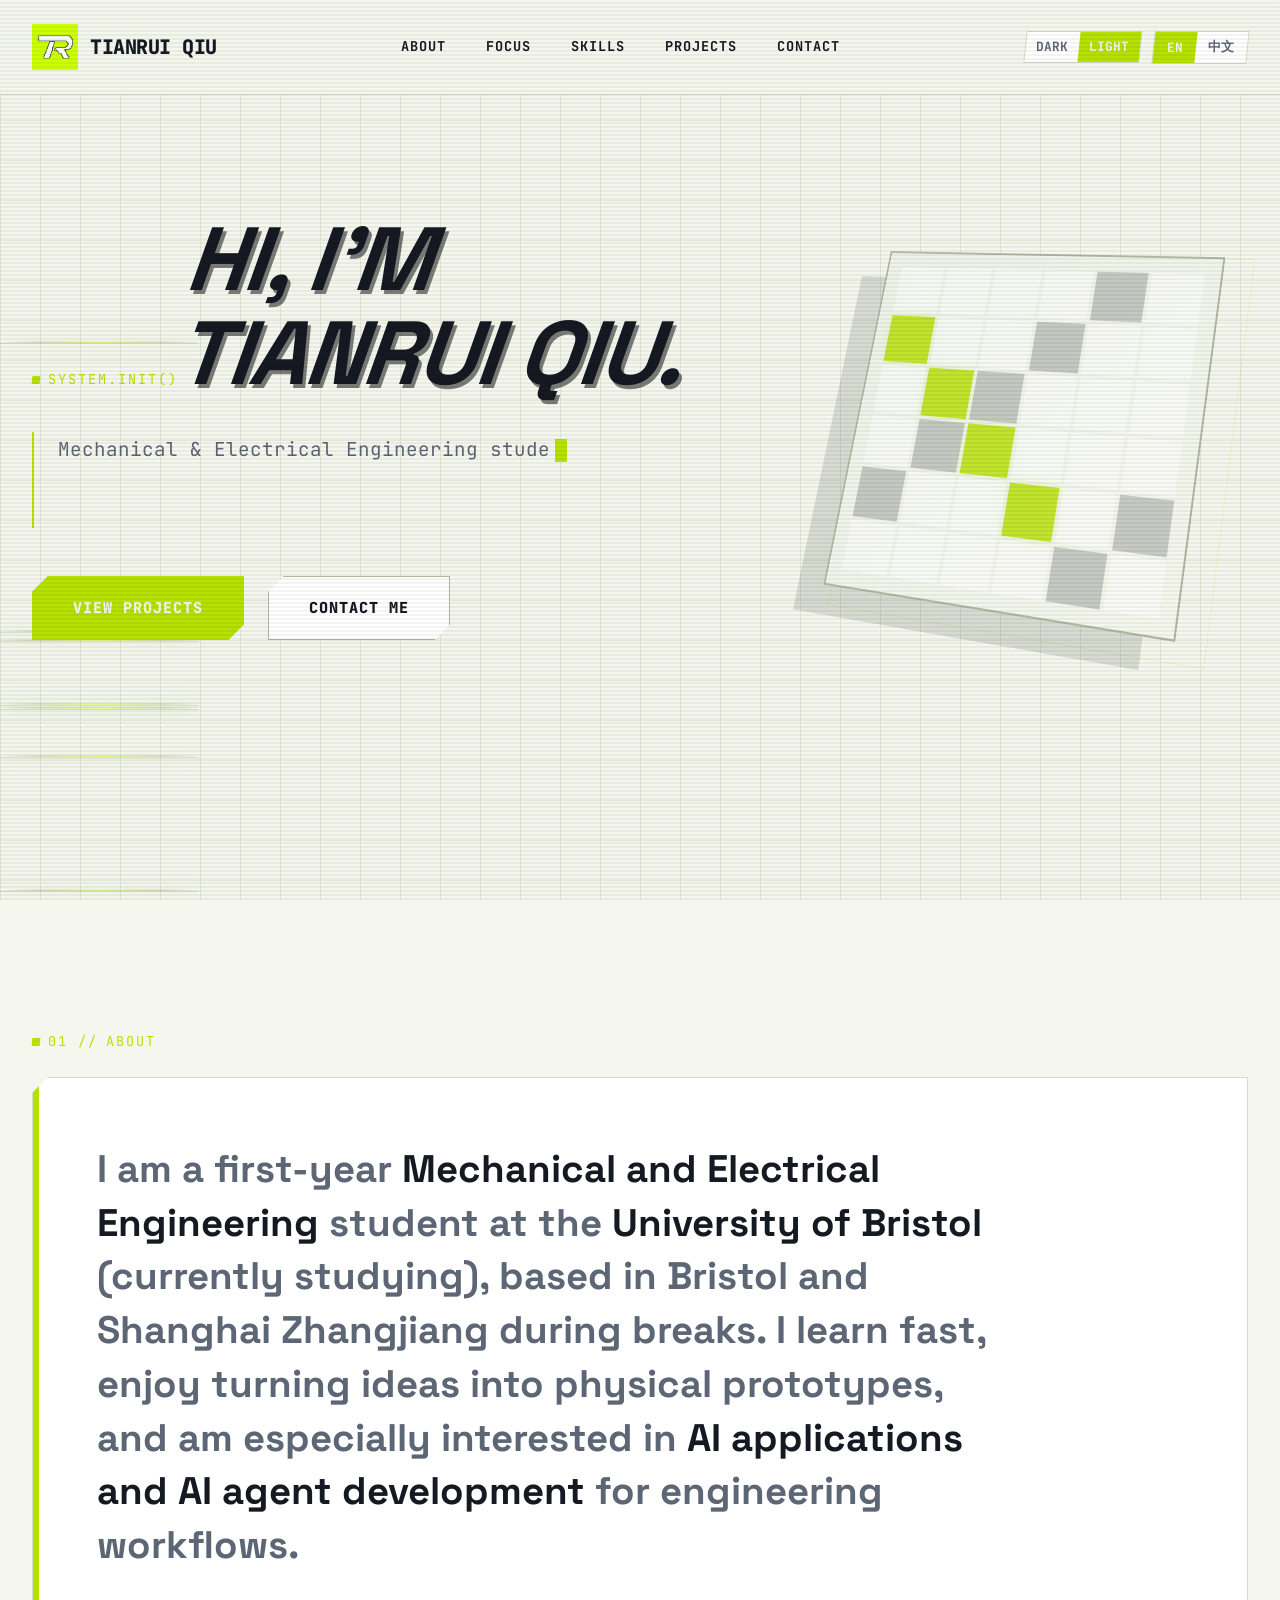
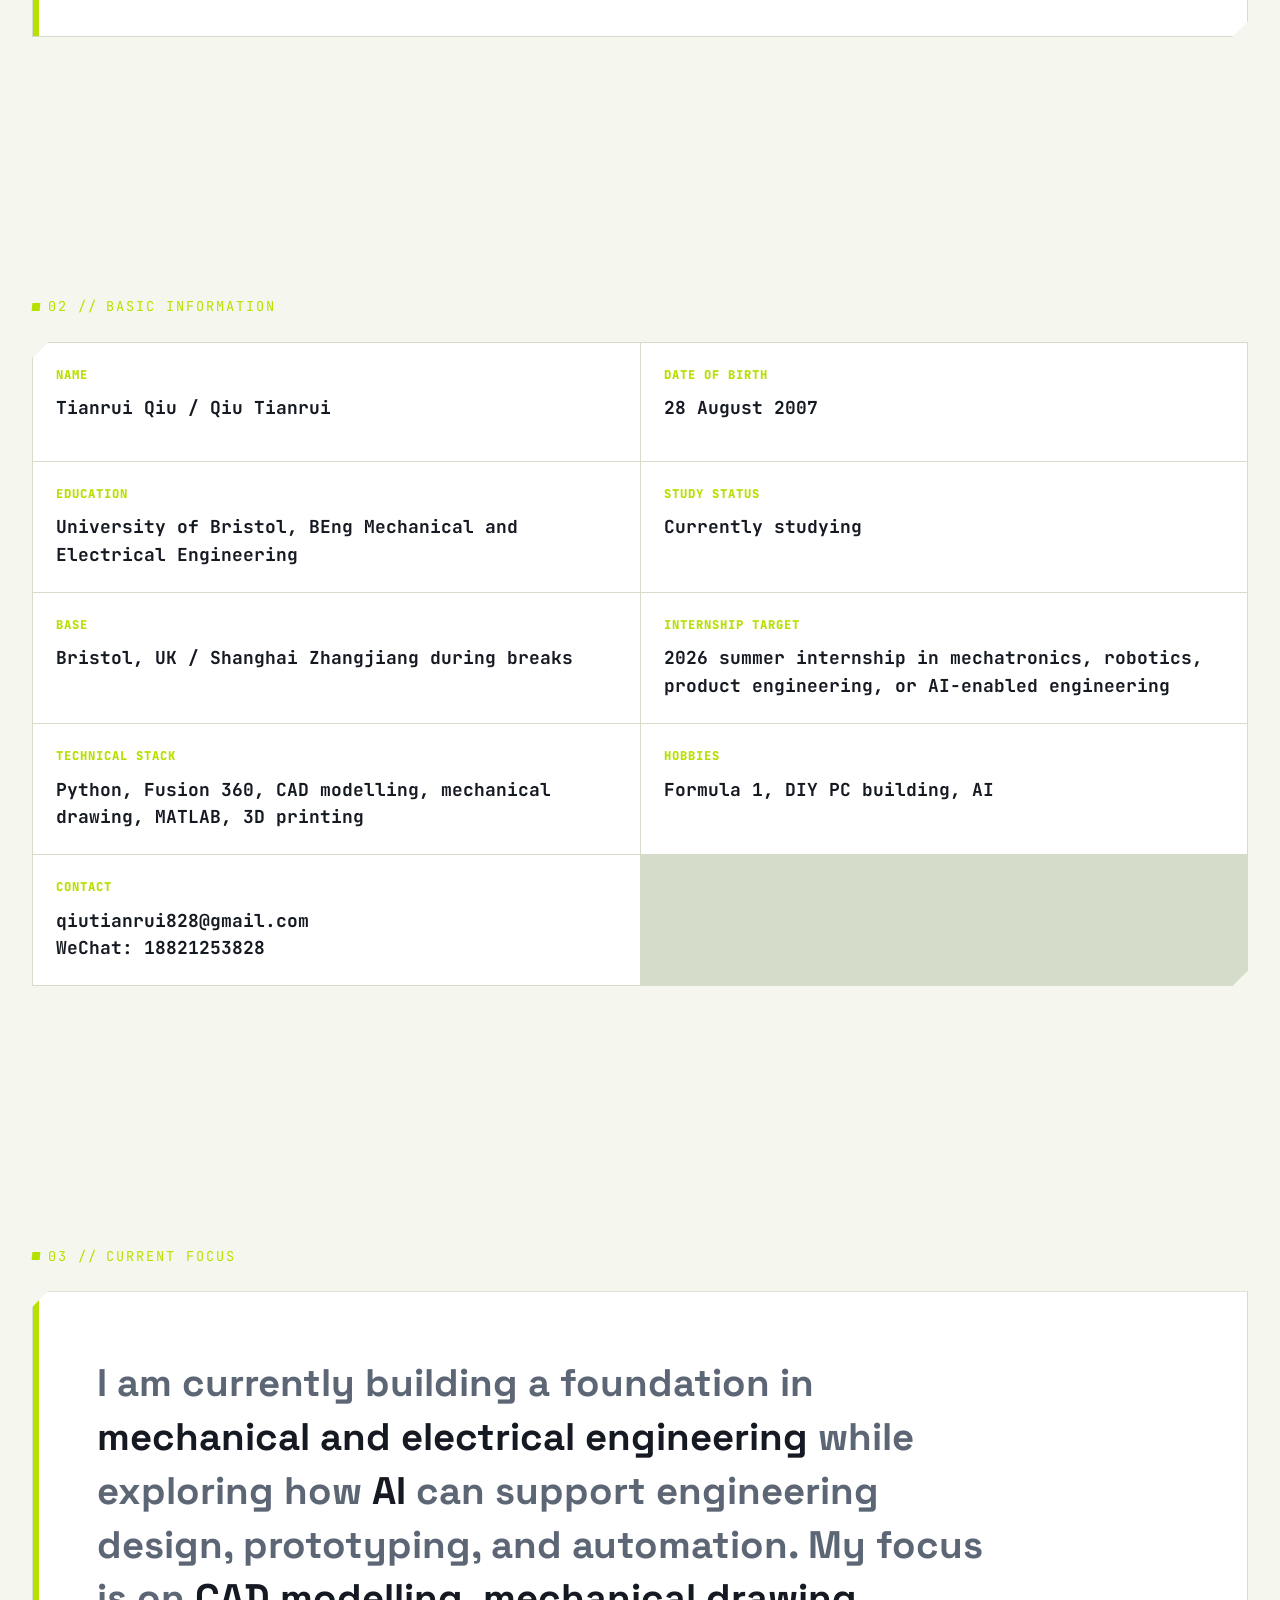
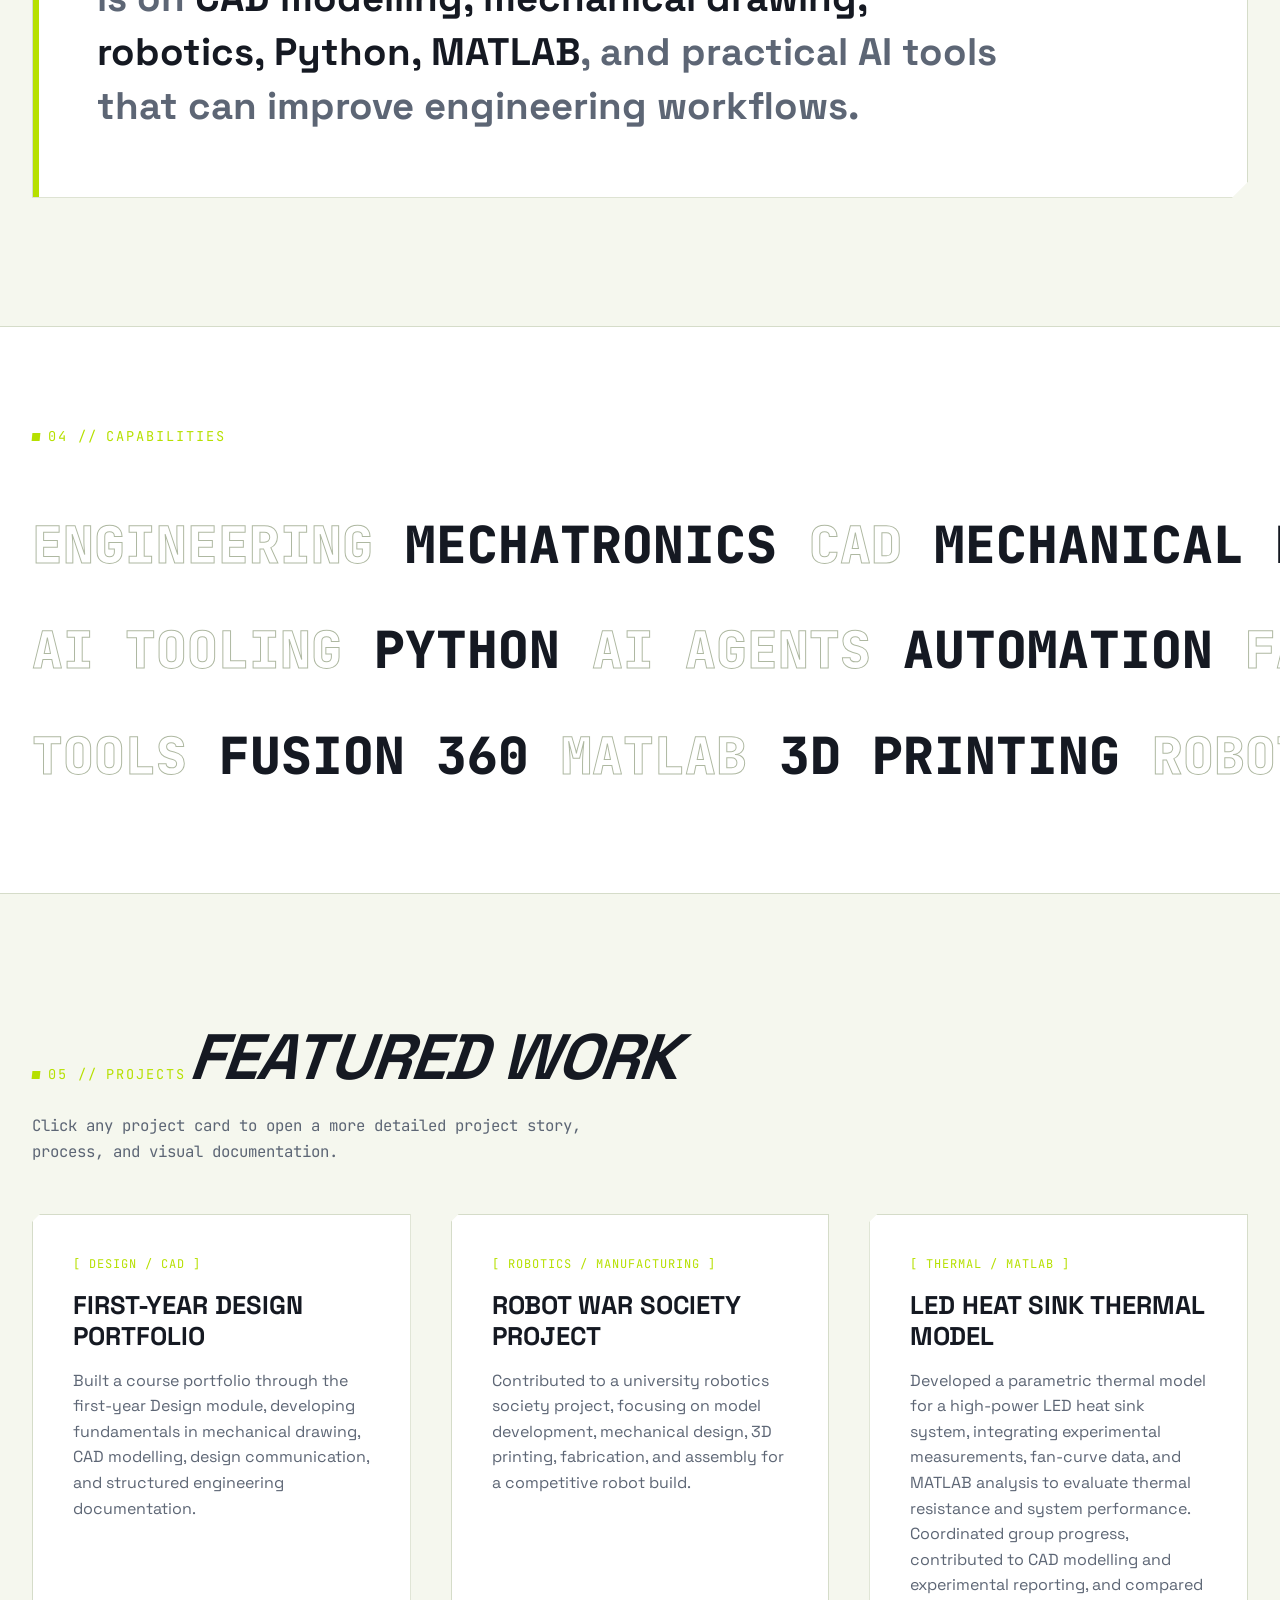
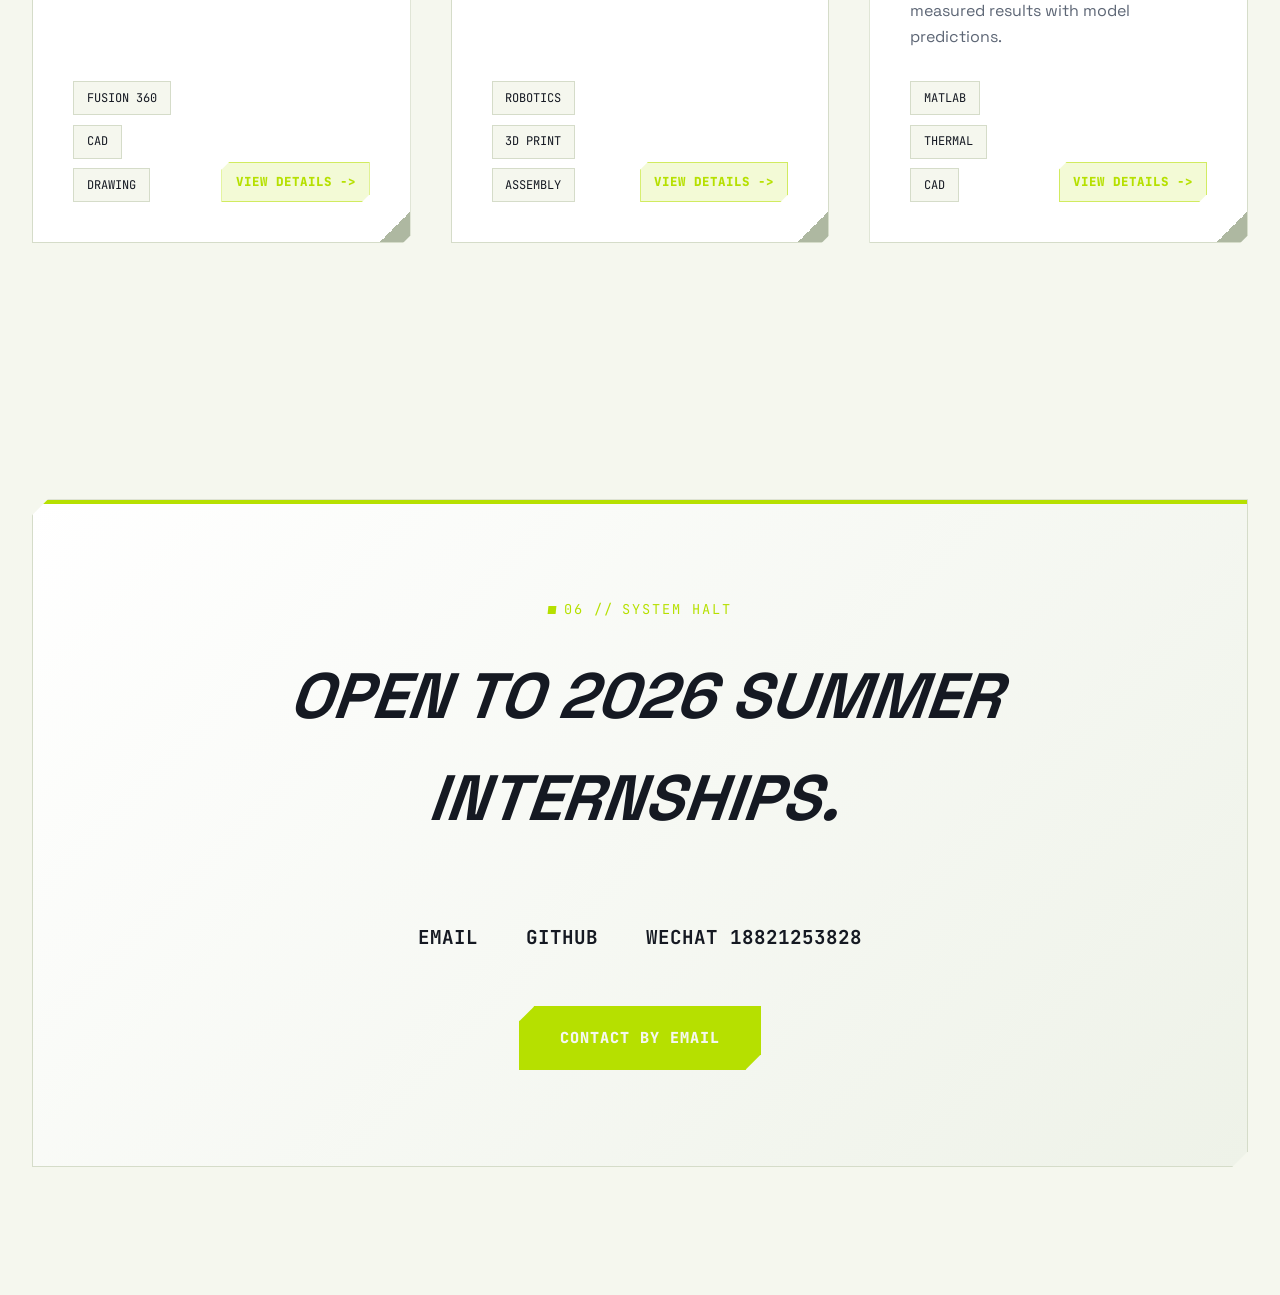
==== index.html @ 17df3583 "Soften light theme accent" ====
<!DOCTYPE html>
<html lang="en">
<head>
    <meta charset="UTF-8">
    <meta name="viewport" content="width=device-width, initial-scale=1.0">
    <title>Tianrui Qiu // Portfolio</title>
    <meta name="description" content="Personal portfolio of Tianrui Qiu, a Mechanical and Electrical Engineering student at the University of Bristol exploring AI-enabled mechatronics, robotics, CAD, and engineering systems.">
    <link rel="icon" href="assets/favicon.ico?v=5">
    <link rel="apple-touch-icon" href="assets/apple-touch-icon.png?v=5">
    <link rel="preconnect" href="https://fonts.googleapis.com">
    <link rel="preconnect" href="https://fonts.gstatic.com" crossorigin>
    <link href="https://fonts.googleapis.com/css2?family=JetBrains+Mono:ital,wght@0,400;0,700;0,800;1,700&family=Space+Grotesk:wght@400;600;700;800&display=swap" rel="stylesheet">
    <script>
        (function () {
            try {
                const params = new URLSearchParams(window.location.search);
                const urlTheme = params.get('theme');
                const savedTheme = localStorage.getItem('portfolio_theme');
                const systemTheme = window.matchMedia('(prefers-color-scheme: light)').matches ? 'light' : 'dark';
                const theme = ['dark', 'light'].includes(urlTheme) ? urlTheme : (['dark', 'light'].includes(savedTheme) ? savedTheme : systemTheme);
                document.documentElement.setAttribute('data-theme', theme);
            } catch (error) {
                document.documentElement.setAttribute('data-theme', 'dark');
            }
        }());
    </script>
    <style>
        :root {
            color-scheme: dark;
            --bg-base: #06070a;
            --bg-surface: #10121a;
            --bg-card: #161925;
            --accent: #CCFF00;
            --accent-hover: #b3e600;
            --accent-dim: rgba(204, 255, 0, 0.1);
            --text-main: #f1f5f9;
            --text-muted: #8b949e;
            --border: #272b3c;
            --border-light: #3a4055;
            --nav-bg: rgba(6, 7, 10, 0.8);
            --grid-opacity: 0.2;
            --scanline-opacity: 0.7;
            --speed-opacity: 0.3;
            --speed-line: rgba(204, 255, 0, 0.95);
            --speed-glow: rgba(204, 255, 0, 0.45);
            --matrix-shadow: -30px 30px 0 rgba(0, 0, 0, 0.5);
            --card-shadow: 0 20px 40px rgba(0, 0, 0, 0.6);
            --font-display: 'Space Grotesk', -apple-system, BlinkMacSystemFont, 'Microsoft YaHei', 'PingFang SC', sans-serif;
            --font-mono: 'JetBrains Mono', 'Microsoft YaHei', monospace;
            --skew-angle: -6deg;
            --transition-fast: 0.2s cubic-bezier(0.25, 1, 0.5, 1);
            --transition-smooth: 0.4s cubic-bezier(0.16, 1, 0.3, 1);
            --clip-chamfer: polygon(16px 0, 100% 0, 100% calc(100% - 16px), calc(100% - 16px) 100%, 0 100%, 0 16px);
            --clip-chamfer-sm: polygon(8px 0, 100% 0, 100% calc(100% - 8px), calc(100% - 8px) 100%, 0 100%, 0 8px);
        }

        :root[data-theme="light"] {
            color-scheme: light;
            --bg-base: #f5f7ee;
            --bg-surface: #ffffff;
            --bg-card: #eef2e8;
            --accent: #B6E000;
            --accent-hover: #9fc400;
            --accent-dim: rgba(182, 224, 0, 0.16);
            --text-main: #151922;
            --text-muted: #5d6675;
            --border: #d5dcc9;
            --border-light: #aeb8a1;
            --nav-bg: rgba(245, 247, 238, 0.86);
            --grid-opacity: 0.62;
            --scanline-opacity: 0.16;
            --speed-opacity: 0.42;
            --speed-line: rgba(204, 255, 0, 0.98);
            --speed-glow: rgba(143, 181, 0, 0.5);
            --matrix-shadow: -30px 30px 0 rgba(15, 20, 10, 0.12);
            --card-shadow: 0 20px 40px rgba(34, 40, 23, 0.12);
        }

        * {
            margin: 0;
            padding: 0;
            box-sizing: border-box;
        }

        html {
            scroll-behavior: smooth;
        }

        body {
            background-color: var(--bg-base);
            color: var(--text-main);
            font-family: var(--font-display);
            line-height: 1.6;
            overflow-x: hidden;
            -webkit-font-smoothing: antialiased;
            transition: background-color var(--transition-smooth), color var(--transition-smooth);
        }

        ::selection {
            background: var(--accent);
            color: var(--bg-base);
        }

        .bg-grid {
            position: fixed;
            inset: 0;
            background-image:
                linear-gradient(var(--border) 1px, transparent 1px),
                linear-gradient(90deg, var(--border) 1px, transparent 1px);
            background-size: 40px 40px;
            opacity: var(--grid-opacity);
            z-index: -3;
            pointer-events: none;
        }

        .scanlines {
            position: fixed;
            inset: 0;
            background: linear-gradient(to bottom, transparent 50%, rgba(0, 0, 0, 0.3) 51%);
            background-size: 100% 4px;
            opacity: var(--scanline-opacity);
            z-index: 9999;
            pointer-events: none;
        }

        .speed-lines {
            position: fixed;
            inset: 0;
            z-index: -2;
            overflow: hidden;
            pointer-events: none;
            opacity: var(--speed-opacity);
        }

        .speed-line {
            position: absolute;
            background: linear-gradient(90deg, transparent, var(--speed-line), transparent);
            height: 1px;
            width: 200px;
            box-shadow: 0 0 14px var(--speed-glow);
            transform: skewX(-45deg);
            animation: speedLine linear infinite;
        }

        :root[data-theme="light"] .speed-line {
            background: linear-gradient(
                90deg,
                transparent,
                rgba(82, 104, 0, 0.35) 18%,
                var(--speed-line) 50%,
                rgba(82, 104, 0, 0.35) 82%,
                transparent
            );
            box-shadow:
                0 0 16px var(--speed-glow),
                0 1px 0 rgba(63, 80, 0, 0.35);
            height: 2px;
        }

        @keyframes speedLine {
            0% { left: -10%; opacity: 0; }
            10% { opacity: 1; }
            90% { opacity: 1; }
            100% { left: 110%; opacity: 0; }
        }

        a {
            color: inherit;
            text-decoration: none;
            transition: color var(--transition-fast);
        }

        .container {
            width: 100%;
            max-width: 1320px;
            margin: 0 auto;
            padding: 0 2rem;
        }

        section {
            padding: 8rem 0;
            position: relative;
        }

        main {
            display: flex;
            flex-direction: column;
        }

        #hero { order: 0; }
        #about { order: 1; }
        #basic-info { order: 2; }
        #target { order: 3; }
        #skills { order: 4; }
        #projects { order: 5; }
        #contact { order: 6; }

        .mono {
            font-family: var(--font-mono);
        }

        .italic-speed {
            font-style: italic;
            transform: skewX(var(--skew-angle));
            display: inline-block;
        }

        .section-tag {
            font-family: var(--font-mono);
            font-size: 0.85rem;
            color: var(--accent);
            text-transform: uppercase;
            letter-spacing: 2px;
            margin-bottom: 1.5rem;
            display: inline-flex;
            align-items: center;
            gap: 0.5rem;
        }

        .section-tag::before {
            content: "";
            display: block;
            width: 8px;
            height: 8px;
            background: var(--accent);
            transform: skewX(var(--skew-angle));
        }

        h2.title {
            font-size: clamp(2.5rem, 5vw, 4rem);
            font-weight: 800;
            line-height: 1.1;
            text-transform: uppercase;
            margin-bottom: 3rem;
            letter-spacing: -1px;
        }

        .section-helper {
            margin-top: -1.75rem;
            margin-bottom: 3rem;
            max-width: 620px;
            color: var(--text-muted);
            font-family: var(--font-mono);
            font-size: 0.98rem;
            line-height: 1.7;
        }

        nav {
            position: fixed;
            top: 0;
            left: 0;
            width: 100%;
            padding: 1.5rem 0;
            background: var(--nav-bg);
            backdrop-filter: blur(12px);
            border-bottom: 1px solid var(--border);
            z-index: 100;
            transition: padding var(--transition-smooth), background-color var(--transition-smooth), border-color var(--transition-smooth);
        }

        .nav-inner {
            display: flex;
            justify-content: space-between;
            align-items: center;
            gap: 1.5rem;
        }

        .logo {
            font-family: var(--font-mono);
            font-weight: 800;
            font-size: 1.25rem;
            letter-spacing: -0.5px;
            text-transform: uppercase;
            color: var(--text-main);
            display: flex;
            align-items: center;
            gap: 0.75rem;
            min-width: 0;
        }

        .logo-box {
            width: 46px;
            height: 46px;
            flex: 0 0 46px;
            position: relative;
            overflow: hidden;
        }

        .logo-box img {
            display: none;
            position: absolute;
            inset: 0;
            width: 100%;
            height: 100%;
            object-fit: contain;
        }

        :root:not([data-theme="light"]) .logo-img-dark,
        :root[data-theme="light"] .logo-img-light {
            display: block;
        }

        .nav-links {
            display: flex;
            gap: 2.5rem;
            font-family: var(--font-mono);
            font-size: 0.85rem;
            font-weight: 700;
            text-transform: uppercase;
            letter-spacing: 1px;
        }

        .nav-links a {
            position: relative;
        }

        .nav-links a::after {
            content: '';
            position: absolute;
            bottom: -6px;
            left: 0;
            width: 0;
            height: 2px;
            background: var(--accent);
            transition: width var(--transition-fast);
        }

        .nav-links a:hover::after {
            width: 100%;
        }

        .nav-controls {
            display: flex;
            align-items: center;
            gap: 0.75rem;
            flex-shrink: 0;
        }

        .lang-switch,
        .theme-switch {
            display: flex;
            flex-shrink: 0;
            background: var(--bg-surface);
            border: 1px solid var(--border);
            transform: skewX(var(--skew-angle));
            transition: background-color var(--transition-smooth), border-color var(--transition-smooth);
        }

        .lang-btn,
        .theme-btn {
            background: transparent;
            border: none;
            color: var(--text-muted);
            font-family: var(--font-mono);
            font-size: 0.8rem;
            font-weight: 700;
            padding: 0.4rem 0.8rem;
            cursor: pointer;
            transition: all var(--transition-fast);
            text-transform: uppercase;
        }

        .theme-btn {
            padding: 0.4rem 0.65rem;
        }

        .lang-btn.active,
        .theme-btn.active {
            background: var(--accent);
            color: var(--bg-base);
        }

        .lang-btn:not(.active):hover,
        .theme-btn:not(.active):hover {
            color: var(--text-main);
        }

        .lang-btn span,
        .theme-btn span {
            display: inline-block;
            transform: skewX(calc(var(--skew-angle) * -1));
        }

        .btn {
            display: inline-flex;
            align-items: center;
            justify-content: center;
            padding: 1.2rem 2.5rem;
            font-family: var(--font-mono);
            font-size: 0.95rem;
            font-weight: 800;
            text-transform: uppercase;
            letter-spacing: 1px;
            border: 1px solid var(--border-light);
            background: var(--bg-surface);
            color: var(--text-main);
            cursor: pointer;
            position: relative;
            z-index: 1;
            clip-path: var(--clip-chamfer);
            transition: all var(--transition-fast);
        }

        .btn::before {
            content: "";
            position: absolute;
            inset: 0;
            background: var(--accent);
            z-index: -1;
            transform: scaleX(0);
            transform-origin: right;
            transition: transform var(--transition-smooth);
        }

        .btn:hover {
            border-color: var(--accent);
            color: var(--bg-base);
        }

        .btn:hover::before {
            transform: scaleX(1);
            transform-origin: left;
        }

        .btn-primary {
            background: var(--accent);
            color: var(--bg-base);
            border-color: var(--accent);
        }

        .btn-primary::before {
            background: var(--text-main);
        }

        .btn-primary:hover {
            color: var(--bg-base);
        }

        .hero {
            min-height: 100vh;
            display: flex;
            align-items: center;
            padding-top: 5rem;
            overflow: hidden;
        }

        .hero-grid {
            display: grid;
            grid-template-columns: 1.2fr 0.8fr;
            gap: 4rem;
            align-items: center;
        }

        .hero-title {
            font-size: clamp(3rem, 7vw, 6rem);
            font-weight: 800;
            line-height: 1.05;
            text-transform: uppercase;
            letter-spacing: -2px;
            margin-bottom: 2rem;
            text-shadow: 4px 4px 0 rgba(0, 0, 0, 0.5);
        }

        .hero-subtitle-container {
            min-height: 6rem;
            margin-bottom: 3rem;
            position: relative;
            padding-left: 1.5rem;
            border-left: 2px solid var(--accent);
        }

        .hero-subtitle {
            font-family: var(--font-mono);
            font-size: clamp(1rem, 2vw, 1.2rem);
            color: var(--text-muted);
            line-height: 1.8;
            max-width: 600px;
        }

        .hero-actions {
            display: flex;
            gap: 1.5rem;
            flex-wrap: wrap;
        }

        .hero-visual {
            position: relative;
            width: 100%;
            aspect-ratio: 1;
            perspective: 1000px;
        }

        .v-matrix {
            position: absolute;
            top: 50%;
            left: 50%;
            width: 80%;
            height: 80%;
            transform: translate(-50%, -50%) rotateX(15deg) rotateY(-20deg) rotateZ(10deg);
            transform-style: preserve-3d;
        }

        .v-grid {
            width: 100%;
            height: 100%;
            background: linear-gradient(135deg, var(--bg-card) 0%, var(--bg-base) 100%);
            border: 2px solid var(--border-light);
            display: grid;
            grid-template-columns: repeat(6, 1fr);
            grid-template-rows: repeat(6, 1fr);
            gap: 4px;
            padding: 1rem;
            box-shadow: var(--matrix-shadow);
        }

        .v-cell {
            background: var(--bg-surface);
            opacity: 0.5;
            transition: all 0.3s;
        }

        .v-cell:nth-child(7n) {
            background: var(--accent);
            opacity: 0.8;
            box-shadow: 0 0 15px var(--accent-dim);
        }

        .v-cell:nth-child(5n) {
            background: var(--text-main);
            opacity: 0.2;
        }

        .v-frame {
            position: absolute;
            inset: -20px;
            border: 1px dashed var(--accent);
            opacity: 0.3;
            transform: translateZ(-50px);
        }

        .about-content {
            background: var(--bg-surface);
            border: 1px solid var(--border);
            padding: 4rem;
            clip-path: var(--clip-chamfer);
            position: relative;
        }

        .about-content::before {
            content: '';
            position: absolute;
            top: 0;
            left: 0;
            width: 6px;
            height: 100%;
            background: var(--accent);
        }

        .about-text {
            font-size: clamp(1.5rem, 3vw, 2.5rem);
            font-weight: 700;
            line-height: 1.4;
            max-width: 900px;
            color: var(--text-muted);
        }

        .about-text span {
            color: var(--text-main);
        }

        .info-grid {
            display: grid;
            grid-template-columns: repeat(2, minmax(0, 1fr));
            gap: 1px;
            overflow: hidden;
            background: var(--border);
            border: 1px solid var(--border);
            clip-path: var(--clip-chamfer);
        }

        .info-item {
            min-height: 118px;
            padding: 1.45rem;
            background: var(--bg-surface);
        }

        .info-label {
            display: block;
            margin-bottom: 0.55rem;
            color: var(--accent);
            font-family: var(--font-mono);
            font-size: 0.76rem;
            font-weight: 800;
            letter-spacing: 1px;
            text-transform: uppercase;
        }

        .info-value {
            color: var(--text-main);
            font-family: var(--font-mono);
            font-size: clamp(0.95rem, 1.5vw, 1.12rem);
            font-weight: 700;
            line-height: 1.55;
        }

        .projects-grid {
            display: grid;
            grid-template-columns: repeat(auto-fit, minmax(340px, 1fr));
            gap: 2.5rem;
        }

        .project-card {
            background: var(--bg-surface);
            border: 1px solid var(--border);
            padding: 2.5rem;
            display: flex;
            flex-direction: column;
            position: relative;
            clip-path: var(--clip-chamfer-sm);
            transition: all var(--transition-smooth);
            min-height: 380px;
        }

        .project-card::after {
            content: '';
            position: absolute;
            bottom: 0;
            right: 0;
            width: 30px;
            height: 30px;
            background: linear-gradient(135deg, transparent 50%, var(--border-light) 50%);
            transition: all var(--transition-fast);
        }

        .project-card:hover {
            transform: translateY(-10px);
            border-color: var(--accent);
            box-shadow: var(--card-shadow);
            background: var(--bg-card);
        }

        .project-card:hover::after {
            background: linear-gradient(135deg, transparent 50%, var(--accent) 50%);
        }

        .p-type {
            font-family: var(--font-mono);
            font-size: 0.75rem;
            color: var(--accent);
            text-transform: uppercase;
            margin-bottom: 1rem;
            letter-spacing: 1px;
        }

        .p-title {
            font-size: 1.6rem;
            font-weight: 800;
            margin-bottom: 1rem;
            line-height: 1.2;
            text-transform: uppercase;
        }

        .p-desc {
            font-size: 1rem;
            color: var(--text-muted);
            margin-bottom: 2rem;
            flex-grow: 1;
        }

        .p-tags {
            display: flex;
            flex-wrap: wrap;
            gap: 0.6rem;
        }

        .p-tag {
            font-family: var(--font-mono);
            font-size: 0.75rem;
            padding: 0.4rem 0.8rem;
            background: var(--bg-base);
            border: 1px solid var(--border);
            color: var(--text-main);
            text-transform: uppercase;
        }

        .p-card-footer {
            display: flex;
            align-items: flex-end;
            justify-content: space-between;
            gap: 1rem;
        }

        .p-link-cue {
            flex-shrink: 0;
            color: var(--accent);
            font-family: var(--font-mono);
            font-size: 0.78rem;
            font-weight: 800;
            letter-spacing: 1px;
            padding: 0.58rem 0.82rem;
            border: 1px solid color-mix(in srgb, var(--accent) 55%, transparent);
            background: var(--accent-dim);
            clip-path: var(--clip-chamfer-sm);
            text-transform: uppercase;
            transition: background-color var(--transition-fast), color var(--transition-fast), transform var(--transition-fast);
        }

        .project-card:hover .p-link-cue {
            background: var(--accent);
            color: var(--bg-base);
            transform: translateX(4px);
        }

        .skills-section {
            overflow: hidden;
            padding: 6rem 0;
            border-top: 1px solid var(--border);
            border-bottom: 1px solid var(--border);
            background: var(--bg-surface);
        }

        .ticker-group {
            display: flex;
            flex-direction: column;
            gap: 1.5rem;
        }

        .ticker-row {
            display: flex;
            width: fit-content;
            animation: ticker linear infinite;
        }

        .ticker-row.reverse {
            animation-direction: reverse;
        }

        .ticker-row:hover {
            animation-play-state: paused;
        }

        @keyframes ticker {
            0% { transform: translateX(0); }
            100% { transform: translateX(-50%); }
        }

        .ticker-item {
            font-family: var(--font-mono);
            font-size: clamp(2rem, 4vw, 3.5rem);
            font-weight: 800;
            text-transform: uppercase;
            white-space: nowrap;
            padding: 0 2rem;
            color: transparent;
            -webkit-text-stroke: 1px var(--border-light);
            transition: all var(--transition-fast);
            display: flex;
            align-items: center;
            gap: 2rem;
        }

        .ticker-item span {
            color: var(--text-main);
            -webkit-text-stroke: 0;
        }

        .ticker-item:hover {
            color: var(--accent);
            -webkit-text-stroke: 1px var(--accent);
        }

        .ticker-item::after {
            content: "///";
            color: var(--accent);
            font-size: 0.5em;
            -webkit-text-stroke: 0;
        }

        .contact-wrap {
            background: linear-gradient(135deg, var(--bg-surface) 0%, var(--bg-card) 100%);
            border: 1px solid var(--border);
            padding: 6rem 4rem;
            text-align: center;
            clip-path: var(--clip-chamfer);
            position: relative;
        }

        .contact-wrap::before {
            content: '';
            position: absolute;
            top: 0;
            left: 0;
            right: 0;
            height: 4px;
            background: var(--accent);
        }

        .contact-title {
            font-size: clamp(2.5rem, 5vw, 4rem);
            font-weight: 800;
            text-transform: uppercase;
            margin-bottom: 1.5rem;
        }

        .contact-links {
            display: flex;
            justify-content: center;
            gap: 3rem;
            margin: 3rem 0;
            flex-wrap: wrap;
        }

        .c-link {
            font-family: var(--font-mono);
            font-size: 1.2rem;
            font-weight: 700;
            text-transform: uppercase;
            position: relative;
            padding-bottom: 5px;
        }

        .c-link::after {
            content: '';
            position: absolute;
            bottom: 0;
            left: 0;
            width: 0;
            height: 2px;
            background: var(--accent);
            transition: width var(--transition-fast);
        }

        .c-link:hover::after {
            width: 100%;
        }

        .reveal {
            opacity: 0;
            transform: translateY(40px);
            transition: opacity 0.8s ease-out, transform 0.8s cubic-bezier(0.16, 1, 0.3, 1);
        }

        .reveal.active {
            opacity: 1;
            transform: translateY(0);
        }

        .cursor {
            display: inline-block;
            width: 12px;
            height: 1.2em;
            background: var(--accent);
            vertical-align: middle;
            animation: blink 1s step-end infinite;
            margin-left: 5px;
        }

        @keyframes blink {
            0%, 100% { opacity: 1; }
            50% { opacity: 0; }
        }

        @media (max-width: 1024px) {
            .hero-grid {
                grid-template-columns: 1fr;
                gap: 2rem;
            }

            .hero-visual {
                display: none;
            }

            .hero-title {
                margin-top: 2rem;
            }

            .about-content {
                padding: 3rem 2rem;
            }

            .info-grid {
                grid-template-columns: 1fr;
            }

            .contact-wrap {
                padding: 4rem 2rem;
            }
        }

        @media (max-width: 768px) {
            nav {
                padding: 1rem 0;
            }

            .container {
                padding: 0 1.1rem;
            }

            .nav-links {
                display: none;
            }

            .logo {
                font-size: 1rem;
            }

            .logo-box {
                width: 36px;
                height: 36px;
                flex-basis: 36px;
            }

            .logo span {
                max-width: 42vw;
                overflow: hidden;
                text-overflow: ellipsis;
                white-space: nowrap;
            }

            .lang-btn {
                font-size: 0.72rem;
                padding: 0.36rem 0.58rem;
            }

            .nav-controls {
                gap: 0.45rem;
            }

            .theme-btn {
                font-size: 0.72rem;
                padding: 0.36rem 0.48rem;
            }

            section {
                padding: 5rem 0;
            }

            .hero-title {
                font-size: clamp(2.4rem, 14vw, 4rem);
                letter-spacing: -1px;
            }

            .hero-actions {
                gap: 0.9rem;
            }

            .btn {
                width: 100%;
                padding: 1rem 1.25rem;
            }

            .projects-grid {
                grid-template-columns: 1fr;
            }

            .project-card {
                min-height: auto;
                padding: 2rem;
            }

            .p-card-footer {
                align-items: flex-start;
                flex-direction: column;
            }

            .ticker-item {
                font-size: 1.5rem;
                gap: 1rem;
                padding: 0 1rem;
            }

            .contact-links {
                gap: 1.25rem;
            }
        }

        @media (max-width: 380px) {
            .logo span {
                display: none;
            }
        }

        @media (prefers-reduced-motion: reduce) {
            *,
            ::before,
            ::after {
                animation-duration: 0.01ms !important;
                animation-iteration-count: 1 !important;
                transition-duration: 0.01ms !important;
                scroll-behavior: auto !important;
            }

            .reveal {
                opacity: 1;
                transform: none;
            }

            .speed-lines {
                display: none;
            }
        }
    </style>
</head>
<body>
    <div class="bg-grid"></div>
    <div class="scanlines"></div>
    <div class="speed-lines" id="speedLines"></div>

    <nav id="navbar">
        <div class="container nav-inner">
            <a href="#" class="logo">
                <div class="logo-box">
                    <img class="logo-img-dark" src="assets/logo-tr-dark-64.png?v=5" alt="" aria-hidden="true">
                    <img class="logo-img-light" src="assets/logo-tr-light-64.png?v=5" alt="" aria-hidden="true">
                </div>
                <span data-en="Tianrui Qiu" data-zh="邱天瑞">Tianrui Qiu</span>
            </a>
            <div class="nav-links">
                <a href="#about" data-en="About" data-zh="关于">About</a>
                <a href="#target" data-en="Focus" data-zh="关注">Focus</a>
                <a href="#skills" data-en="Skills" data-zh="技能">Skills</a>
                <a href="#projects" data-en="Projects" data-zh="项目">Projects</a>
                <a href="#contact" data-en="Contact" data-zh="联系">Contact</a>
            </div>
            <div class="nav-controls" aria-label="Display options">
                <div class="theme-switch" aria-label="Theme">
                    <button class="theme-btn active" data-target-theme="dark" type="button"><span data-en="Dark" data-zh="暗色">Dark</span></button>
                    <button class="theme-btn" data-target-theme="light" type="button"><span data-en="Light" data-zh="亮色">Light</span></button>
                </div>
                <div class="lang-switch" aria-label="Language">
                    <button class="lang-btn active" data-target-lang="en" type="button"><span>EN</span></button>
                    <button class="lang-btn" data-target-lang="zh" type="button"><span>中文</span></button>
                </div>
            </div>
        </div>
    </nav>

    <main>
        <section id="hero" class="hero">
            <div class="container hero-grid">
                <div class="hero-left reveal active">
                    <div class="section-tag mono" data-en="System.Init()" data-zh="系统已启动">System.Init()</div>
                    <h1 class="hero-title italic-speed" data-en="Hi, I'm<br>Tianrui Qiu." data-zh="你好，<br>我是邱天瑞。">
                        Hi, I'm<br>Tianrui Qiu.
                    </h1>
                    <div class="hero-subtitle-container">
                        <div class="hero-subtitle mono">
                            <span id="typewriter"></span><span class="cursor"></span>
                        </div>
                    </div>
                    <div class="hero-actions">
                        <a href="#projects" class="btn btn-primary" data-en="View Projects" data-zh="查看作品">View Projects</a>
                        <a href="#contact" class="btn" data-en="Contact Me" data-zh="联系我">Contact Me</a>
                    </div>
                </div>

                <div class="hero-visual reveal active">
                    <div class="v-matrix">
                        <div class="v-grid">
                            <div class="v-cell"></div><div class="v-cell"></div><div class="v-cell"></div><div class="v-cell"></div><div class="v-cell"></div><div class="v-cell"></div>
                            <div class="v-cell"></div><div class="v-cell"></div><div class="v-cell"></div><div class="v-cell"></div><div class="v-cell"></div><div class="v-cell"></div>
                            <div class="v-cell"></div><div class="v-cell"></div><div class="v-cell"></div><div class="v-cell"></div><div class="v-cell"></div><div class="v-cell"></div>
                            <div class="v-cell"></div><div class="v-cell"></div><div class="v-cell"></div><div class="v-cell"></div><div class="v-cell"></div><div class="v-cell"></div>
                            <div class="v-cell"></div><div class="v-cell"></div><div class="v-cell"></div><div class="v-cell"></div><div class="v-cell"></div><div class="v-cell"></div>
                            <div class="v-cell"></div><div class="v-cell"></div><div class="v-cell"></div><div class="v-cell"></div><div class="v-cell"></div><div class="v-cell"></div>
                        </div>
                        <div class="v-frame"></div>
                    </div>
                </div>
            </div>
        </section>

        <section id="about">
            <div class="container reveal">
                <div class="section-tag mono">01 // <span data-en="About" data-zh="关于">About</span></div>
                <div class="about-content">
                    <p class="about-text" data-en="I am a first-year <span>Mechanical and Electrical Engineering</span> student at the <span>University of Bristol</span> (currently studying), based in Bristol and Shanghai Zhangjiang during breaks. I learn fast, enjoy turning ideas into physical prototypes, and am especially interested in <span>AI applications and AI agent development</span> for engineering workflows." data-zh="我是<span>布里斯托大学机械与电气工程</span>大一在读学生，平时 base 英国布里斯托，假期在上海张江。我学习新知识很快，喜欢把想法做成真实原型，也对 <span>AI 应用和 AI Agent 开发</span>如何提升工程流程有很强兴趣。">
                        I am a first-year <span>Mechanical and Electrical Engineering</span> student at the <span>University of Bristol</span> (currently studying), based in Bristol and Shanghai Zhangjiang during breaks. I learn fast, enjoy turning ideas into physical prototypes, and am especially interested in <span>AI applications and AI agent development</span> for engineering workflows.
                    </p>
                </div>
            </div>
        </section>

        <section id="basic-info">
            <div class="container reveal">
                <div class="section-tag mono">02 // <span data-en="Basic Information" data-zh="基础信息">Basic Information</span></div>
                <div class="info-grid">
                    <article class="info-item">
                        <span class="info-label" data-en="Name" data-zh="姓名">Name</span>
                        <p class="info-value" data-en="Tianrui Qiu / Qiu Tianrui" data-zh="邱天瑞 / Tianrui Qiu">Tianrui Qiu / Qiu Tianrui</p>
                    </article>
                    <article class="info-item">
                        <span class="info-label" data-en="Date of Birth" data-zh="生日">Date of Birth</span>
                        <p class="info-value" data-en="28 August 2007" data-zh="2007 年 8 月 28 日">28 August 2007</p>
                    </article>
                    <article class="info-item">
                        <span class="info-label" data-en="Education" data-zh="教育背景">Education</span>
                        <p class="info-value" data-en="University of Bristol, BEng Mechanical and Electrical Engineering" data-zh="布里斯托大学，机械与电气工程本科">University of Bristol, BEng Mechanical and Electrical Engineering</p>
                    </article>
                    <article class="info-item">
                        <span class="info-label" data-en="Study Status" data-zh="学业状态">Study Status</span>
                        <p class="info-value" data-en="Currently studying" data-zh="在读">Currently studying</p>
                    </article>
                    <article class="info-item">
                        <span class="info-label" data-en="Base" data-zh="常驻地点">Base</span>
                        <p class="info-value" data-en="Bristol, UK / Shanghai Zhangjiang during breaks" data-zh="英国布里斯托 / 假期在上海张江">Bristol, UK / Shanghai Zhangjiang during breaks</p>
                    </article>
                    <article class="info-item">
                        <span class="info-label" data-en="Internship Target" data-zh="求职目标">Internship Target</span>
                        <p class="info-value" data-en="2026 summer internship in mechatronics, robotics, product engineering, or AI-enabled engineering" data-zh="2026 暑期实习，方向偏机电、机器人、产品工程或 AI 赋能工程">2026 summer internship in mechatronics, robotics, product engineering, or AI-enabled engineering</p>
                    </article>
                    <article class="info-item">
                        <span class="info-label" data-en="Technical Stack" data-zh="技术栈">Technical Stack</span>
                        <p class="info-value" data-en="Python, Fusion 360, CAD modelling, mechanical drawing, MATLAB, 3D printing" data-zh="Python、Fusion 360、CAD 建模、机械制图、MATLAB、3D 打印">Python, Fusion 360, CAD modelling, mechanical drawing, MATLAB, 3D printing</p>
                    </article>
                    <article class="info-item">
                        <span class="info-label" data-en="Hobbies" data-zh="爱好">Hobbies</span>
                        <p class="info-value" data-en="Formula 1, DIY PC building, AI" data-zh="F1、DIY 电脑、AI">Formula 1, DIY PC building, AI</p>
                    </article>
                    <article class="info-item">
                        <span class="info-label" data-en="Contact" data-zh="联系方式">Contact</span>
                        <p class="info-value">qiutianrui828@gmail.com<br>WeChat: 18821253828</p>
                    </article>
                </div>
            </div>
        </section>

        <section id="target">
            <div class="container reveal">
                <div class="section-tag mono">03 // <span data-en="Current Focus" data-zh="当前关注">Current Focus</span></div>
                <div class="about-content">
                    <p class="about-text" data-en="I am currently building a foundation in <span>mechanical and electrical engineering</span> while exploring how <span>AI</span> can support engineering design, prototyping, and automation. My focus is on <span>CAD modelling, mechanical drawing, robotics, Python, MATLAB</span>, and practical AI tools that can improve engineering workflows." data-zh="我目前正在打牢<span>机械与电气工程</span>基础，同时探索 <span>AI</span> 如何辅助工程设计、原型制造和自动化流程。现阶段重点关注 <span>CAD 建模、机械制图、机器人、Python、MATLAB</span>，以及能够提升工程效率的实用 AI 工具。">
                        I am currently building a foundation in <span>mechanical and electrical engineering</span> while exploring how <span>AI</span> can support engineering design, prototyping, and automation. My focus is on <span>CAD modelling, mechanical drawing, robotics, Python, MATLAB</span>, and practical AI tools that can improve engineering workflows.
                    </p>
                </div>
            </div>
        </section>

        <section id="projects">
            <div class="container reveal">
                <div class="section-tag mono">05 // <span data-en="Projects" data-zh="项目">Projects</span></div>
                <h2 class="title italic-speed" data-en="Featured Work" data-zh="精选作品">Featured Work</h2>
                <p class="section-helper" data-en="Click any project card to open a more detailed project story, process, and visual documentation." data-zh="点击任意项目卡片，可以查看更完整的项目经历、过程记录和展示页面。">
                    Click any project card to open a more detailed project story, process, and visual documentation.
                </p>

                <div class="projects-grid">
                    <a class="project-card" href="projects/design-portfolio.html">
                        <div class="p-type" data-en="[ Design / CAD ]" data-zh="[ 设计 / CAD ]">[ Design / CAD ]</div>
                        <h3 class="p-title" data-en="First-Year Design Portfolio" data-zh="大一 Design 课程作品集">First-Year Design Portfolio</h3>
                        <p class="p-desc" data-en="Built a course portfolio through the first-year Design module, developing fundamentals in mechanical drawing, CAD modelling, design communication, and structured engineering documentation." data-zh="通过大一 Design 课程完成作品集，系统学习机械制图、CAD 建模、设计表达和工程文档整理，为后续机电项目打基础。">
                            Built a course portfolio through the first-year Design module, developing fundamentals in mechanical drawing, CAD modelling, design communication, and structured engineering documentation.
                        </p>
                        <div class="p-card-footer">
                            <div class="p-tags mono">
                                <span class="p-tag">Fusion 360</span>
                                <span class="p-tag">CAD</span>
                                <span class="p-tag">Drawing</span>
                            </div>
                            <span class="p-link-cue" data-en="View details ->" data-zh="查看详情 ->">View details -></span>
                        </div>
                    </a>

                    <a class="project-card" href="projects/robot-war.html">
                        <div class="p-type" data-en="[ Robotics / Manufacturing ]" data-zh="[ 机器人 / 制造 ]">[ Robotics / Manufacturing ]</div>
                        <h3 class="p-title" data-en="Robot War Society Project" data-zh="Robot War 机器人社团项目">Robot War Society Project</h3>
                        <p class="p-desc" data-en="Contributed to a university robotics society project, focusing on model development, mechanical design, 3D printing, fabrication, and assembly for a competitive robot build." data-zh="参与学校机器人社团 Robot War 项目，负责模型开发设计、3D 打印制造和组装，把 CAD 设计转化为可制造、可装配的机器人结构。">
                            Contributed to a university robotics society project, focusing on model development, mechanical design, 3D printing, fabrication, and assembly for a competitive robot build.
                        </p>
                        <div class="p-card-footer">
                            <div class="p-tags mono">
                                <span class="p-tag">Robotics</span>
                                <span class="p-tag">3D Print</span>
                                <span class="p-tag">Assembly</span>
                            </div>
                            <span class="p-link-cue" data-en="View details ->" data-zh="查看详情 ->">View details -></span>
                        </div>
                    </a>

                    <a class="project-card" href="projects/led-thermal-model.html">
                        <div class="p-type" data-en="[ Thermal / MATLAB ]" data-zh="[ 热分析 / MATLAB ]">[ Thermal / MATLAB ]</div>
                        <h3 class="p-title" data-en="LED Heat Sink Thermal Model" data-zh="高功率 LED 散热系统热模型">LED Heat Sink Thermal Model</h3>
                        <p class="p-desc" data-en="Developed a parametric thermal model for a high-power LED heat sink system, integrating experimental measurements, fan-curve data, and MATLAB analysis to evaluate thermal resistance and system performance. Coordinated group progress, contributed to CAD modelling and experimental reporting, and compared measured results with model predictions." data-zh="开发高功率 LED 散热系统的参数化热模型，结合实验测量、风扇曲线数据和 MATLAB 分析，评估热阻与系统性能；同时协调小组进度，参与 CAD 建模、实验报告和实测结果与模型预测的对比。">
                            Developed a parametric thermal model for a high-power LED heat sink system, integrating experimental measurements, fan-curve data, and MATLAB analysis to evaluate thermal resistance and system performance. Coordinated group progress, contributed to CAD modelling and experimental reporting, and compared measured results with model predictions.
                        </p>
                        <div class="p-card-footer">
                            <div class="p-tags mono">
                                <span class="p-tag">MATLAB</span>
                                <span class="p-tag">Thermal</span>
                                <span class="p-tag">CAD</span>
                            </div>
                            <span class="p-link-cue" data-en="View details ->" data-zh="查看详情 ->">View details -></span>
                        </div>
                    </a>
                </div>
            </div>
        </section>

        <section id="skills" class="skills-section reveal">
            <div class="container" style="margin-bottom: 2rem;">
                <div class="section-tag mono">04 // <span data-en="Capabilities" data-zh="能力模型">Capabilities</span></div>
            </div>

            <div class="ticker-group">
                <div class="ticker-row" style="animation-duration: 35s;">
                    <div class="ticker-item">ENGINEERING <span>MECHATRONICS</span> CAD <span>MECHANICAL DRAWING</span> PROTOTYPING</div>
                    <div class="ticker-item">ENGINEERING <span>MECHATRONICS</span> CAD <span>MECHANICAL DRAWING</span> PROTOTYPING</div>
                </div>
                <div class="ticker-row reverse" style="animation-duration: 40s;">
                    <div class="ticker-item">AI TOOLING <span>PYTHON</span> AI AGENTS <span>AUTOMATION</span> FAST LEARNING</div>
                    <div class="ticker-item">AI TOOLING <span>PYTHON</span> AI AGENTS <span>AUTOMATION</span> FAST LEARNING</div>
                </div>
                <div class="ticker-row" style="animation-duration: 30s;">
                    <div class="ticker-item">TOOLS <span>FUSION 360</span> MATLAB <span>3D PRINTING</span> ROBOTICS</div>
                    <div class="ticker-item">TOOLS <span>FUSION 360</span> MATLAB <span>3D PRINTING</span> ROBOTICS</div>
                </div>
            </div>
        </section>

        <section id="contact">
            <div class="container reveal">
                <div class="contact-wrap">
                    <div class="section-tag mono">06 // <span data-en="System Halt" data-zh="系统挂起">System Halt</span></div>
                    <h2 class="contact-title italic-speed" data-en="Open to 2026 Summer Internships." data-zh="寻找 2026 暑期实习。">
                        Open to 2026 Summer Internships.
                    </h2>

                    <div class="contact-links">
                        <a href="mailto:qiutianrui828@gmail.com" class="c-link">EMAIL</a>
                        <a href="https://github.com/UKplus8HRS" target="_blank" rel="noopener noreferrer" class="c-link">GITHUB</a>
                        <span class="c-link">WECHAT 18821253828</span>
                    </div>

                    <a href="mailto:qiutianrui828@gmail.com" class="btn btn-primary" data-en="Contact by Email" data-zh="通过邮箱联系">Contact by Email</a>
                </div>
            </div>
        </section>
    </main>

    <script>
        const speedLinesContainer = document.getElementById('speedLines');
        for (let i = 0; i < 8; i++) {
            const line = document.createElement('div');
            line.className = 'speed-line';
            line.style.top = `${Math.random() * 100}%`;
            line.style.animationDuration = `${Math.random() * 2 + 1}s`;
            line.style.animationDelay = `${Math.random() * 2}s`;
            speedLinesContainer.appendChild(line);
        }

        const i18nConfig = {
            en: "Mechanical & Electrical Engineering student at the University of Bristol, exploring AI-enabled mechatronics, robotics, CAD, and engineering systems.",
            zh: "布里斯托大学机械与电气工程学生，关注 AI 赋能的机电系统、机器人、CAD 建模与工程实践。"
        };

        const validLangs = ['en', 'zh'];
        const validThemes = ['dark', 'light'];
        let currentLang = 'en';
        let currentTheme = 'dark';
        let typewriterTimeout;

        function getInitialLang() {
            const params = new URLSearchParams(window.location.search);
            const urlLang = params.get('lang');
            if (urlLang && validLangs.includes(urlLang)) return urlLang;

            const localLang = localStorage.getItem('portfolio_lang');
            if (localLang && validLangs.includes(localLang)) return localLang;

            return 'en';
        }

        function getInitialTheme() {
            const params = new URLSearchParams(window.location.search);
            const urlTheme = params.get('theme');
            if (urlTheme && validThemes.includes(urlTheme)) return urlTheme;

            const localTheme = localStorage.getItem('portfolio_theme');
            if (localTheme && validThemes.includes(localTheme)) return localTheme;

            return window.matchMedia('(prefers-color-scheme: light)').matches ? 'light' : 'dark';
        }

        function updateUrlParam(key, value) {
            const url = new URL(window.location.href);
            url.searchParams.set(key, value);
            window.history.replaceState({ path: url.toString() }, '', url.toString());
        }

        function updateThemeUI(theme) {
            document.documentElement.setAttribute('data-theme', theme);
            updateUrlParam('theme', theme);
            localStorage.setItem('portfolio_theme', theme);

            document.querySelectorAll('.theme-btn').forEach(btn => {
                const isActive = btn.getAttribute('data-target-theme') === theme;
                btn.classList.toggle('active', isActive);
                btn.setAttribute('aria-pressed', String(isActive));
            });
        }

        function updateLangUI(lang) {
            document.documentElement.lang = lang === 'zh' ? 'zh-CN' : 'en';
            document.title = lang === 'zh' ? '邱天瑞 // 个人作品集' : 'Tianrui Qiu // Portfolio';

            updateUrlParam('lang', lang);
            localStorage.setItem('portfolio_lang', lang);

            document.querySelectorAll('.lang-btn').forEach(btn => {
                btn.classList.toggle('active', btn.getAttribute('data-target-lang') === lang);
            });

            document.querySelectorAll('[data-en]').forEach(el => {
                if (el.id !== 'typewriter') {
                    el.innerHTML = el.getAttribute(`data-${lang}`);
                }
            });

            startTypewriter(lang);
        }

        document.querySelectorAll('.lang-btn').forEach(btn => {
            btn.addEventListener('click', () => {
                const targetLang = btn.getAttribute('data-target-lang');
                if (targetLang !== currentLang) {
                    currentLang = targetLang;
                    updateLangUI(currentLang);
                }
            });
        });

        document.querySelectorAll('.theme-btn').forEach(btn => {
            btn.addEventListener('click', () => {
                const targetTheme = btn.getAttribute('data-target-theme');
                if (targetTheme !== currentTheme) {
                    currentTheme = targetTheme;
                    updateThemeUI(currentTheme);
                }
            });
        });

        function startTypewriter(lang) {
            clearTimeout(typewriterTimeout);
            const el = document.getElementById('typewriter');
            if (!el) return;

            const targetText = i18nConfig[lang];
            el.innerHTML = '';

            const prefersReducedMotion = window.matchMedia('(prefers-reduced-motion: reduce)').matches;
            if (prefersReducedMotion) {
                el.innerHTML = targetText;
                return;
            }

            let i = 0;
            function typeChar() {
                if (i < targetText.length) {
                    el.innerHTML += targetText.charAt(i);
                    i++;
                    const speed = Math.random() * 30 + 30;
                    typewriterTimeout = setTimeout(typeChar, speed);
                }
            }

            typewriterTimeout = setTimeout(typeChar, 600);
        }

        function initScrollReveal() {
            const prefersReducedMotion = window.matchMedia('(prefers-reduced-motion: reduce)').matches;
            if (prefersReducedMotion) return;

            const observer = new IntersectionObserver((entries) => {
                entries.forEach(entry => {
                    if (entry.isIntersecting) {
                        entry.target.classList.add('active');
                        observer.unobserve(entry.target);
                    }
                });
            }, {
                root: null,
                threshold: 0.1,
                rootMargin: "0px 0px -50px 0px"
            });

            document.querySelectorAll('.reveal').forEach(el => {
                if (!el.classList.contains('active')) {
                    observer.observe(el);
                }
            });
        }

        window.addEventListener('scroll', () => {
            const nav = document.getElementById('navbar');
            nav.style.padding = window.scrollY > 50 ? "1rem 0" : "1.5rem 0";
        });

        document.addEventListener('DOMContentLoaded', () => {
            currentLang = getInitialLang();
            currentTheme = getInitialTheme();
            updateThemeUI(currentTheme);
            updateLangUI(currentLang);
            initScrollReveal();
        });
    </script>
</body>
</html>
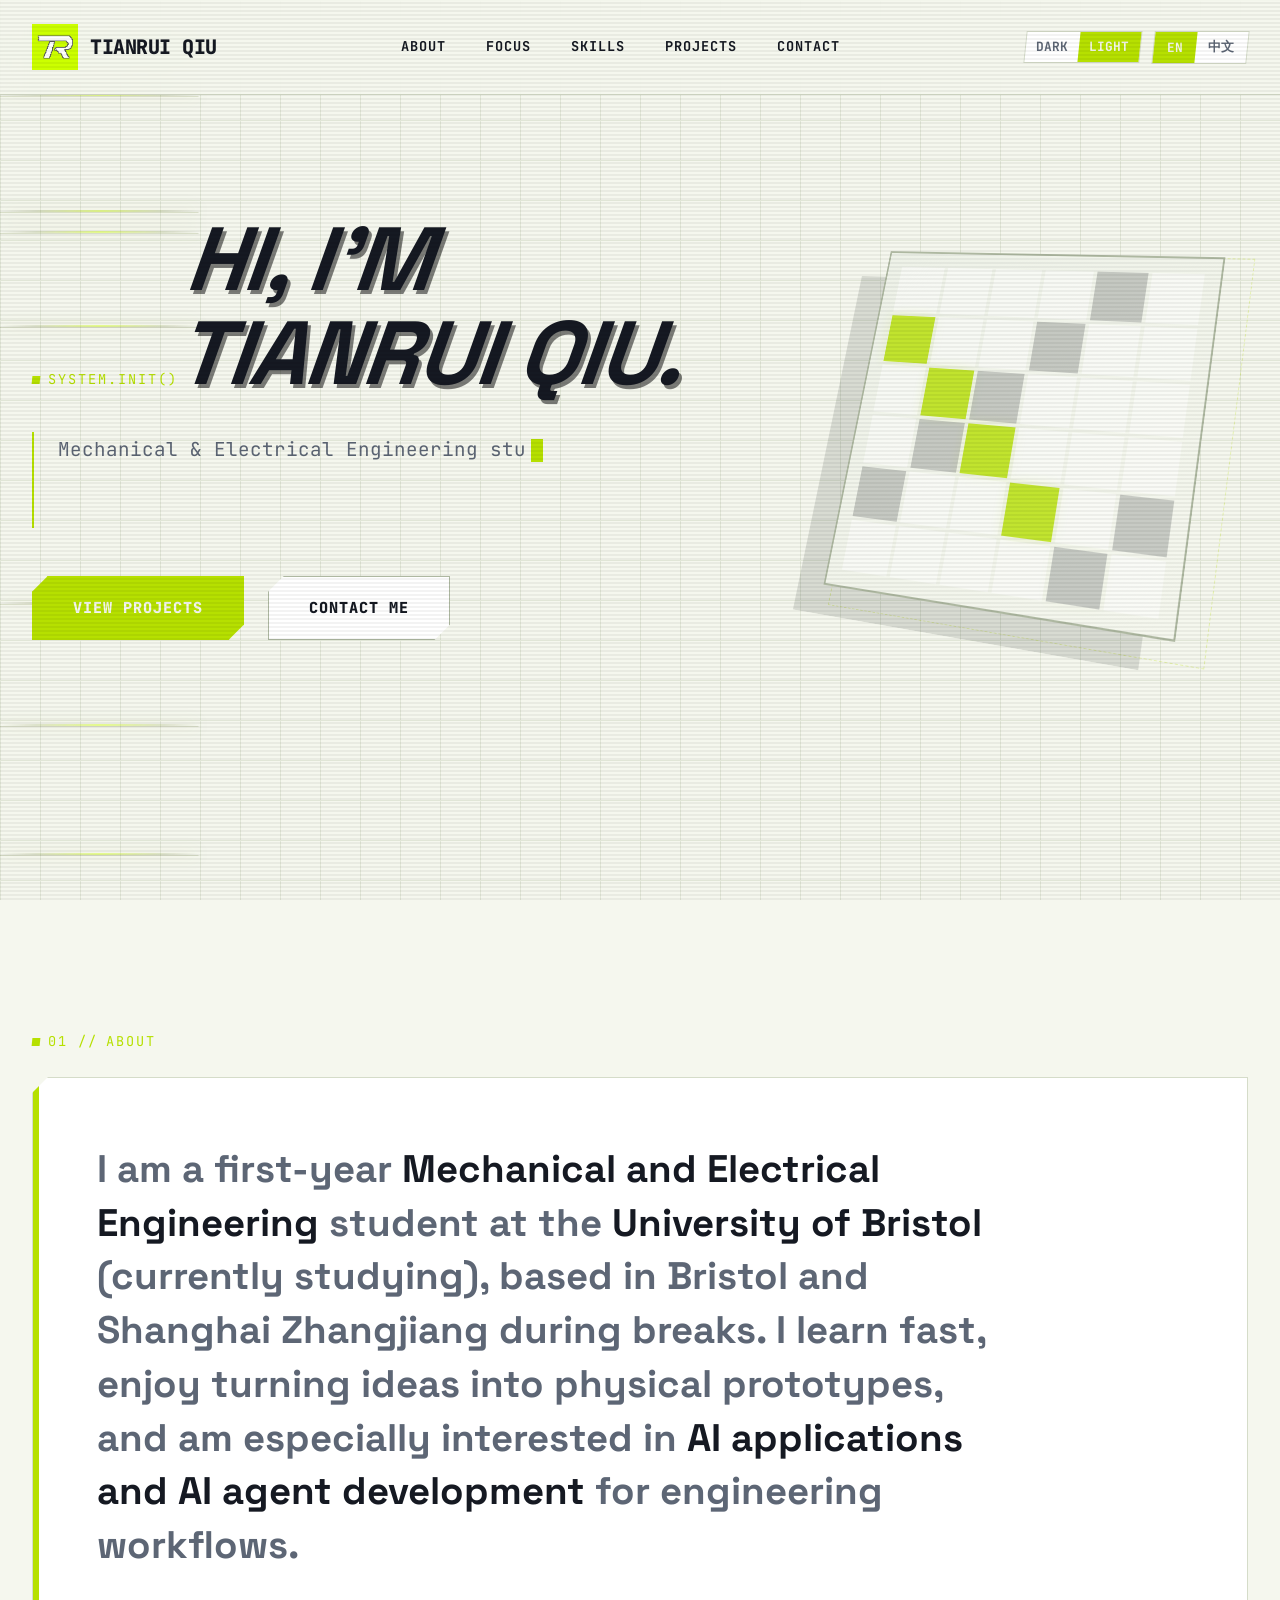
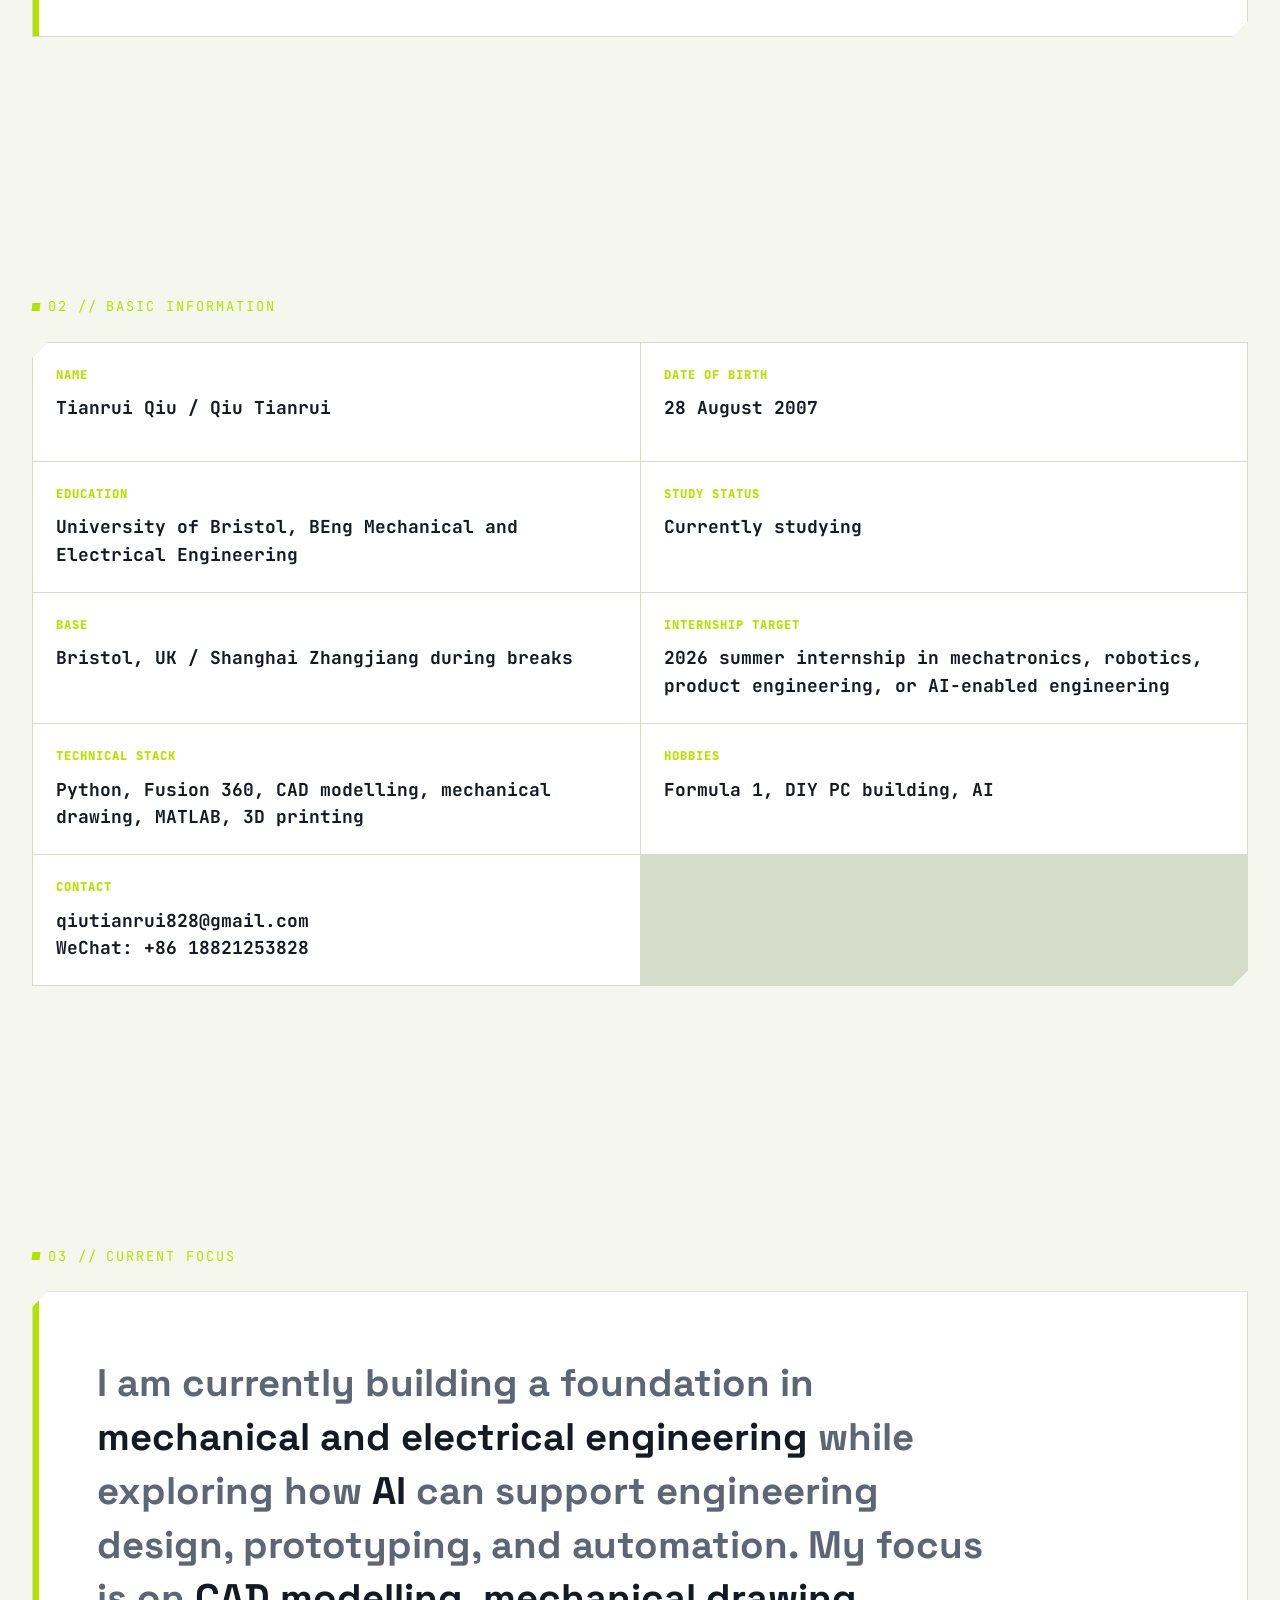
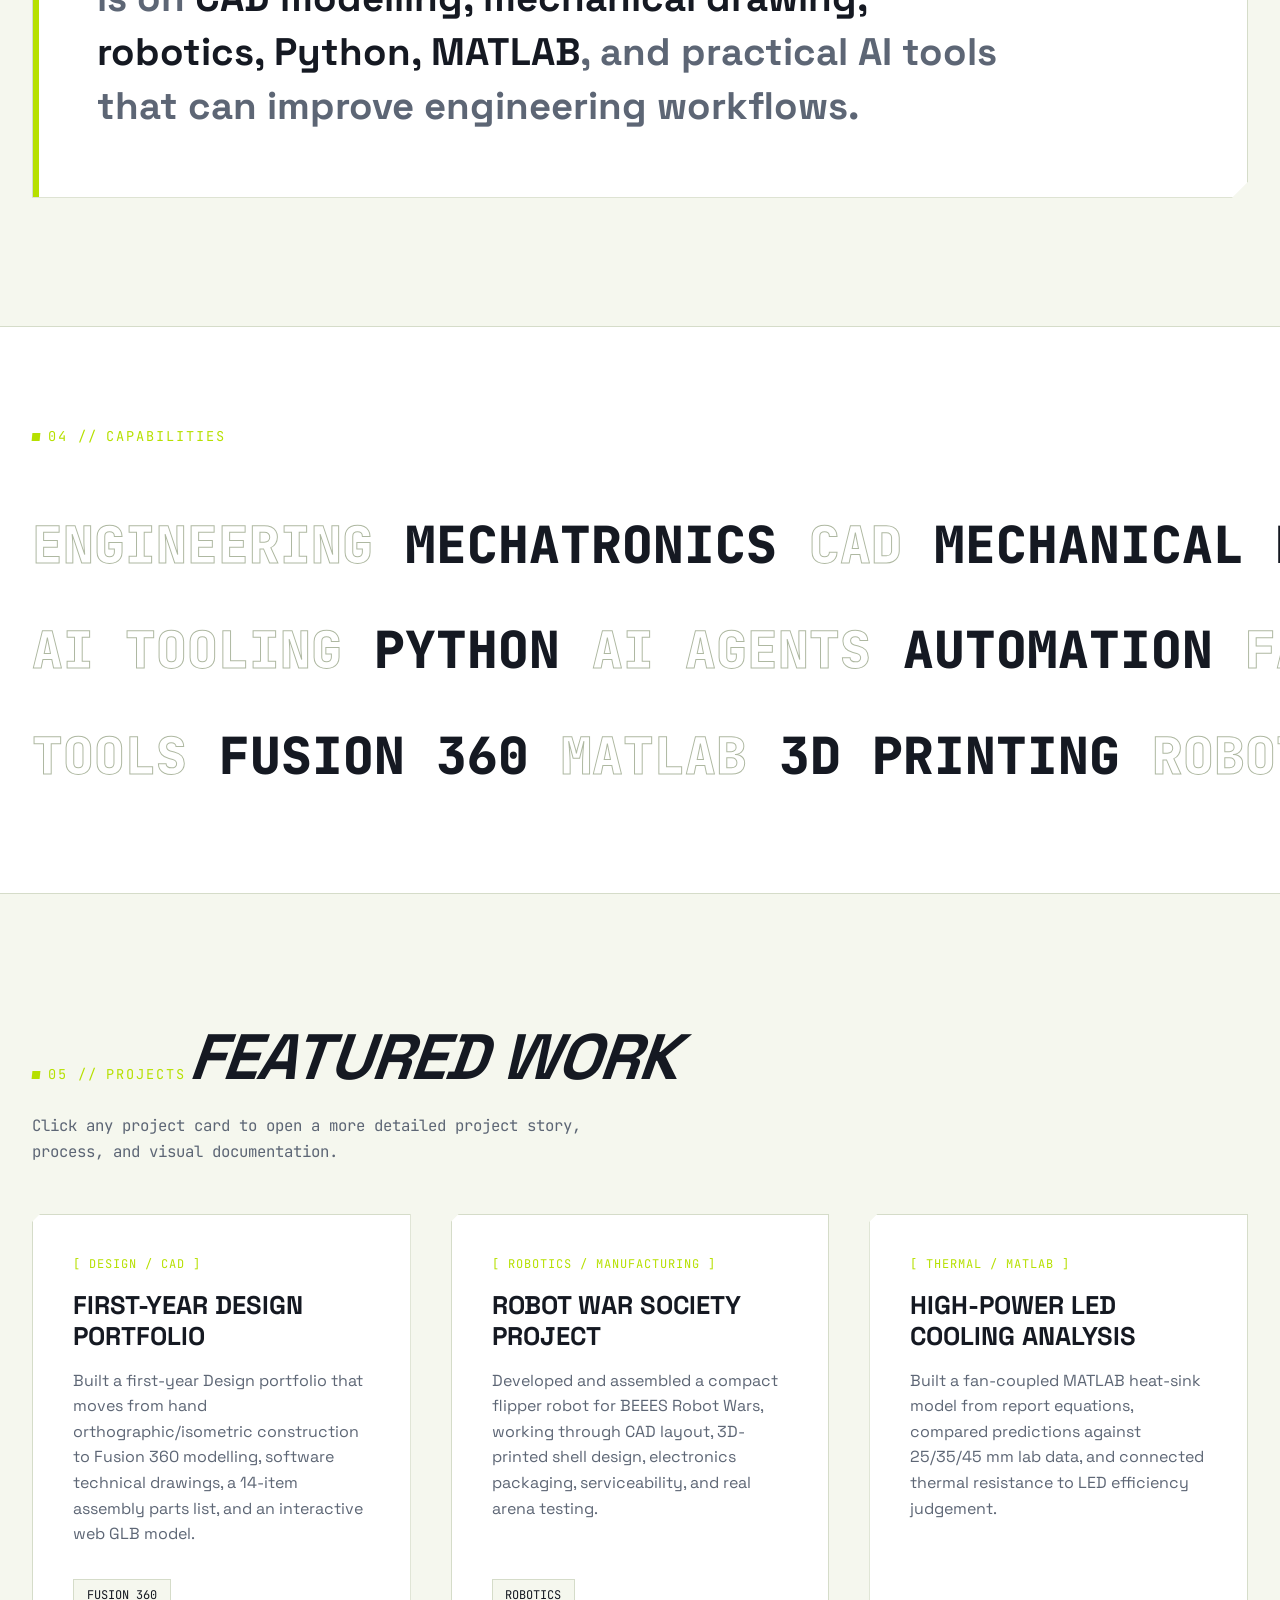
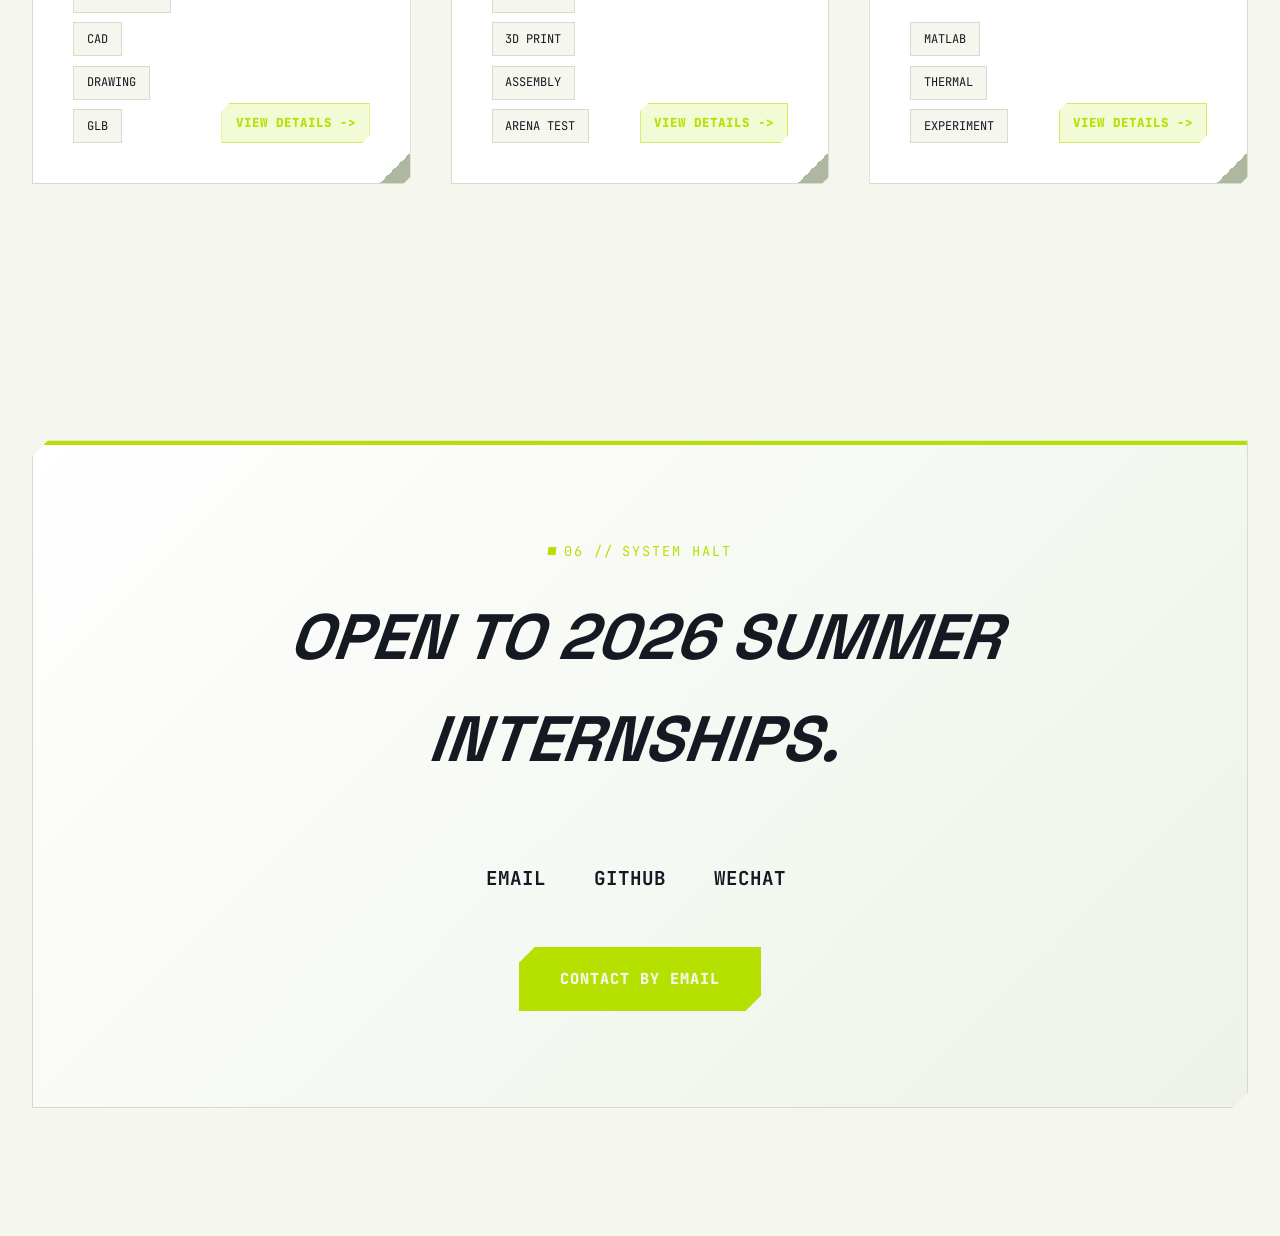
==== commit 8560b7ad: "Publish LED thermal project page" ====
--- a/index.html
+++ b/index.html
@@ -811,12 +811,20 @@
         }
 
         .c-link {
+            border: 0;
+            background: transparent;
+            color: inherit;
+            cursor: pointer;
+            display: inline-flex;
+            align-items: center;
+            gap: 0.55rem;
             font-family: var(--font-mono);
             font-size: 1.2rem;
             font-weight: 700;
             text-transform: uppercase;
             position: relative;
             padding-bottom: 5px;
+            text-decoration: none;
         }
 
         .c-link::after {
@@ -832,6 +840,28 @@
 
         .c-link:hover::after {
             width: 100%;
+        }
+
+        .wechat-contact {
+            overflow: visible;
+        }
+
+        .wechat-contact__detail {
+            display: inline-block;
+            max-width: 0;
+            opacity: 0;
+            overflow: hidden;
+            transform: translateX(-0.5rem);
+            transition: max-width var(--transition-smooth), opacity var(--transition-fast), transform var(--transition-fast);
+            white-space: nowrap;
+        }
+
+        .wechat-contact:not(.is-suppressed):hover .wechat-contact__detail,
+        .wechat-contact:not(.is-suppressed):focus-visible .wechat-contact__detail,
+        .wechat-contact.is-open .wechat-contact__detail {
+            max-width: 16rem;
+            opacity: 1;
+            transform: translateX(0);
         }
 
         .reveal {
@@ -1017,15 +1047,15 @@
             </a>
             <div class="nav-links">
                 <a href="#about" data-en="About" data-zh="关于">About</a>
-                <a href="#target" data-en="Focus" data-zh="关注">Focus</a>
+                <a href="#target" data-en="Focus" data-zh="方向">Focus</a>
                 <a href="#skills" data-en="Skills" data-zh="技能">Skills</a>
                 <a href="#projects" data-en="Projects" data-zh="项目">Projects</a>
                 <a href="#contact" data-en="Contact" data-zh="联系">Contact</a>
             </div>
             <div class="nav-controls" aria-label="Display options">
                 <div class="theme-switch" aria-label="Theme">
-                    <button class="theme-btn active" data-target-theme="dark" type="button"><span data-en="Dark" data-zh="暗色">Dark</span></button>
-                    <button class="theme-btn" data-target-theme="light" type="button"><span data-en="Light" data-zh="亮色">Light</span></button>
+                    <button class="theme-btn active" data-target-theme="dark" type="button"><span data-en="Dark" data-zh="深色">Dark</span></button>
+                    <button class="theme-btn" data-target-theme="light" type="button"><span data-en="Light" data-zh="浅色">Light</span></button>
                 </div>
                 <div class="lang-switch" aria-label="Language">
                     <button class="lang-btn active" data-target-lang="en" type="button"><span>EN</span></button>
@@ -1049,7 +1079,7 @@
                         </div>
                     </div>
                     <div class="hero-actions">
-                        <a href="#projects" class="btn btn-primary" data-en="View Projects" data-zh="查看作品">View Projects</a>
+                        <a href="#projects" class="btn btn-primary" data-en="View Projects" data-zh="查看项目">View Projects</a>
                         <a href="#contact" class="btn" data-en="Contact Me" data-zh="联系我">Contact Me</a>
                     </div>
                 </div>
@@ -1074,7 +1104,7 @@
             <div class="container reveal">
                 <div class="section-tag mono">01 // <span data-en="About" data-zh="关于">About</span></div>
                 <div class="about-content">
-                    <p class="about-text" data-en="I am a first-year <span>Mechanical and Electrical Engineering</span> student at the <span>University of Bristol</span> (currently studying), based in Bristol and Shanghai Zhangjiang during breaks. I learn fast, enjoy turning ideas into physical prototypes, and am especially interested in <span>AI applications and AI agent development</span> for engineering workflows." data-zh="我是<span>布里斯托大学机械与电气工程</span>大一在读学生，平时 base 英国布里斯托，假期在上海张江。我学习新知识很快，喜欢把想法做成真实原型，也对 <span>AI 应用和 AI Agent 开发</span>如何提升工程流程有很强兴趣。">
+                    <p class="about-text" data-en="I am a first-year <span>Mechanical and Electrical Engineering</span> student at the <span>University of Bristol</span> (currently studying), based in Bristol and Shanghai Zhangjiang during breaks. I learn fast, enjoy turning ideas into physical prototypes, and am especially interested in <span>AI applications and AI agent development</span> for engineering workflows." data-zh="我是<span>布里斯托大学机械与电气工程</span>大一在读学生，平时在英国布里斯托学习，假期回上海张江。我学习新东西很快，喜欢把想法做成真实原型，也很关注 <span>AI 应用和 AI Agent 开发</span>在工程设计与原型开发中的实际价值。">
                         I am a first-year <span>Mechanical and Electrical Engineering</span> student at the <span>University of Bristol</span> (currently studying), based in Bristol and Shanghai Zhangjiang during breaks. I learn fast, enjoy turning ideas into physical prototypes, and am especially interested in <span>AI applications and AI agent development</span> for engineering workflows.
                     </p>
                 </div>
@@ -1102,12 +1132,12 @@
                         <p class="info-value" data-en="Currently studying" data-zh="在读">Currently studying</p>
                     </article>
                     <article class="info-item">
-                        <span class="info-label" data-en="Base" data-zh="常驻地点">Base</span>
-                        <p class="info-value" data-en="Bristol, UK / Shanghai Zhangjiang during breaks" data-zh="英国布里斯托 / 假期在上海张江">Bristol, UK / Shanghai Zhangjiang during breaks</p>
+                        <span class="info-label" data-en="Base" data-zh="所在地">Base</span>
+                        <p class="info-value" data-en="Bristol, UK / Shanghai Zhangjiang during breaks" data-zh="英国布里斯托 / 假期上海张江">Bristol, UK / Shanghai Zhangjiang during breaks</p>
                     </article>
                     <article class="info-item">
-                        <span class="info-label" data-en="Internship Target" data-zh="求职目标">Internship Target</span>
-                        <p class="info-value" data-en="2026 summer internship in mechatronics, robotics, product engineering, or AI-enabled engineering" data-zh="2026 暑期实习，方向偏机电、机器人、产品工程或 AI 赋能工程">2026 summer internship in mechatronics, robotics, product engineering, or AI-enabled engineering</p>
+                        <span class="info-label" data-en="Internship Target" data-zh="实习目标">Internship Target</span>
+                        <p class="info-value" data-en="2026 summer internship in mechatronics, robotics, product engineering, or AI-enabled engineering" data-zh="2026 暑期实习，关注机电、机器人、产品工程和 AI 辅助工程方向">2026 summer internship in mechatronics, robotics, product engineering, or AI-enabled engineering</p>
                     </article>
                     <article class="info-item">
                         <span class="info-label" data-en="Technical Stack" data-zh="技术栈">Technical Stack</span>
@@ -1119,7 +1149,7 @@
                     </article>
                     <article class="info-item">
                         <span class="info-label" data-en="Contact" data-zh="联系方式">Contact</span>
-                        <p class="info-value">qiutianrui828@gmail.com<br>WeChat: 18821253828</p>
+                        <p class="info-value">qiutianrui828@gmail.com<br>WeChat: +86 18821253828</p>
                     </article>
                 </div>
             </div>
@@ -1129,7 +1159,7 @@
             <div class="container reveal">
                 <div class="section-tag mono">03 // <span data-en="Current Focus" data-zh="当前关注">Current Focus</span></div>
                 <div class="about-content">
-                    <p class="about-text" data-en="I am currently building a foundation in <span>mechanical and electrical engineering</span> while exploring how <span>AI</span> can support engineering design, prototyping, and automation. My focus is on <span>CAD modelling, mechanical drawing, robotics, Python, MATLAB</span>, and practical AI tools that can improve engineering workflows." data-zh="我目前正在打牢<span>机械与电气工程</span>基础，同时探索 <span>AI</span> 如何辅助工程设计、原型制造和自动化流程。现阶段重点关注 <span>CAD 建模、机械制图、机器人、Python、MATLAB</span>，以及能够提升工程效率的实用 AI 工具。">
+                    <p class="about-text" data-en="I am currently building a foundation in <span>mechanical and electrical engineering</span> while exploring how <span>AI</span> can support engineering design, prototyping, and automation. My focus is on <span>CAD modelling, mechanical drawing, robotics, Python, MATLAB</span>, and practical AI tools that can improve engineering workflows." data-zh="我目前在打牢<span>机械与电气工程</span>基础，同时探索 <span>AI</span> 如何辅助工程设计、原型制作和自动化流程。现阶段重点关注 <span>CAD 建模、机械制图、机器人、Python、MATLAB</span>，以及能提升工程效率的实用 AI 工具。">
                         I am currently building a foundation in <span>mechanical and electrical engineering</span> while exploring how <span>AI</span> can support engineering design, prototyping, and automation. My focus is on <span>CAD modelling, mechanical drawing, robotics, Python, MATLAB</span>, and practical AI tools that can improve engineering workflows.
                     </p>
                 </div>
@@ -1140,7 +1170,7 @@
             <div class="container reveal">
                 <div class="section-tag mono">05 // <span data-en="Projects" data-zh="项目">Projects</span></div>
                 <h2 class="title italic-speed" data-en="Featured Work" data-zh="精选作品">Featured Work</h2>
-                <p class="section-helper" data-en="Click any project card to open a more detailed project story, process, and visual documentation." data-zh="点击任意项目卡片，可以查看更完整的项目经历、过程记录和展示页面。">
+                <p class="section-helper" data-en="Click any project card to open a more detailed project story, process, and visual documentation." data-zh="点击任意项目卡片，查看更完整的项目经历、过程记录和视觉资料。">
                     Click any project card to open a more detailed project story, process, and visual documentation.
                 </p>
 
@@ -1148,14 +1178,15 @@
                     <a class="project-card" href="projects/design-portfolio.html">
                         <div class="p-type" data-en="[ Design / CAD ]" data-zh="[ 设计 / CAD ]">[ Design / CAD ]</div>
                         <h3 class="p-title" data-en="First-Year Design Portfolio" data-zh="大一 Design 课程作品集">First-Year Design Portfolio</h3>
-                        <p class="p-desc" data-en="Built a course portfolio through the first-year Design module, developing fundamentals in mechanical drawing, CAD modelling, design communication, and structured engineering documentation." data-zh="通过大一 Design 课程完成作品集，系统学习机械制图、CAD 建模、设计表达和工程文档整理，为后续机电项目打基础。">
-                            Built a course portfolio through the first-year Design module, developing fundamentals in mechanical drawing, CAD modelling, design communication, and structured engineering documentation.
+                        <p class="p-desc" data-en="Built a first-year Design portfolio that moves from hand orthographic/isometric construction to Fusion 360 modelling, software technical drawings, a 14-item assembly parts list, and an interactive web GLB model." data-zh="完成大一 Design 课程作品集，从手绘正投影和轴测图推进到 Fusion 360 建模、软件工程图、14 项装配零件表和网页交互 GLB 模型。">
+                            Built a first-year Design portfolio that moves from hand orthographic/isometric construction to Fusion 360 modelling, software technical drawings, a 14-item assembly parts list, and an interactive web GLB model.
                         </p>
                         <div class="p-card-footer">
                             <div class="p-tags mono">
                                 <span class="p-tag">Fusion 360</span>
                                 <span class="p-tag">CAD</span>
                                 <span class="p-tag">Drawing</span>
+                                <span class="p-tag">GLB</span>
                             </div>
                             <span class="p-link-cue" data-en="View details ->" data-zh="查看详情 ->">View details -></span>
                         </div>
@@ -1164,14 +1195,15 @@
                     <a class="project-card" href="projects/robot-war.html">
                         <div class="p-type" data-en="[ Robotics / Manufacturing ]" data-zh="[ 机器人 / 制造 ]">[ Robotics / Manufacturing ]</div>
                         <h3 class="p-title" data-en="Robot War Society Project" data-zh="Robot War 机器人社团项目">Robot War Society Project</h3>
-                        <p class="p-desc" data-en="Contributed to a university robotics society project, focusing on model development, mechanical design, 3D printing, fabrication, and assembly for a competitive robot build." data-zh="参与学校机器人社团 Robot War 项目，负责模型开发设计、3D 打印制造和组装，把 CAD 设计转化为可制造、可装配的机器人结构。">
-                            Contributed to a university robotics society project, focusing on model development, mechanical design, 3D printing, fabrication, and assembly for a competitive robot build.
+                        <p class="p-desc" data-en="Developed and assembled a compact flipper robot for BEEES Robot Wars, working through CAD layout, 3D-printed shell design, electronics packaging, serviceability, and real arena testing." data-zh="参与 BEEES Robot Wars 紧凑型翻板机器人的开发与装配，覆盖 CAD 布局、3D 打印外壳、电子元件布置、可维护性和真实赛场测试。">
+                            Developed and assembled a compact flipper robot for BEEES Robot Wars, working through CAD layout, 3D-printed shell design, electronics packaging, serviceability, and real arena testing.
                         </p>
                         <div class="p-card-footer">
                             <div class="p-tags mono">
                                 <span class="p-tag">Robotics</span>
                                 <span class="p-tag">3D Print</span>
                                 <span class="p-tag">Assembly</span>
+                                <span class="p-tag">Arena Test</span>
                             </div>
                             <span class="p-link-cue" data-en="View details ->" data-zh="查看详情 ->">View details -></span>
                         </div>
@@ -1179,15 +1211,15 @@
 
                     <a class="project-card" href="projects/led-thermal-model.html">
                         <div class="p-type" data-en="[ Thermal / MATLAB ]" data-zh="[ 热分析 / MATLAB ]">[ Thermal / MATLAB ]</div>
-                        <h3 class="p-title" data-en="LED Heat Sink Thermal Model" data-zh="高功率 LED 散热系统热模型">LED Heat Sink Thermal Model</h3>
-                        <p class="p-desc" data-en="Developed a parametric thermal model for a high-power LED heat sink system, integrating experimental measurements, fan-curve data, and MATLAB analysis to evaluate thermal resistance and system performance. Coordinated group progress, contributed to CAD modelling and experimental reporting, and compared measured results with model predictions." data-zh="开发高功率 LED 散热系统的参数化热模型，结合实验测量、风扇曲线数据和 MATLAB 分析，评估热阻与系统性能；同时协调小组进度，参与 CAD 建模、实验报告和实测结果与模型预测的对比。">
-                            Developed a parametric thermal model for a high-power LED heat sink system, integrating experimental measurements, fan-curve data, and MATLAB analysis to evaluate thermal resistance and system performance. Coordinated group progress, contributed to CAD modelling and experimental reporting, and compared measured results with model predictions.
+                        <h3 class="p-title" data-en="High-Power LED Cooling Analysis" data-zh="高功率 LED 散热与效率分析">High-Power LED Cooling Analysis</h3>
+                        <p class="p-desc" data-en="Built a fan-coupled MATLAB heat-sink model from report equations, compared predictions against 25/35/45 mm lab data, and connected thermal resistance to LED efficiency judgement." data-zh="基于报告公式搭建风扇耦合的 MATLAB 散热器模型，对比 25/35/45 mm 实验数据，并将热阻结果用于判断 LED 系统效率。">
+                            Built a fan-coupled MATLAB heat-sink model from report equations, compared predictions against 25/35/45 mm lab data, and connected thermal resistance to LED efficiency judgement.
                         </p>
                         <div class="p-card-footer">
                             <div class="p-tags mono">
                                 <span class="p-tag">MATLAB</span>
                                 <span class="p-tag">Thermal</span>
-                                <span class="p-tag">CAD</span>
+                                <span class="p-tag">Experiment</span>
                             </div>
                             <span class="p-link-cue" data-en="View details ->" data-zh="查看详情 ->">View details -></span>
                         </div>
@@ -1198,7 +1230,7 @@
 
         <section id="skills" class="skills-section reveal">
             <div class="container" style="margin-bottom: 2rem;">
-                <div class="section-tag mono">04 // <span data-en="Capabilities" data-zh="能力模型">Capabilities</span></div>
+                <div class="section-tag mono">04 // <span data-en="Capabilities" data-zh="能力方向">Capabilities</span></div>
             </div>
 
             <div class="ticker-group">
@@ -1220,18 +1252,21 @@
         <section id="contact">
             <div class="container reveal">
                 <div class="contact-wrap">
-                    <div class="section-tag mono">06 // <span data-en="System Halt" data-zh="系统挂起">System Halt</span></div>
-                    <h2 class="contact-title italic-speed" data-en="Open to 2026 Summer Internships." data-zh="寻找 2026 暑期实习。">
+                    <div class="section-tag mono">06 // <span data-en="System Halt" data-zh="联系通道">System Halt</span></div>
+                    <h2 class="contact-title italic-speed" data-en="Open to 2026 Summer Internships." data-zh="正在寻找 2026 暑期实习。">
                         Open to 2026 Summer Internships.
                     </h2>
 
                     <div class="contact-links">
                         <a href="mailto:qiutianrui828@gmail.com" class="c-link">EMAIL</a>
                         <a href="https://github.com/UKplus8HRS" target="_blank" rel="noopener noreferrer" class="c-link">GITHUB</a>
-                        <span class="c-link">WECHAT 18821253828</span>
+                        <button class="c-link wechat-contact" type="button" aria-expanded="false" aria-label="Show WeChat contact">
+                            <span>WECHAT</span>
+                            <span class="wechat-contact__detail">+86 18821253828</span>
+                        </button>
                     </div>
 
-                    <a href="mailto:qiutianrui828@gmail.com" class="btn btn-primary" data-en="Contact by Email" data-zh="通过邮箱联系">Contact by Email</a>
+                    <a href="mailto:qiutianrui828@gmail.com" class="btn btn-primary" data-en="Contact by Email" data-zh="发邮件联系">Contact by Email</a>
                 </div>
             </div>
         </section>
@@ -1336,6 +1371,19 @@
                     currentTheme = targetTheme;
                     updateThemeUI(currentTheme);
                 }
+            });
+        });
+
+        document.querySelectorAll('.wechat-contact').forEach(btn => {
+            btn.addEventListener('click', () => {
+                const wasOpen = btn.classList.contains('is-open');
+                btn.classList.toggle('is-open', !wasOpen);
+                btn.classList.toggle('is-suppressed', wasOpen);
+                btn.setAttribute('aria-expanded', String(!wasOpen));
+            });
+
+            btn.addEventListener('pointerleave', () => {
+                btn.classList.remove('is-suppressed');
             });
         });
 
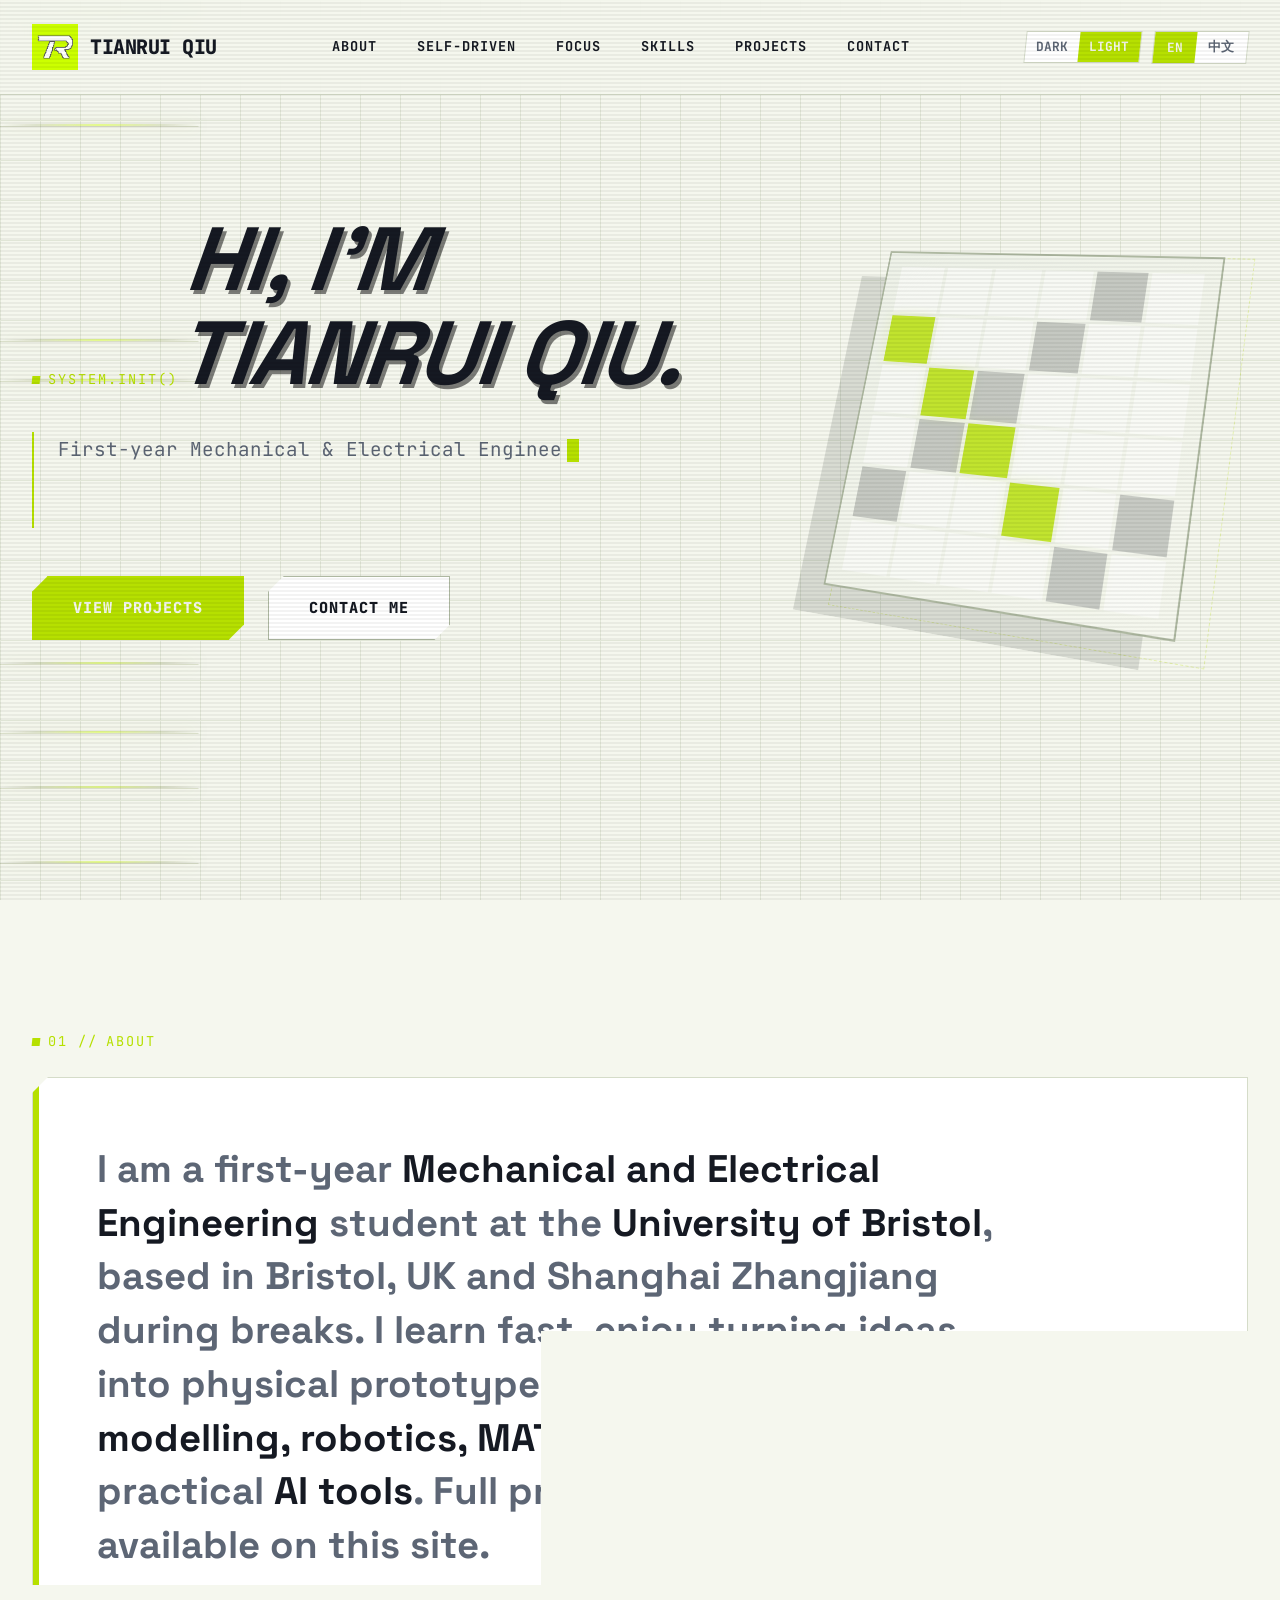
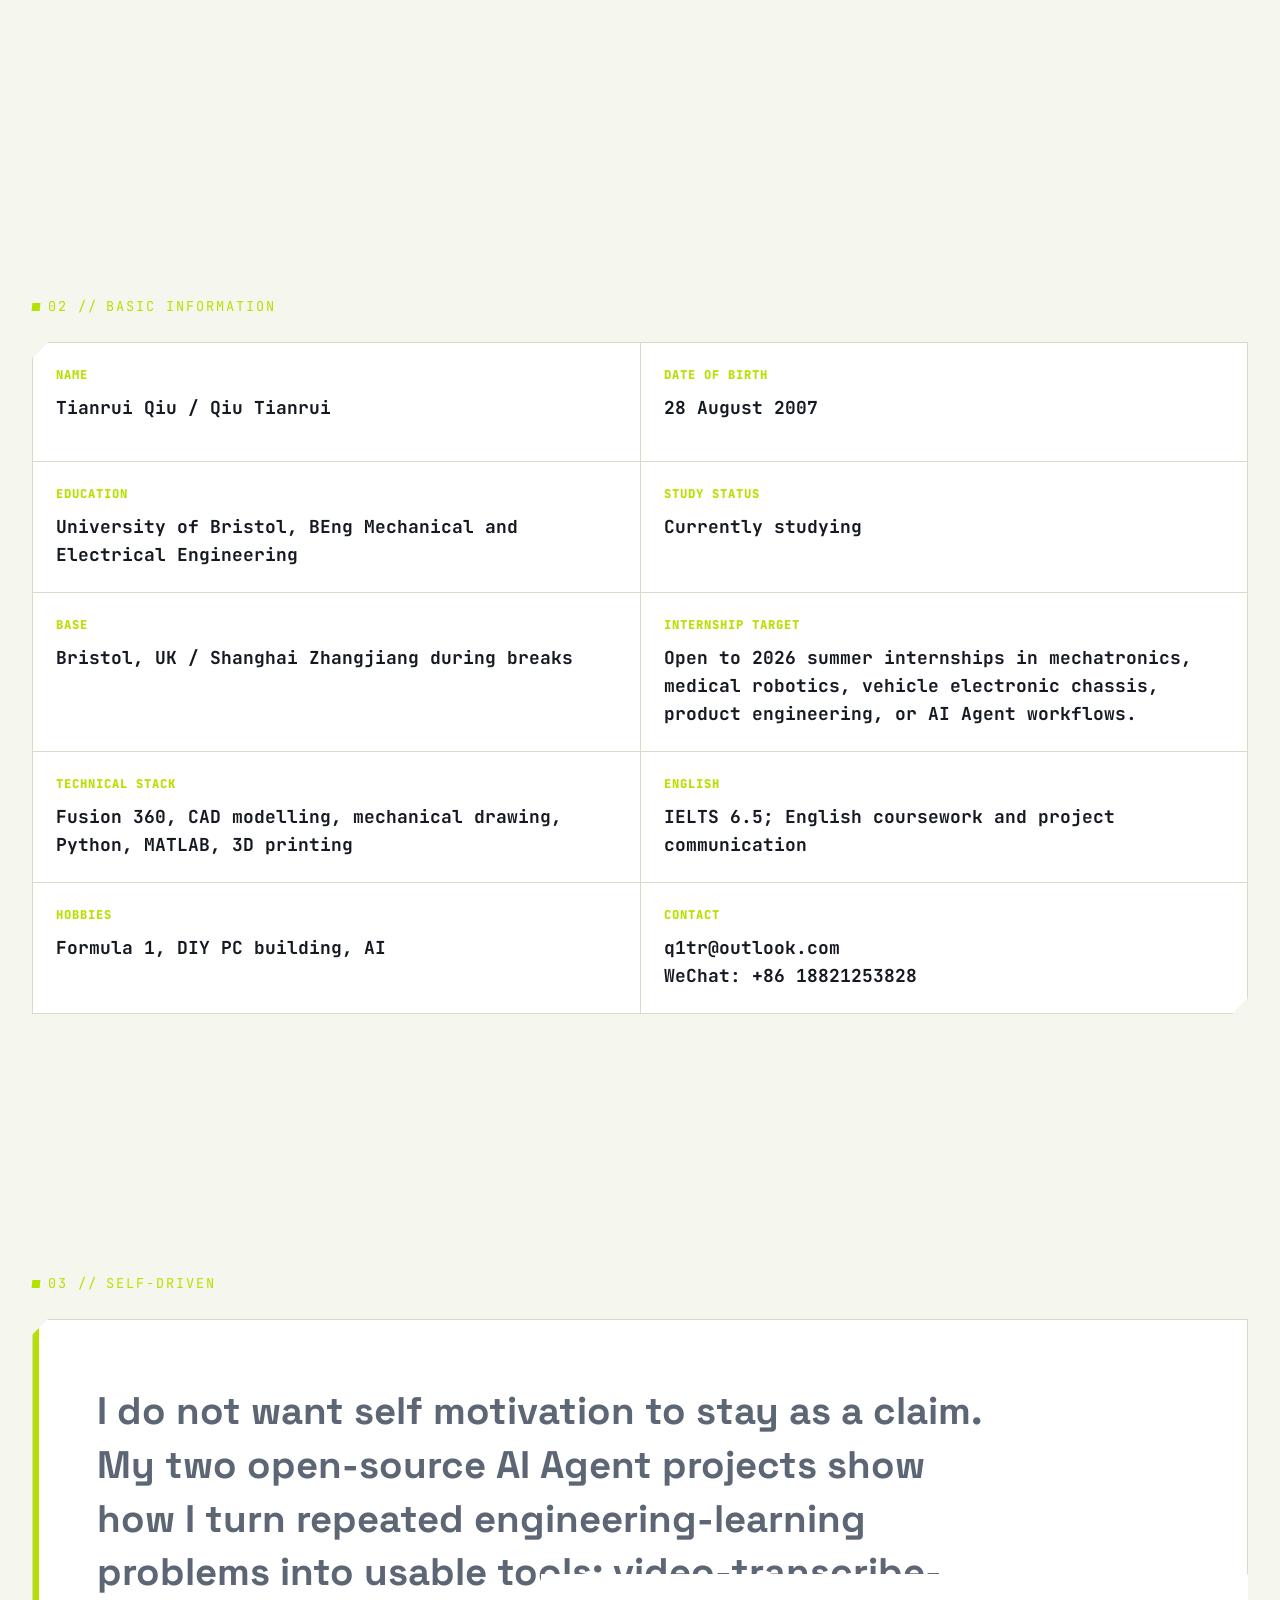
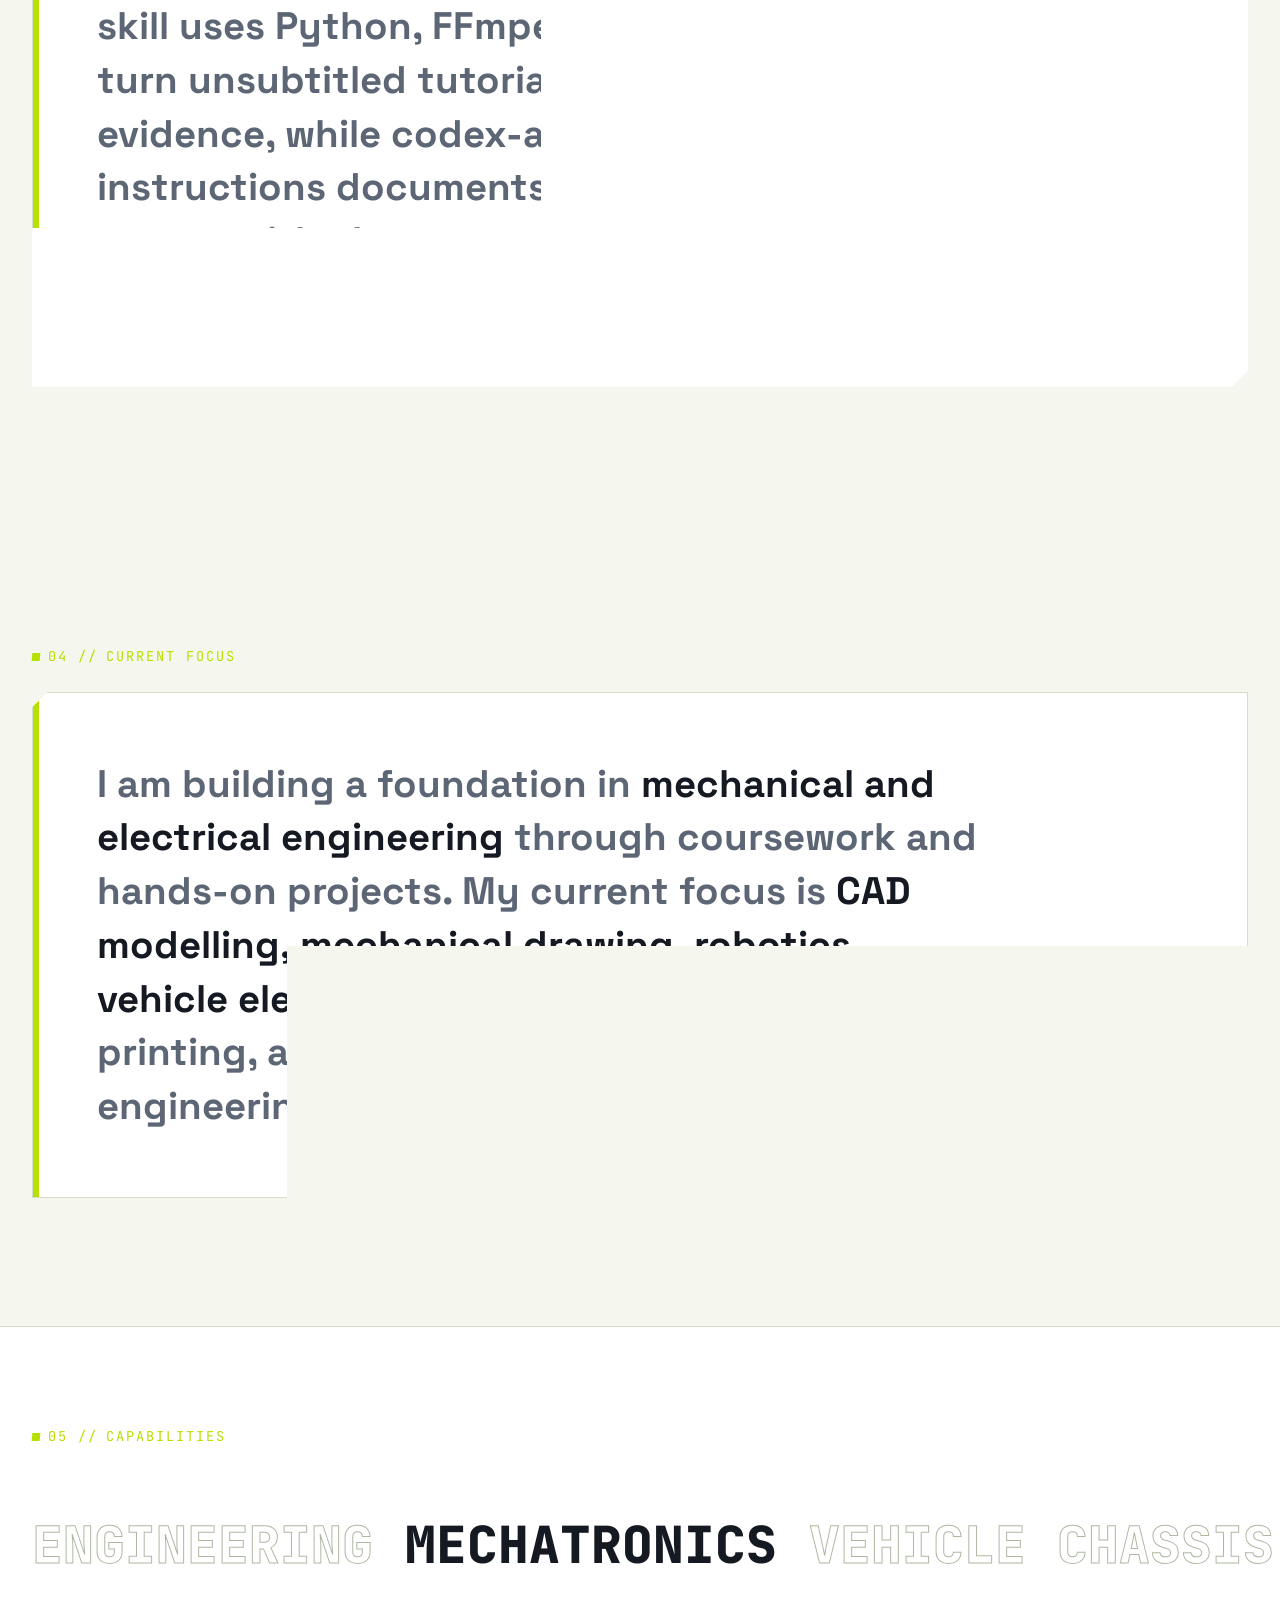
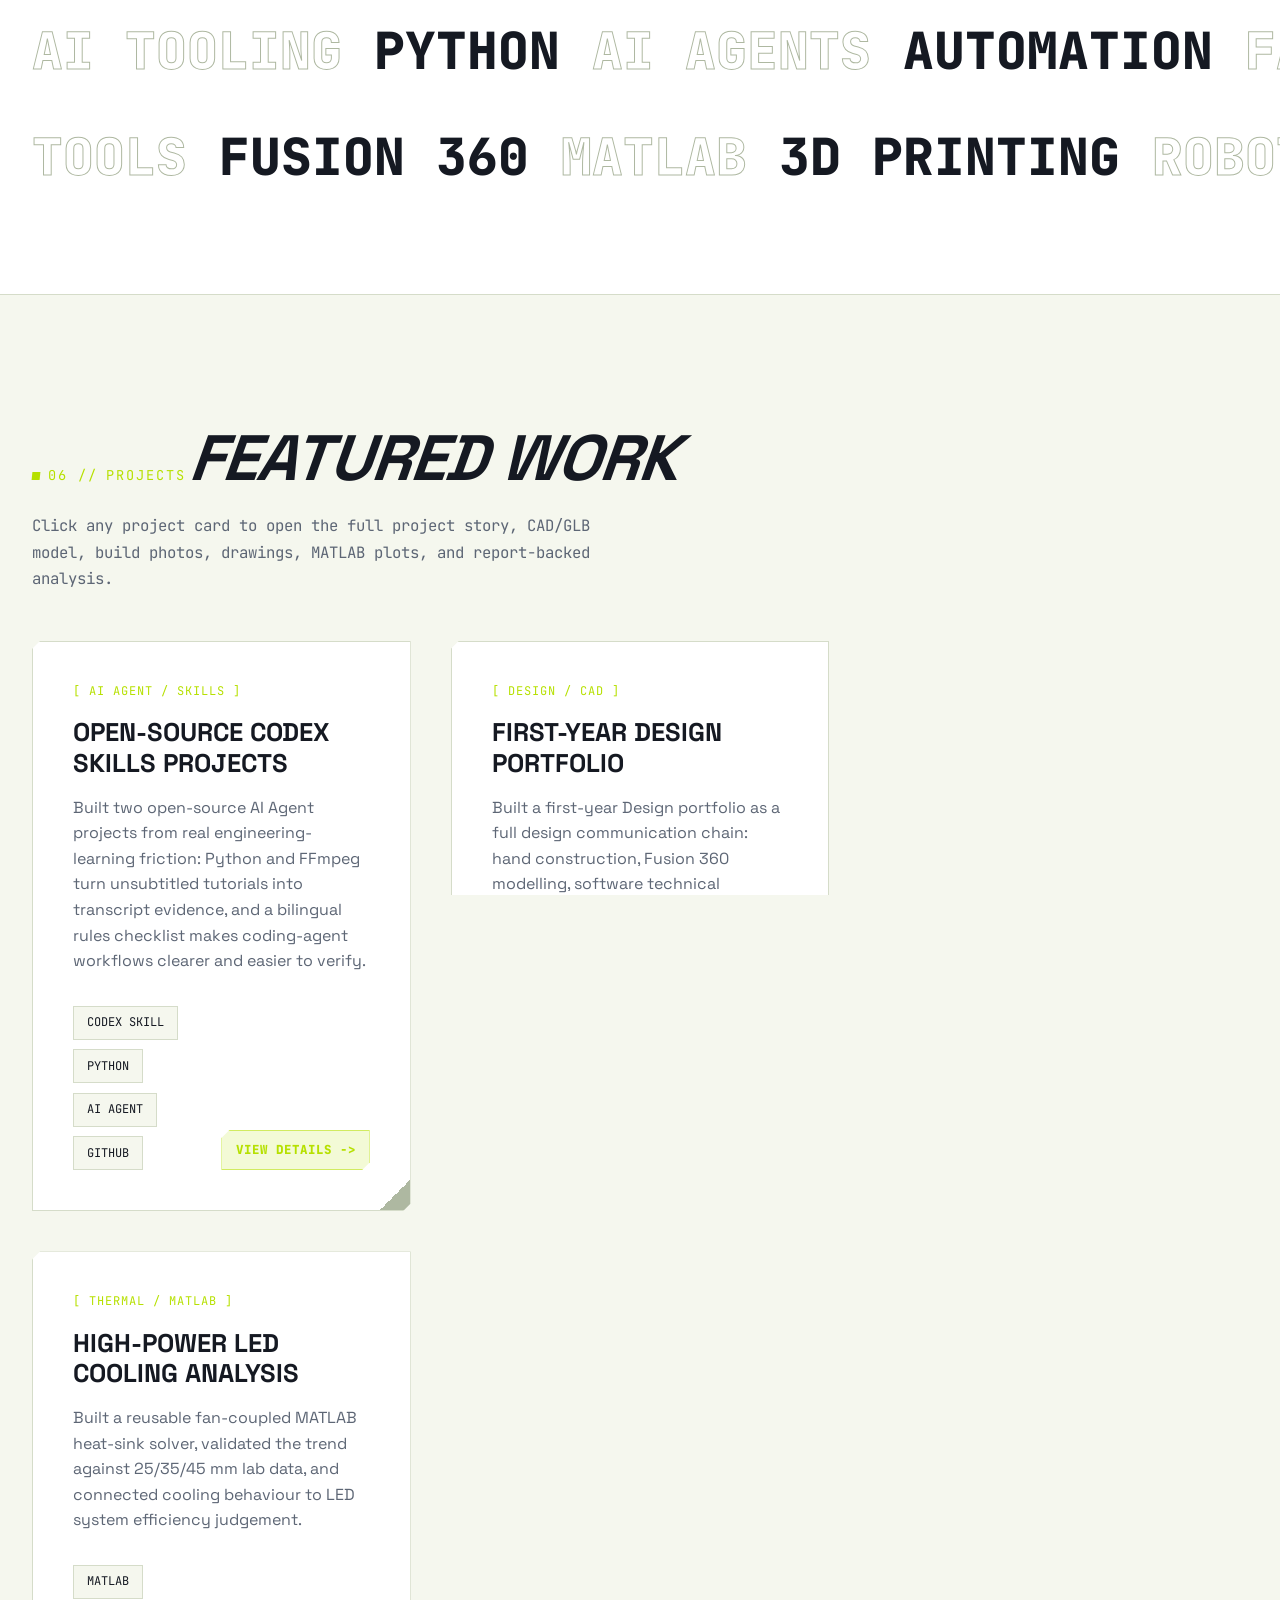
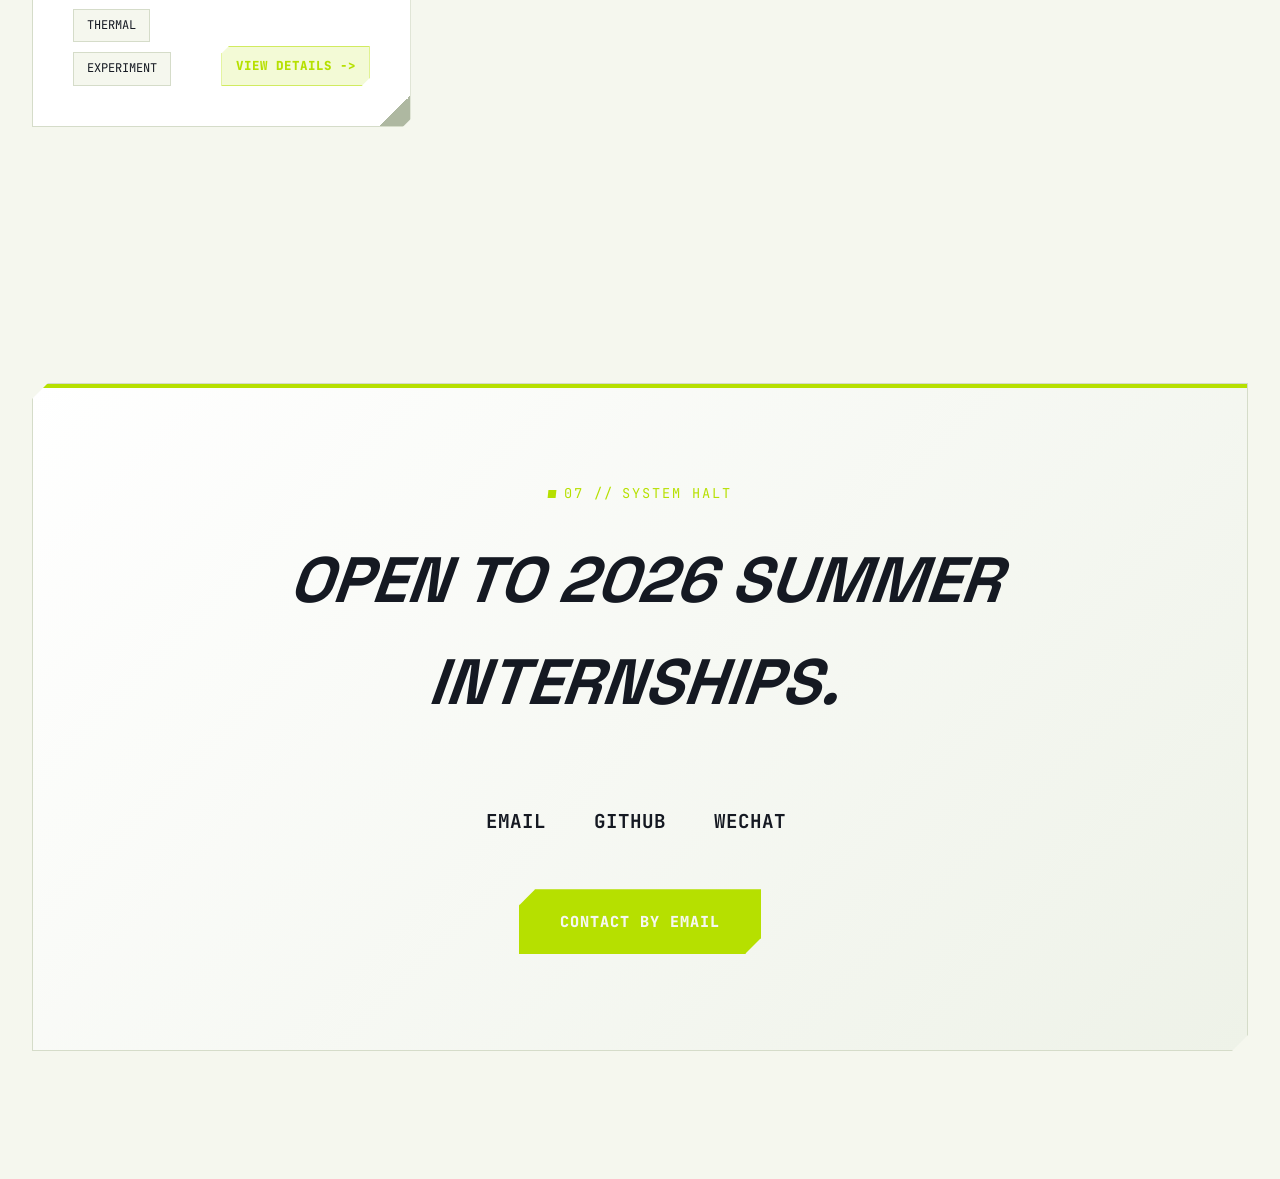
==== commit 509230bc: "Deploy portfolio and resume updates" ====
--- a/index.html
+++ b/index.html
@@ -4,7 +4,7 @@
     <meta charset="UTF-8">
     <meta name="viewport" content="width=device-width, initial-scale=1.0">
     <title>Tianrui Qiu // Portfolio</title>
-    <meta name="description" content="Personal portfolio of Tianrui Qiu, a Mechanical and Electrical Engineering student at the University of Bristol exploring AI-enabled mechatronics, robotics, CAD, and engineering systems.">
+    <meta name="description" content="Personal portfolio of Tianrui Qiu, a first-year Mechanical and Electrical Engineering student at the University of Bristol exploring CAD, robotics, MATLAB analysis, and practical AI tools for engineering workflows.">
     <link rel="icon" href="assets/favicon.ico?v=5">
     <link rel="apple-touch-icon" href="assets/apple-touch-icon.png?v=5">
     <link rel="preconnect" href="https://fonts.googleapis.com">
@@ -190,10 +190,11 @@
         #hero { order: 0; }
         #about { order: 1; }
         #basic-info { order: 2; }
-        #target { order: 3; }
-        #skills { order: 4; }
-        #projects { order: 5; }
-        #contact { order: 6; }
+        #motivation { order: 3; }
+        #target { order: 4; }
+        #skills { order: 5; }
+        #projects { order: 6; }
+        #contact { order: 7; }
 
         .mono {
             font-family: var(--font-mono);
@@ -1047,6 +1048,7 @@
             </a>
             <div class="nav-links">
                 <a href="#about" data-en="About" data-zh="关于">About</a>
+                <a href="#motivation" data-en="Self-Driven" data-zh="自驱力">Self-Driven</a>
                 <a href="#target" data-en="Focus" data-zh="方向">Focus</a>
                 <a href="#skills" data-en="Skills" data-zh="技能">Skills</a>
                 <a href="#projects" data-en="Projects" data-zh="项目">Projects</a>
@@ -1104,8 +1106,8 @@
             <div class="container reveal">
                 <div class="section-tag mono">01 // <span data-en="About" data-zh="关于">About</span></div>
                 <div class="about-content">
-                    <p class="about-text" data-en="I am a first-year <span>Mechanical and Electrical Engineering</span> student at the <span>University of Bristol</span> (currently studying), based in Bristol and Shanghai Zhangjiang during breaks. I learn fast, enjoy turning ideas into physical prototypes, and am especially interested in <span>AI applications and AI agent development</span> for engineering workflows." data-zh="我是<span>布里斯托大学机械与电气工程</span>大一在读学生，平时在英国布里斯托学习，假期回上海张江。我学习新东西很快，喜欢把想法做成真实原型，也很关注 <span>AI 应用和 AI Agent 开发</span>在工程设计与原型开发中的实际价值。">
-                        I am a first-year <span>Mechanical and Electrical Engineering</span> student at the <span>University of Bristol</span> (currently studying), based in Bristol and Shanghai Zhangjiang during breaks. I learn fast, enjoy turning ideas into physical prototypes, and am especially interested in <span>AI applications and AI agent development</span> for engineering workflows.
+                    <p class="about-text" data-en="I am a first-year <span>Mechanical and Electrical Engineering</span> student at the <span>University of Bristol</span>, based in Bristol, UK and Shanghai Zhangjiang during breaks. I learn fast, enjoy turning ideas into physical prototypes, and focus on <span>CAD modelling, robotics, MATLAB analysis</span>, and practical <span>AI tools</span>. Full project evidence is available on this site." data-zh="我是<span>英国布里斯托大学机械与电气工程</span>大一在读学生，平时在英国布里斯托学习，假期回上海张江。我学习新东西很快，喜欢把想法做成真实原型，重点关注 <span>CAD 建模、机器人、MATLAB 分析</span>和实用 <span>AI 工具</span>。完整项目证据整理在这个网站。">
+                        I am a first-year <span>Mechanical and Electrical Engineering</span> student at the <span>University of Bristol</span>, based in Bristol, UK and Shanghai Zhangjiang during breaks. I learn fast, enjoy turning ideas into physical prototypes, and focus on <span>CAD modelling, robotics, MATLAB analysis</span>, and practical <span>AI tools</span>. Full project evidence is available on this site.
                     </p>
                 </div>
             </div>
@@ -1125,7 +1127,7 @@
                     </article>
                     <article class="info-item">
                         <span class="info-label" data-en="Education" data-zh="教育背景">Education</span>
-                        <p class="info-value" data-en="University of Bristol, BEng Mechanical and Electrical Engineering" data-zh="布里斯托大学，机械与电气工程本科">University of Bristol, BEng Mechanical and Electrical Engineering</p>
+                        <p class="info-value" data-en="University of Bristol, BEng Mechanical and Electrical Engineering" data-zh="英国布里斯托大学，机械与电气工程本科">University of Bristol, BEng Mechanical and Electrical Engineering</p>
                     </article>
                     <article class="info-item">
                         <span class="info-label" data-en="Study Status" data-zh="学业状态">Study Status</span>
@@ -1137,11 +1139,15 @@
                     </article>
                     <article class="info-item">
                         <span class="info-label" data-en="Internship Target" data-zh="实习目标">Internship Target</span>
-                        <p class="info-value" data-en="2026 summer internship in mechatronics, robotics, product engineering, or AI-enabled engineering" data-zh="2026 暑期实习，关注机电、机器人、产品工程和 AI 辅助工程方向">2026 summer internship in mechatronics, robotics, product engineering, or AI-enabled engineering</p>
+                        <p class="info-value" data-en="Open to 2026 summer internships in mechatronics, medical robotics, vehicle electronic chassis, product engineering, or AI Agent workflows." data-zh="2026 暑期实习方向：机电、医疗机器人、车辆电子底盘、产品工程、AI Agent。">Open to 2026 summer internships in mechatronics, medical robotics, vehicle electronic chassis, product engineering, or AI Agent workflows.</p>
                     </article>
                     <article class="info-item">
                         <span class="info-label" data-en="Technical Stack" data-zh="技术栈">Technical Stack</span>
-                        <p class="info-value" data-en="Python, Fusion 360, CAD modelling, mechanical drawing, MATLAB, 3D printing" data-zh="Python、Fusion 360、CAD 建模、机械制图、MATLAB、3D 打印">Python, Fusion 360, CAD modelling, mechanical drawing, MATLAB, 3D printing</p>
+                        <p class="info-value" data-en="Fusion 360, CAD modelling, mechanical drawing, Python, MATLAB, 3D printing" data-zh="Fusion 360、CAD 建模、机械制图、Python、MATLAB、3D 打印">Fusion 360, CAD modelling, mechanical drawing, Python, MATLAB, 3D printing</p>
+                    </article>
+                    <article class="info-item">
+                        <span class="info-label" data-en="English" data-zh="英语能力">English</span>
+                        <p class="info-value" data-en="IELTS 6.5; English coursework and project communication" data-zh="IELTS 6.5；英文课程学习与项目沟通">IELTS 6.5; English coursework and project communication</p>
                     </article>
                     <article class="info-item">
                         <span class="info-label" data-en="Hobbies" data-zh="爱好">Hobbies</span>
@@ -1149,37 +1155,65 @@
                     </article>
                     <article class="info-item">
                         <span class="info-label" data-en="Contact" data-zh="联系方式">Contact</span>
-                        <p class="info-value">qiutianrui828@gmail.com<br>WeChat: +86 18821253828</p>
+                        <p class="info-value">q1tr@outlook.com<br>WeChat: +86 18821253828</p>
                     </article>
                 </div>
             </div>
         </section>
 
-        <section id="target">
+        <section id="motivation">
             <div class="container reveal">
-                <div class="section-tag mono">03 // <span data-en="Current Focus" data-zh="当前关注">Current Focus</span></div>
+                <div class="section-tag mono">03 // <span data-en="Self-Driven" data-zh="自驱力">Self-Driven</span></div>
                 <div class="about-content">
-                    <p class="about-text" data-en="I am currently building a foundation in <span>mechanical and electrical engineering</span> while exploring how <span>AI</span> can support engineering design, prototyping, and automation. My focus is on <span>CAD modelling, mechanical drawing, robotics, Python, MATLAB</span>, and practical AI tools that can improve engineering workflows." data-zh="我目前在打牢<span>机械与电气工程</span>基础，同时探索 <span>AI</span> 如何辅助工程设计、原型制作和自动化流程。现阶段重点关注 <span>CAD 建模、机械制图、机器人、Python、MATLAB</span>，以及能提升工程效率的实用 AI 工具。">
-                        I am currently building a foundation in <span>mechanical and electrical engineering</span> while exploring how <span>AI</span> can support engineering design, prototyping, and automation. My focus is on <span>CAD modelling, mechanical drawing, robotics, Python, MATLAB</span>, and practical AI tools that can improve engineering workflows.
+                    <p class="about-text" data-en="I do not want self motivation to stay as a claim. My two open-source AI Agent projects show how I turn repeated engineering-learning problems into usable tools: video-transcribe-skill uses Python, FFmpeg, and local Whisper to turn unsubtitled tutorials into transcript evidence, while codex-agent-custom-instructions documents how I use coding agents with clearer assumptions, smaller edits, deterministic scripts, and verifiable results." data-zh="我不是只写“学习能力强”，而是用两个开源 AI Agent 项目证明自驱力：把自己反复遇到的工程学习问题做成可用工具。video-transcribe-skill 用 Python、FFmpeg 和本地 Whisper 把无字幕教程变成 transcript 证据；codex-agent-custom-instructions 则把我使用 coding agent 的方法整理成规则，强调先澄清、少改动、确定性流程交给脚本、结果要能验证。">
+                        I do not want self motivation to stay as a claim. My two open-source AI Agent projects show how I turn repeated engineering-learning problems into usable tools: video-transcribe-skill uses Python, FFmpeg, and local Whisper to turn unsubtitled tutorials into transcript evidence, while codex-agent-custom-instructions documents how I use coding agents with clearer assumptions, smaller edits, deterministic scripts, and verifiable results.
                     </p>
                 </div>
             </div>
         </section>
 
+        <section id="target">
+            <div class="container reveal">
+                <div class="section-tag mono">04 // <span data-en="Current Focus" data-zh="当前关注">Current Focus</span></div>
+                <div class="about-content">
+                    <p class="about-text" data-en="I am building a foundation in <span>mechanical and electrical engineering</span> through coursework and hands-on projects. My current focus is <span>CAD modelling, mechanical drawing, robotics, vehicle electronic chassis, Python, MATLAB</span>, 3D printing, and practical AI Agent workflows for engineering learning." data-zh="我正在通过课程和项目实践打牢<span>机械与电气工程</span>基础。现阶段重点关注 <span>CAD 建模、机械制图、机器人、车辆电子底盘、Python、MATLAB</span>、3D 打印，以及面向工程学习的实用 AI Agent 工作流。">
+                        I am building a foundation in <span>mechanical and electrical engineering</span> through coursework and hands-on projects. My current focus is <span>CAD modelling, mechanical drawing, robotics, vehicle electronic chassis, Python, MATLAB</span>, 3D printing, and practical AI Agent workflows for engineering learning.
+                    </p>
+                </div>
+            </div>
+        </section>
+
         <section id="projects">
             <div class="container reveal">
-                <div class="section-tag mono">05 // <span data-en="Projects" data-zh="项目">Projects</span></div>
+                <div class="section-tag mono">06 // <span data-en="Projects" data-zh="项目">Projects</span></div>
                 <h2 class="title italic-speed" data-en="Featured Work" data-zh="精选作品">Featured Work</h2>
-                <p class="section-helper" data-en="Click any project card to open a more detailed project story, process, and visual documentation." data-zh="点击任意项目卡片，查看更完整的项目经历、过程记录和视觉资料。">
-                    Click any project card to open a more detailed project story, process, and visual documentation.
+                <p class="section-helper" data-en="Click any project card to open the full project story, CAD/GLB model, build photos, drawings, MATLAB plots, and report-backed analysis." data-zh="点击任意项目卡片，查看完整项目经历、CAD/GLB 模型、实物照片、工程图、MATLAB 图表和报告分析。">
+                    Click any project card to open the full project story, CAD/GLB model, build photos, drawings, MATLAB plots, and report-backed analysis.
                 </p>
 
                 <div class="projects-grid">
+                    <a class="project-card" href="projects/ai-agent-skills.html">
+                        <div class="p-type" data-en="[ AI Agent / Skills ]" data-zh="[ AI Agent / Skills ]">[ AI Agent / Skills ]</div>
+                        <h3 class="p-title" data-en="Open-Source Codex Skills Projects" data-zh="Codex Skills 开源项目">Open-Source Codex Skills Projects</h3>
+                        <p class="p-desc" data-en="Built two open-source AI Agent projects from real engineering-learning friction: Python and FFmpeg turn unsubtitled tutorials into transcript evidence, and a bilingual rules checklist makes coding-agent workflows clearer and easier to verify." data-zh="围绕真实工程学习阻力做了两个开源 AI Agent 项目：用 Python 和 FFmpeg 把无字幕教程变成 transcript 证据，并用中英文规则清单让 coding-agent 工作流更清晰、更容易验证。">
+                            Built two open-source AI Agent projects from real engineering-learning friction: Python and FFmpeg turn unsubtitled tutorials into transcript evidence, and a bilingual rules checklist makes coding-agent workflows clearer and easier to verify.
+                        </p>
+                        <div class="p-card-footer">
+                            <div class="p-tags mono">
+                                <span class="p-tag">Codex Skill</span>
+                                <span class="p-tag">Python</span>
+                                <span class="p-tag">AI Agent</span>
+                                <span class="p-tag">GitHub</span>
+                            </div>
+                            <span class="p-link-cue" data-en="View details ->" data-zh="查看详情 ->">View details -></span>
+                        </div>
+                    </a>
+
                     <a class="project-card" href="projects/design-portfolio.html">
                         <div class="p-type" data-en="[ Design / CAD ]" data-zh="[ 设计 / CAD ]">[ Design / CAD ]</div>
                         <h3 class="p-title" data-en="First-Year Design Portfolio" data-zh="大一 Design 课程作品集">First-Year Design Portfolio</h3>
-                        <p class="p-desc" data-en="Built a first-year Design portfolio that moves from hand orthographic/isometric construction to Fusion 360 modelling, software technical drawings, a 14-item assembly parts list, and an interactive web GLB model." data-zh="完成大一 Design 课程作品集，从手绘正投影和轴测图推进到 Fusion 360 建模、软件工程图、14 项装配零件表和网页交互 GLB 模型。">
-                            Built a first-year Design portfolio that moves from hand orthographic/isometric construction to Fusion 360 modelling, software technical drawings, a 14-item assembly parts list, and an interactive web GLB model.
+                        <p class="p-desc" data-en="Built a first-year Design portfolio as a full design communication chain: hand construction, Fusion 360 modelling, software technical drawings, a 14-item parts list, and an interactive web GLB model." data-zh="将大一 Design 课程作品集整理成完整设计表达链路：手绘构造、Fusion 360 建模、软件工程图、14 项零件表和网页交互 GLB 模型。">
+                            Built a first-year Design portfolio as a full design communication chain: hand construction, Fusion 360 modelling, software technical drawings, a 14-item parts list, and an interactive web GLB model.
                         </p>
                         <div class="p-card-footer">
                             <div class="p-tags mono">
@@ -1195,8 +1229,8 @@
                     <a class="project-card" href="projects/robot-war.html">
                         <div class="p-type" data-en="[ Robotics / Manufacturing ]" data-zh="[ 机器人 / 制造 ]">[ Robotics / Manufacturing ]</div>
                         <h3 class="p-title" data-en="Robot War Society Project" data-zh="Robot War 机器人社团项目">Robot War Society Project</h3>
-                        <p class="p-desc" data-en="Developed and assembled a compact flipper robot for BEEES Robot Wars, working through CAD layout, 3D-printed shell design, electronics packaging, serviceability, and real arena testing." data-zh="参与 BEEES Robot Wars 紧凑型翻板机器人的开发与装配，覆盖 CAD 布局、3D 打印外壳、电子元件布置、可维护性和真实赛场测试。">
-                            Developed and assembled a compact flipper robot for BEEES Robot Wars, working through CAD layout, 3D-printed shell design, electronics packaging, serviceability, and real arena testing.
+                        <p class="p-desc" data-en="Worked on a 150g-class compact flipper robot for BEEES Robot Wars, turning CAD layout, 3D-printed structure, electronics packaging, serviceability, and arena feedback into the next iteration priorities." data-zh="参与 BEEES Robot Wars 150g 级紧凑翻板机器人项目，将 CAD 布局、3D 打印结构、电子元件布置、可维护性和赛场反馈转化为下一轮迭代重点。">
+                            Worked on a 150g-class compact flipper robot for BEEES Robot Wars, turning CAD layout, 3D-printed structure, electronics packaging, serviceability, and arena feedback into the next iteration priorities.
                         </p>
                         <div class="p-card-footer">
                             <div class="p-tags mono">
@@ -1212,8 +1246,8 @@
                     <a class="project-card" href="projects/led-thermal-model.html">
                         <div class="p-type" data-en="[ Thermal / MATLAB ]" data-zh="[ 热分析 / MATLAB ]">[ Thermal / MATLAB ]</div>
                         <h3 class="p-title" data-en="High-Power LED Cooling Analysis" data-zh="高功率 LED 散热与效率分析">High-Power LED Cooling Analysis</h3>
-                        <p class="p-desc" data-en="Built a fan-coupled MATLAB heat-sink model from report equations, compared predictions against 25/35/45 mm lab data, and connected thermal resistance to LED efficiency judgement." data-zh="基于报告公式搭建风扇耦合的 MATLAB 散热器模型，对比 25/35/45 mm 实验数据，并将热阻结果用于判断 LED 系统效率。">
-                            Built a fan-coupled MATLAB heat-sink model from report equations, compared predictions against 25/35/45 mm lab data, and connected thermal resistance to LED efficiency judgement.
+                        <p class="p-desc" data-en="Built a reusable fan-coupled MATLAB heat-sink solver, validated the trend against 25/35/45 mm lab data, and connected cooling behaviour to LED system efficiency judgement." data-zh="搭建可复用的风扇耦合 MATLAB 散热器求解器，用 25/35/45 mm 实验数据验证趋势，并把散热表现与 LED 系统效率判断联系起来。">
+                            Built a reusable fan-coupled MATLAB heat-sink solver, validated the trend against 25/35/45 mm lab data, and connected cooling behaviour to LED system efficiency judgement.
                         </p>
                         <div class="p-card-footer">
                             <div class="p-tags mono">
@@ -1230,21 +1264,21 @@
 
         <section id="skills" class="skills-section reveal">
             <div class="container" style="margin-bottom: 2rem;">
-                <div class="section-tag mono">04 // <span data-en="Capabilities" data-zh="能力方向">Capabilities</span></div>
+                <div class="section-tag mono">05 // <span data-en="Capabilities" data-zh="能力方向">Capabilities</span></div>
             </div>
 
             <div class="ticker-group">
                 <div class="ticker-row" style="animation-duration: 35s;">
-                    <div class="ticker-item">ENGINEERING <span>MECHATRONICS</span> CAD <span>MECHANICAL DRAWING</span> PROTOTYPING</div>
-                    <div class="ticker-item">ENGINEERING <span>MECHATRONICS</span> CAD <span>MECHANICAL DRAWING</span> PROTOTYPING</div>
+                    <div class="ticker-item" data-en="ENGINEERING <span>MECHATRONICS</span> VEHICLE CHASSIS <span>CAD</span> MECHANICAL DRAWING <span>PROTOTYPING</span>" data-zh="工程基础 <span>机电系统</span> 车辆电子底盘 <span>CAD</span> 机械制图 <span>原型制作</span>">ENGINEERING <span>MECHATRONICS</span> VEHICLE CHASSIS <span>CAD</span> MECHANICAL DRAWING <span>PROTOTYPING</span></div>
+                    <div class="ticker-item" data-en="ENGINEERING <span>MECHATRONICS</span> VEHICLE CHASSIS <span>CAD</span> MECHANICAL DRAWING <span>PROTOTYPING</span>" data-zh="工程基础 <span>机电系统</span> 车辆电子底盘 <span>CAD</span> 机械制图 <span>原型制作</span>">ENGINEERING <span>MECHATRONICS</span> VEHICLE CHASSIS <span>CAD</span> MECHANICAL DRAWING <span>PROTOTYPING</span></div>
                 </div>
                 <div class="ticker-row reverse" style="animation-duration: 40s;">
-                    <div class="ticker-item">AI TOOLING <span>PYTHON</span> AI AGENTS <span>AUTOMATION</span> FAST LEARNING</div>
-                    <div class="ticker-item">AI TOOLING <span>PYTHON</span> AI AGENTS <span>AUTOMATION</span> FAST LEARNING</div>
+                    <div class="ticker-item" data-en="AI TOOLING <span>PYTHON</span> AI AGENTS <span>AUTOMATION</span> FAST LEARNING" data-zh="AI 工具 <span>PYTHON</span> AI Agent <span>自动化</span> 快速学习">AI TOOLING <span>PYTHON</span> AI AGENTS <span>AUTOMATION</span> FAST LEARNING</div>
+                    <div class="ticker-item" data-en="AI TOOLING <span>PYTHON</span> AI AGENTS <span>AUTOMATION</span> FAST LEARNING" data-zh="AI 工具 <span>PYTHON</span> AI Agent <span>自动化</span> 快速学习">AI TOOLING <span>PYTHON</span> AI AGENTS <span>AUTOMATION</span> FAST LEARNING</div>
                 </div>
                 <div class="ticker-row" style="animation-duration: 30s;">
-                    <div class="ticker-item">TOOLS <span>FUSION 360</span> MATLAB <span>3D PRINTING</span> ROBOTICS</div>
-                    <div class="ticker-item">TOOLS <span>FUSION 360</span> MATLAB <span>3D PRINTING</span> ROBOTICS</div>
+                    <div class="ticker-item" data-en="TOOLS <span>FUSION 360</span> MATLAB <span>3D PRINTING</span> ROBOTICS <span>IELTS 6.5</span>" data-zh="工具 <span>FUSION 360</span> MATLAB <span>3D 打印</span> 机器人 <span>IELTS 6.5</span>">TOOLS <span>FUSION 360</span> MATLAB <span>3D PRINTING</span> ROBOTICS <span>IELTS 6.5</span></div>
+                    <div class="ticker-item" data-en="TOOLS <span>FUSION 360</span> MATLAB <span>3D PRINTING</span> ROBOTICS <span>IELTS 6.5</span>" data-zh="工具 <span>FUSION 360</span> MATLAB <span>3D 打印</span> 机器人 <span>IELTS 6.5</span>">TOOLS <span>FUSION 360</span> MATLAB <span>3D PRINTING</span> ROBOTICS <span>IELTS 6.5</span></div>
                 </div>
             </div>
         </section>
@@ -1252,13 +1286,13 @@
         <section id="contact">
             <div class="container reveal">
                 <div class="contact-wrap">
-                    <div class="section-tag mono">06 // <span data-en="System Halt" data-zh="联系通道">System Halt</span></div>
+                    <div class="section-tag mono">07 // <span data-en="System Halt" data-zh="联系通道">System Halt</span></div>
                     <h2 class="contact-title italic-speed" data-en="Open to 2026 Summer Internships." data-zh="正在寻找 2026 暑期实习。">
                         Open to 2026 Summer Internships.
                     </h2>
 
                     <div class="contact-links">
-                        <a href="mailto:qiutianrui828@gmail.com" class="c-link">EMAIL</a>
+                        <a href="mailto:q1tr@outlook.com" class="c-link">EMAIL</a>
                         <a href="https://github.com/UKplus8HRS" target="_blank" rel="noopener noreferrer" class="c-link">GITHUB</a>
                         <button class="c-link wechat-contact" type="button" aria-expanded="false" aria-label="Show WeChat contact">
                             <span>WECHAT</span>
@@ -1266,7 +1300,7 @@
                         </button>
                     </div>
 
-                    <a href="mailto:qiutianrui828@gmail.com" class="btn btn-primary" data-en="Contact by Email" data-zh="发邮件联系">Contact by Email</a>
+                    <a href="mailto:q1tr@outlook.com" class="btn btn-primary" data-en="Contact by Email" data-zh="发邮件联系">Contact by Email</a>
                 </div>
             </div>
         </section>
@@ -1284,8 +1318,8 @@
         }
 
         const i18nConfig = {
-            en: "Mechanical & Electrical Engineering student at the University of Bristol, exploring AI-enabled mechatronics, robotics, CAD, and engineering systems.",
-            zh: "布里斯托大学机械与电气工程学生，关注 AI 赋能的机电系统、机器人、CAD 建模与工程实践。"
+            en: "First-year Mechanical & Electrical Engineering student at the University of Bristol, focused on CAD, robotics, MATLAB analysis, and practical AI tools.",
+            zh: "英国布里斯托大学机械与电气工程大一学生，关注 CAD、机器人、MATLAB 分析和实用 AI 工具。"
         };
 
         const validLangs = ['en', 'zh'];
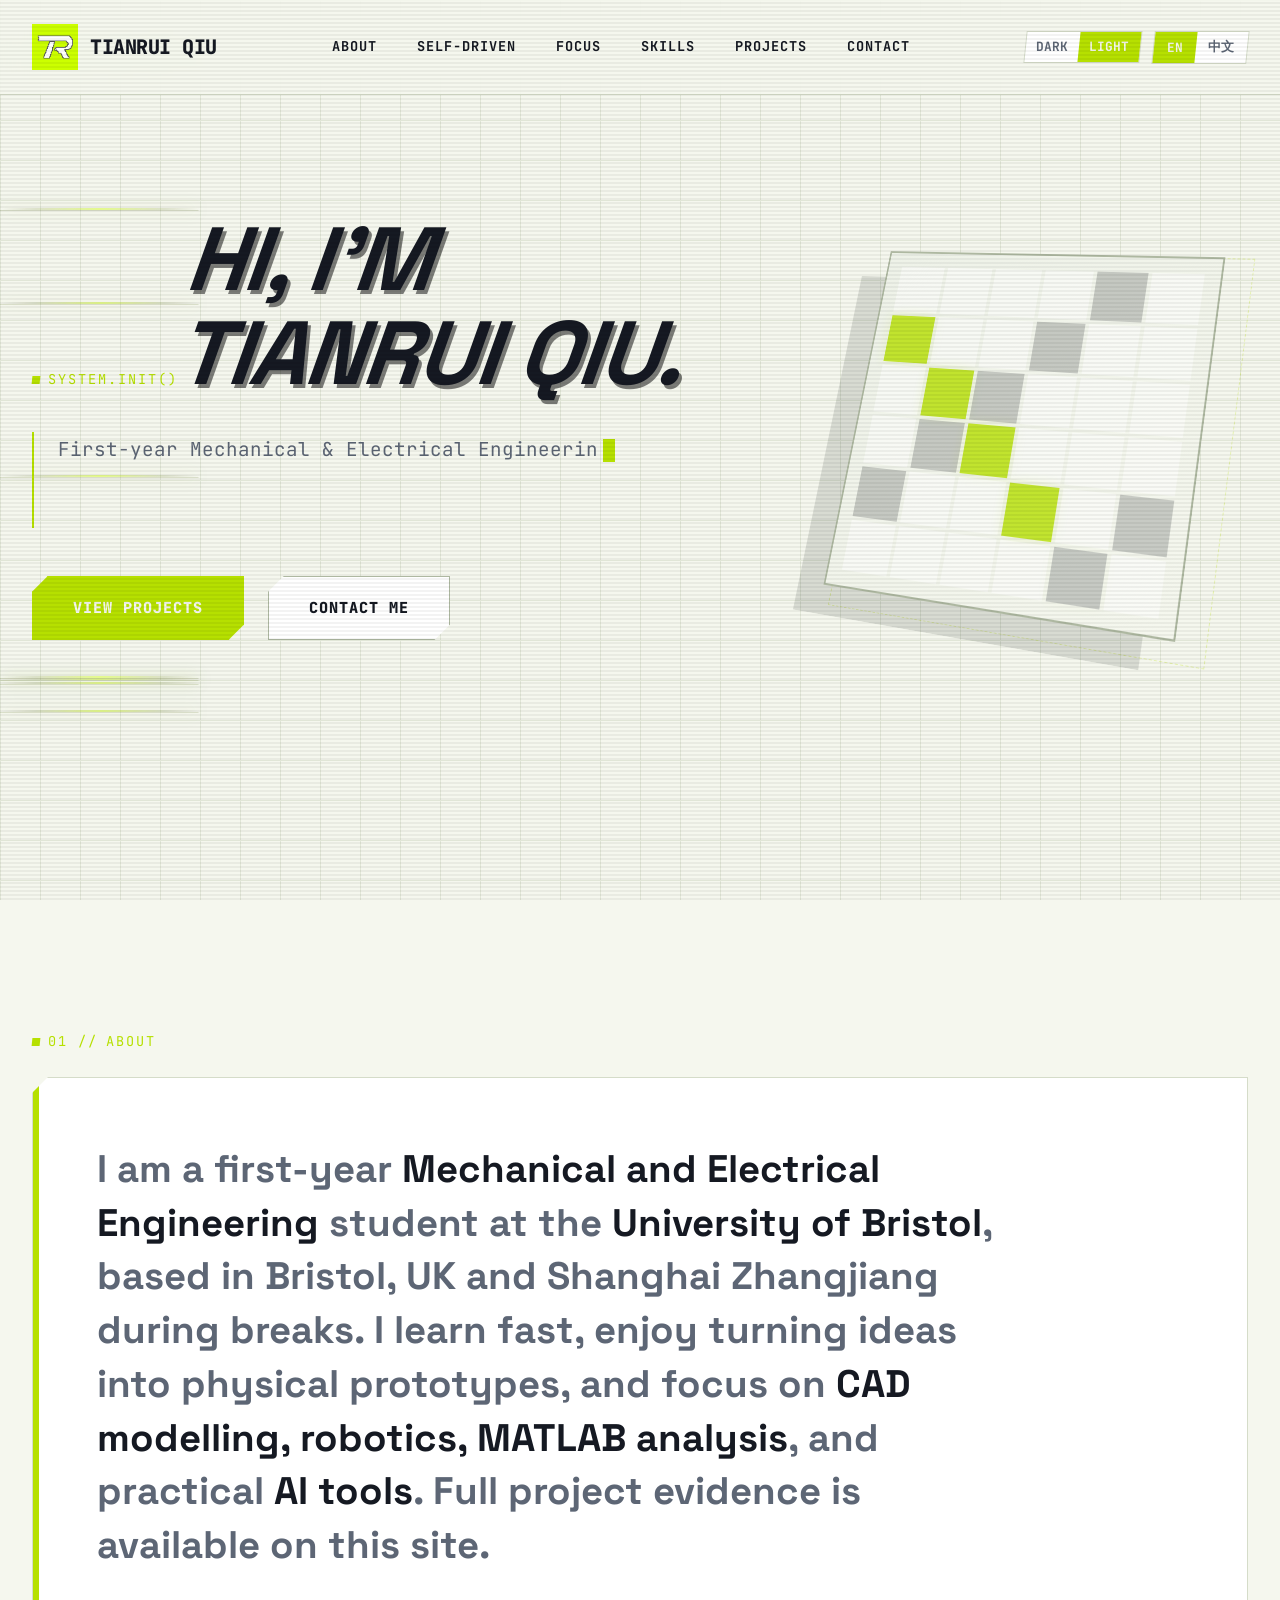
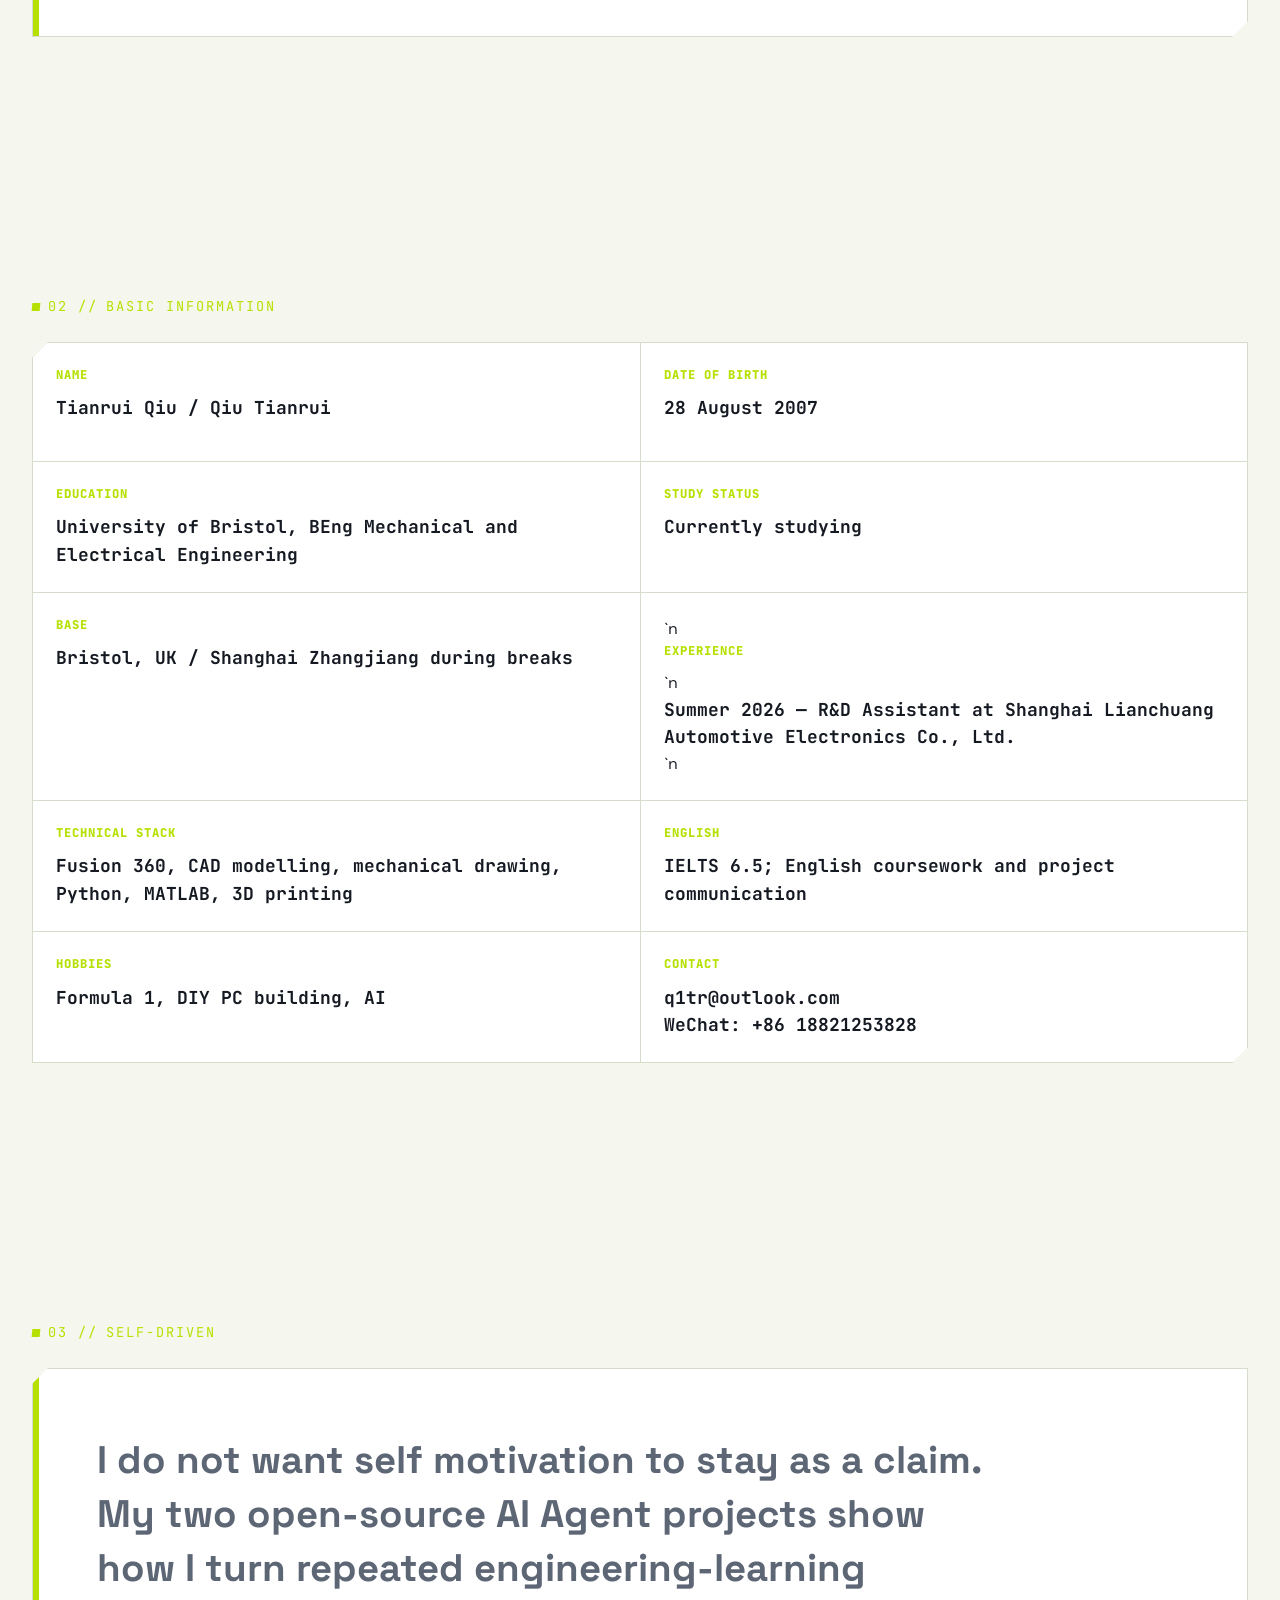
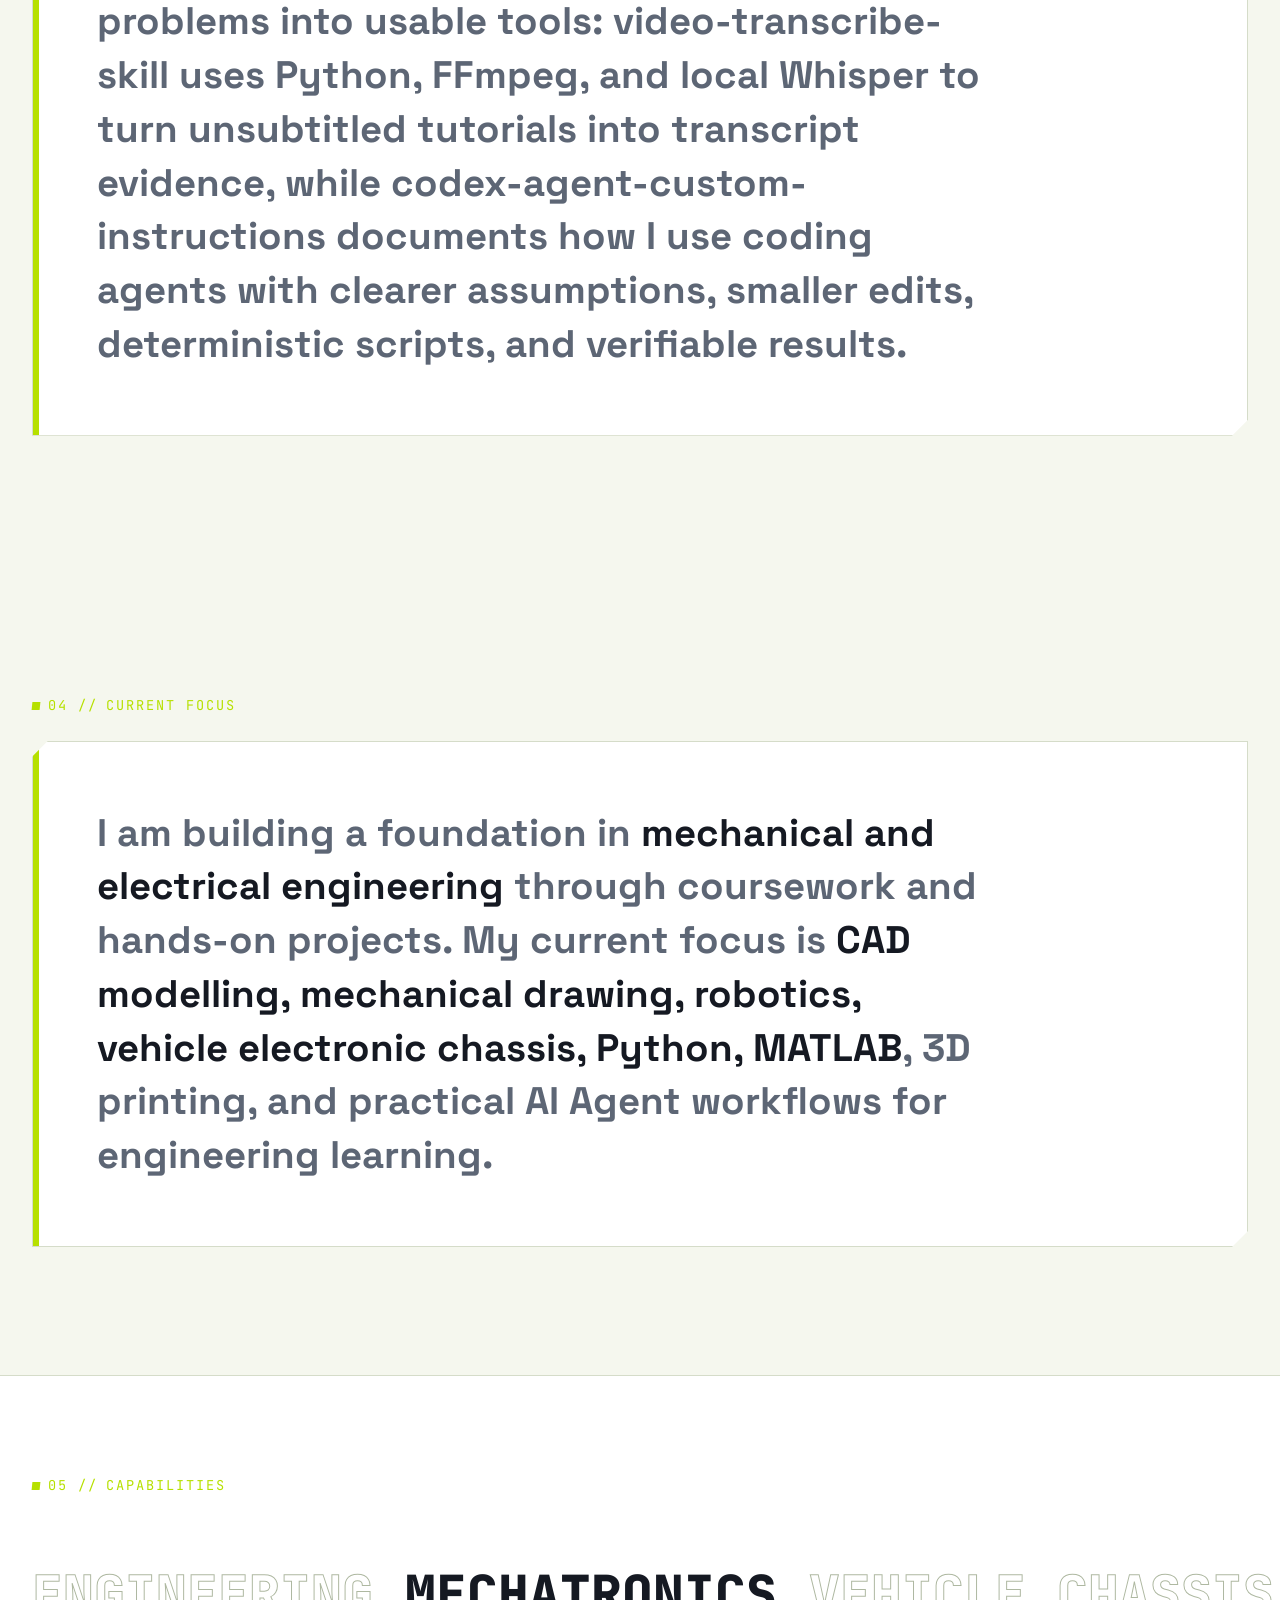
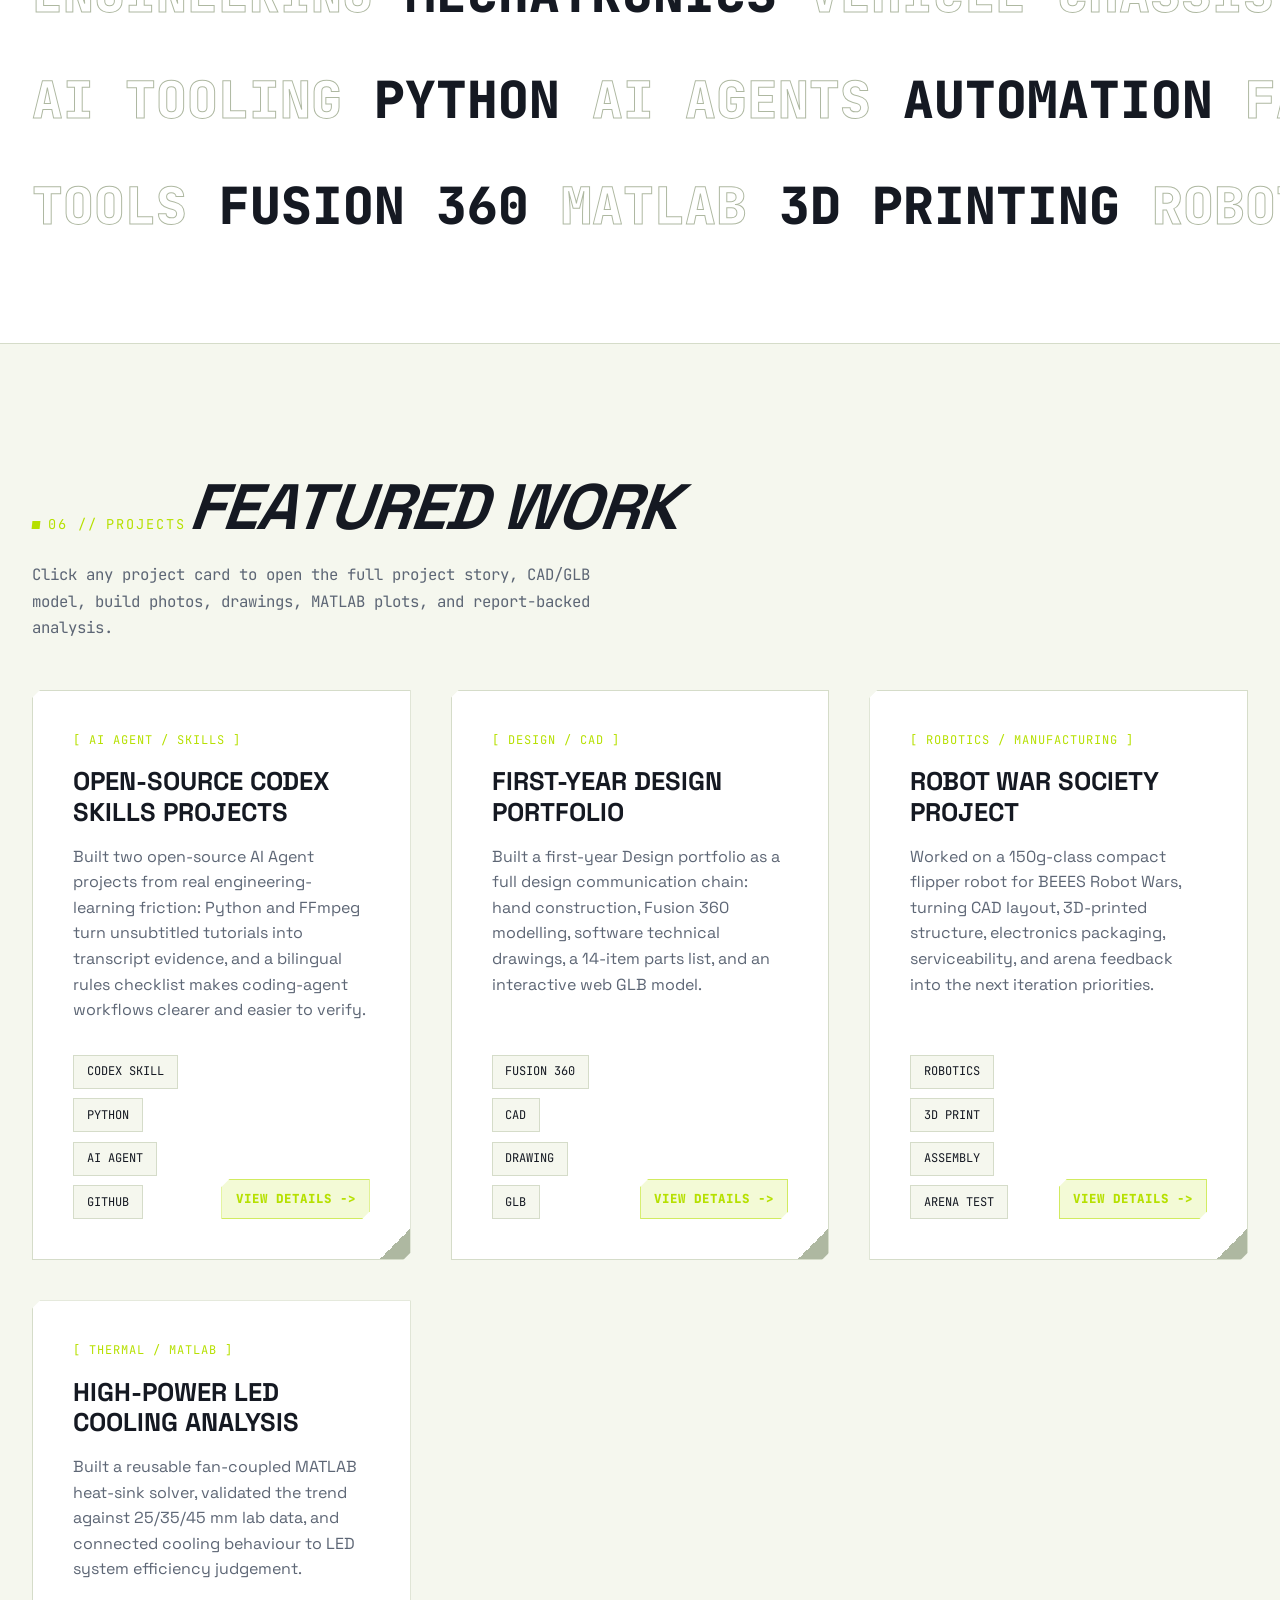
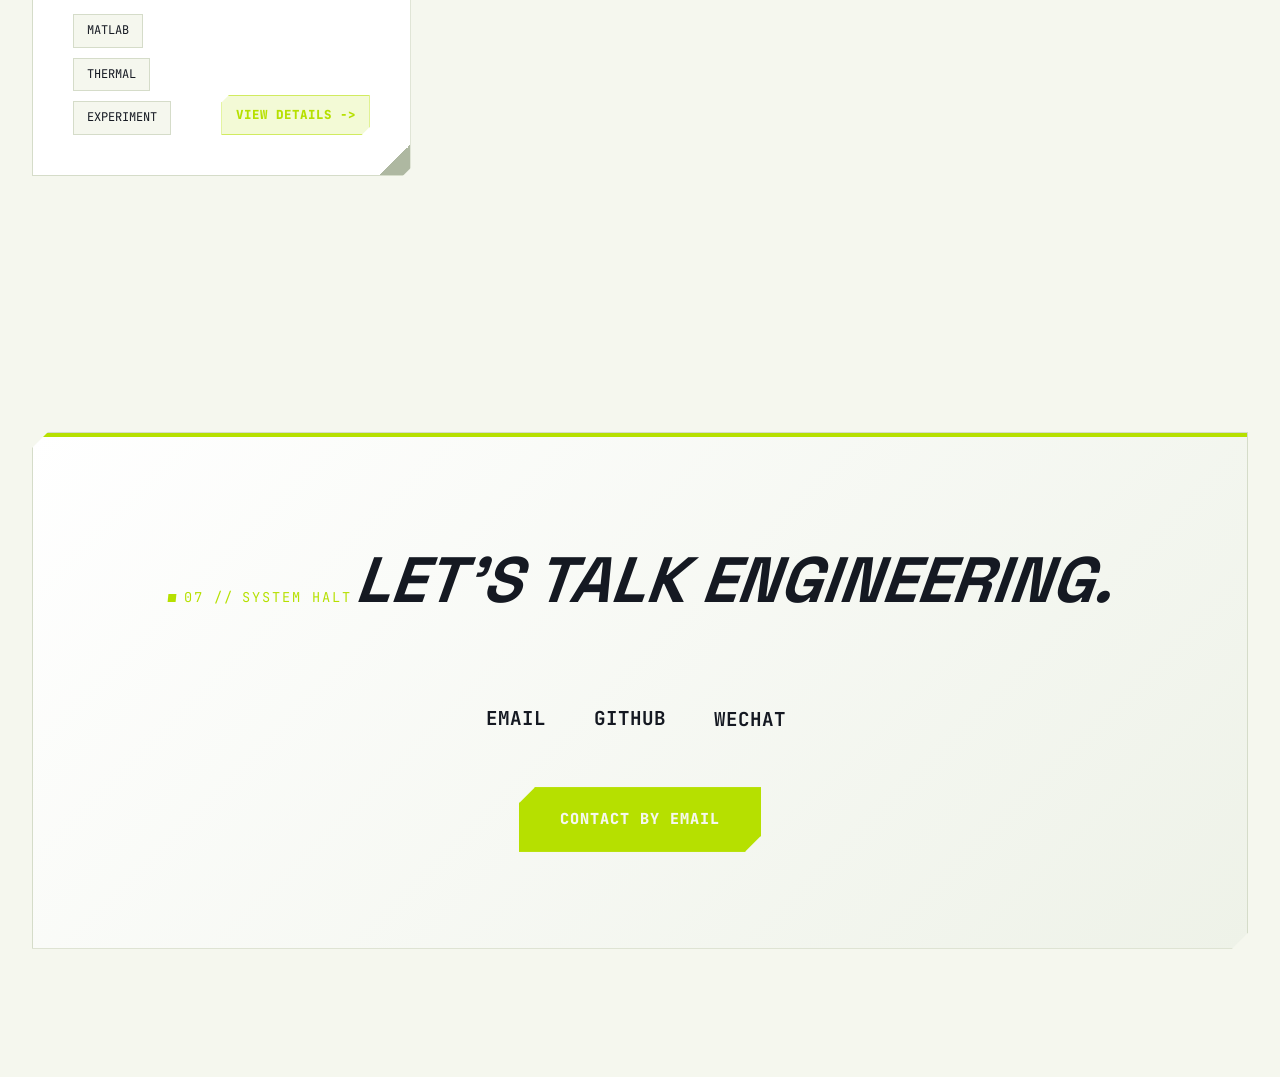
==== commit 2f19a897: "Update portfolio experience after summer placement" ====
--- a/index.html
+++ b/index.html
@@ -1137,10 +1137,7 @@
                         <span class="info-label" data-en="Base" data-zh="所在地">Base</span>
                         <p class="info-value" data-en="Bristol, UK / Shanghai Zhangjiang during breaks" data-zh="英国布里斯托 / 假期上海张江">Bristol, UK / Shanghai Zhangjiang during breaks</p>
                     </article>
-                    <article class="info-item">
-                        <span class="info-label" data-en="Internship Target" data-zh="实习目标">Internship Target</span>
-                        <p class="info-value" data-en="Open to 2026 summer internships in mechatronics, medical robotics, vehicle electronic chassis, product engineering, or AI Agent workflows." data-zh="2026 暑期实习方向：机电、医疗机器人、车辆电子底盘、产品工程、AI Agent。">Open to 2026 summer internships in mechatronics, medical robotics, vehicle electronic chassis, product engineering, or AI Agent workflows.</p>
-                    </article>
+                    <article class="info-item">`n                        <span class="info-label" data-en="Experience" data-zh="实习经历">Experience</span>`n                        <p class="info-value" data-en="Summer 2026 — R&amp;D Assistant at Shanghai Lianchuang Automotive Electronics Co., Ltd." data-zh="2026 年暑假｜上海联创汽车电子有限公司｜研发助理">Summer 2026 — R&amp;D Assistant at Shanghai Lianchuang Automotive Electronics Co., Ltd.</p>`n                    </article>
                     <article class="info-item">
                         <span class="info-label" data-en="Technical Stack" data-zh="技术栈">Technical Stack</span>
                         <p class="info-value" data-en="Fusion 360, CAD modelling, mechanical drawing, Python, MATLAB, 3D printing" data-zh="Fusion 360、CAD 建模、机械制图、Python、MATLAB、3D 打印">Fusion 360, CAD modelling, mechanical drawing, Python, MATLAB, 3D printing</p>
@@ -1287,9 +1284,7 @@
             <div class="container reveal">
                 <div class="contact-wrap">
                     <div class="section-tag mono">07 // <span data-en="System Halt" data-zh="联系通道">System Halt</span></div>
-                    <h2 class="contact-title italic-speed" data-en="Open to 2026 Summer Internships." data-zh="正在寻找 2026 暑期实习。">
-                        Open to 2026 Summer Internships.
-                    </h2>
+                    <h2 class="contact-title italic-speed" data-en="Let's Talk Engineering." data-zh="欢迎交流工程实践。">`n                        Let's Talk Engineering.`n                    </h2>
 
                     <div class="contact-links">
                         <a href="mailto:q1tr@outlook.com" class="c-link">EMAIL</a>
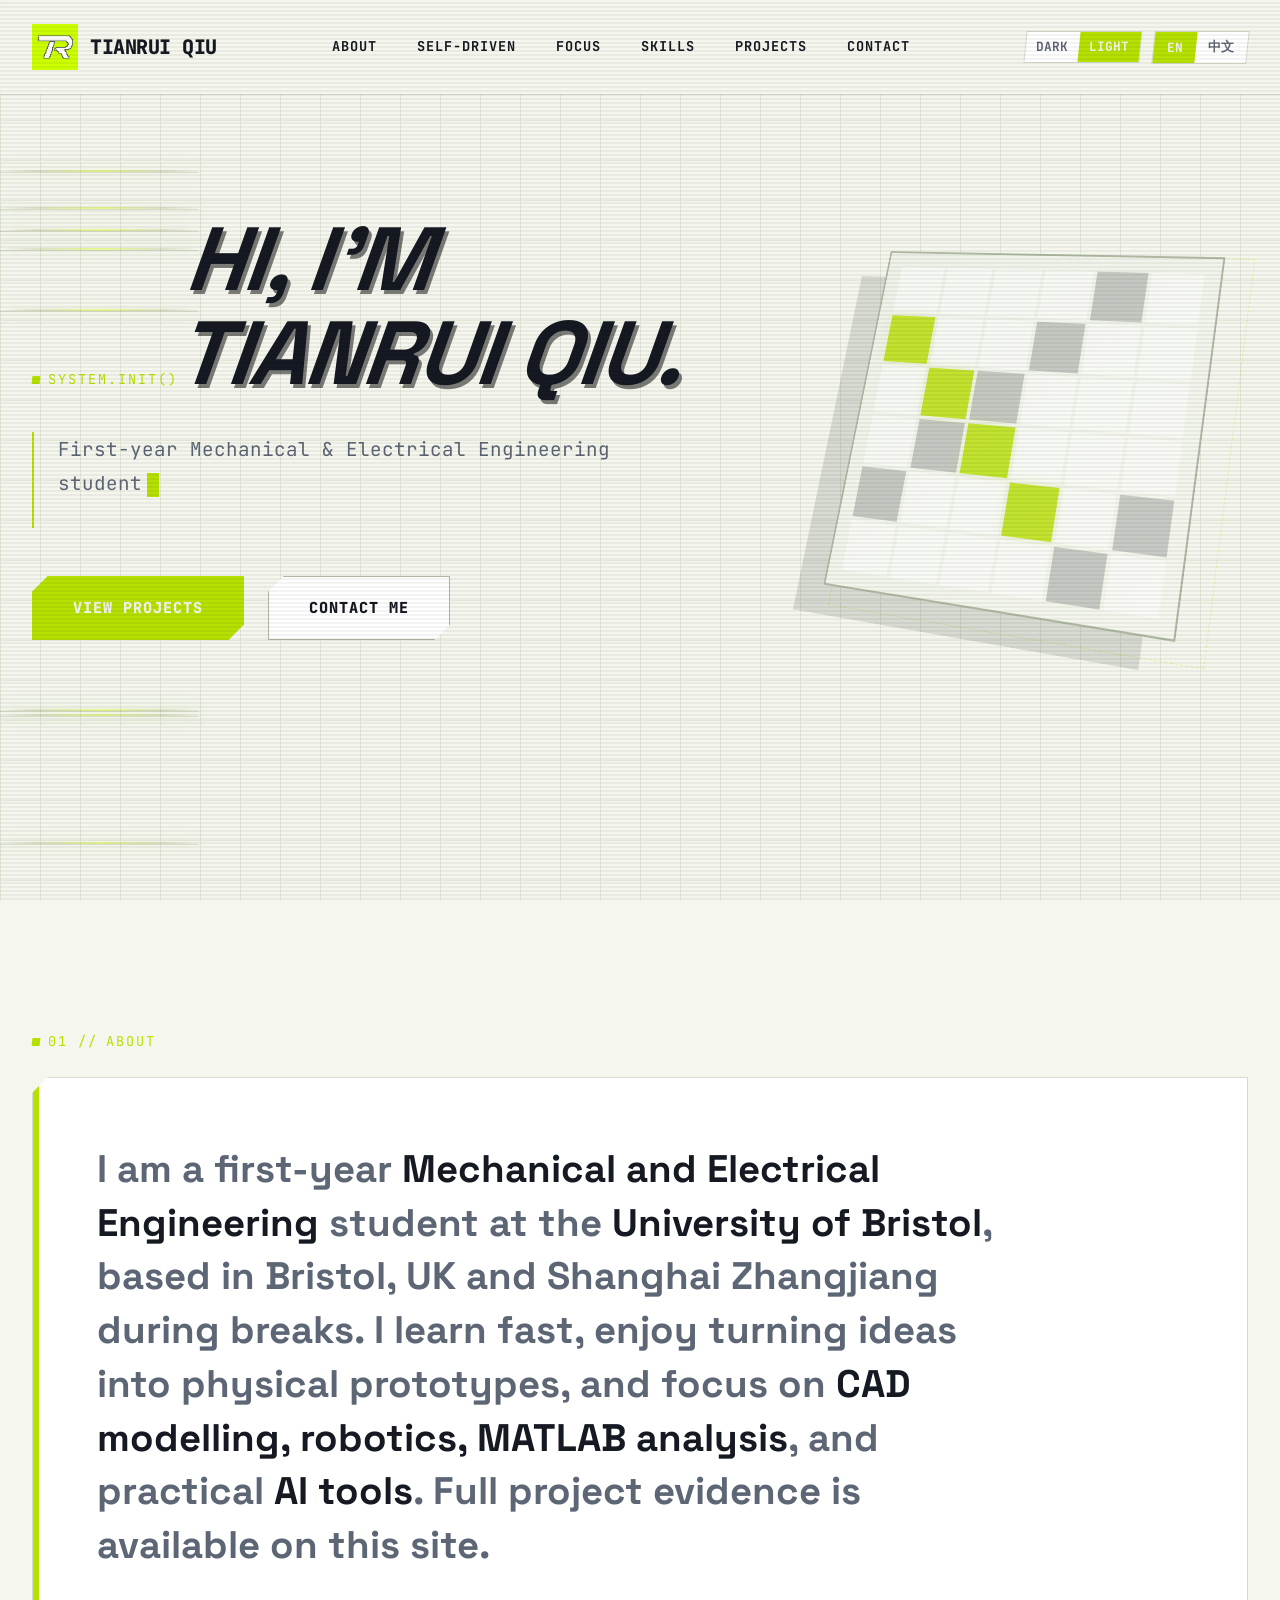
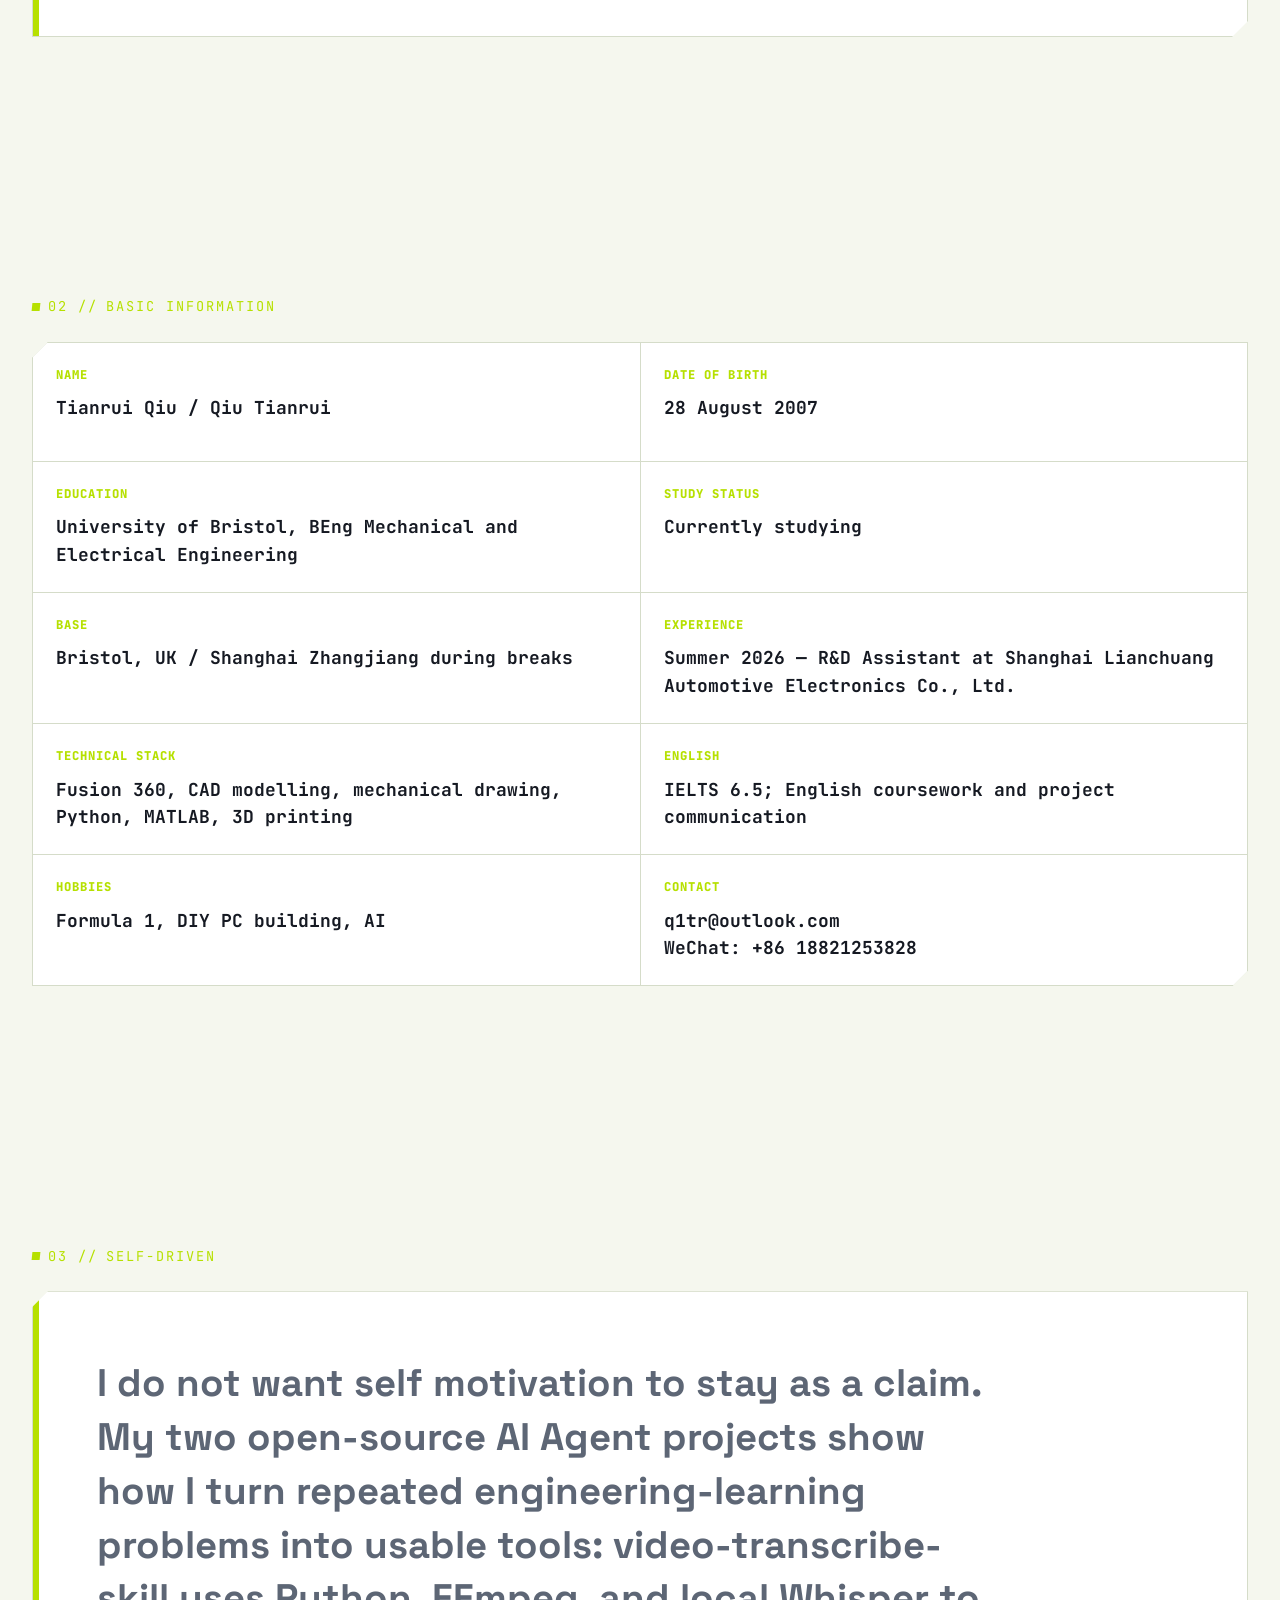
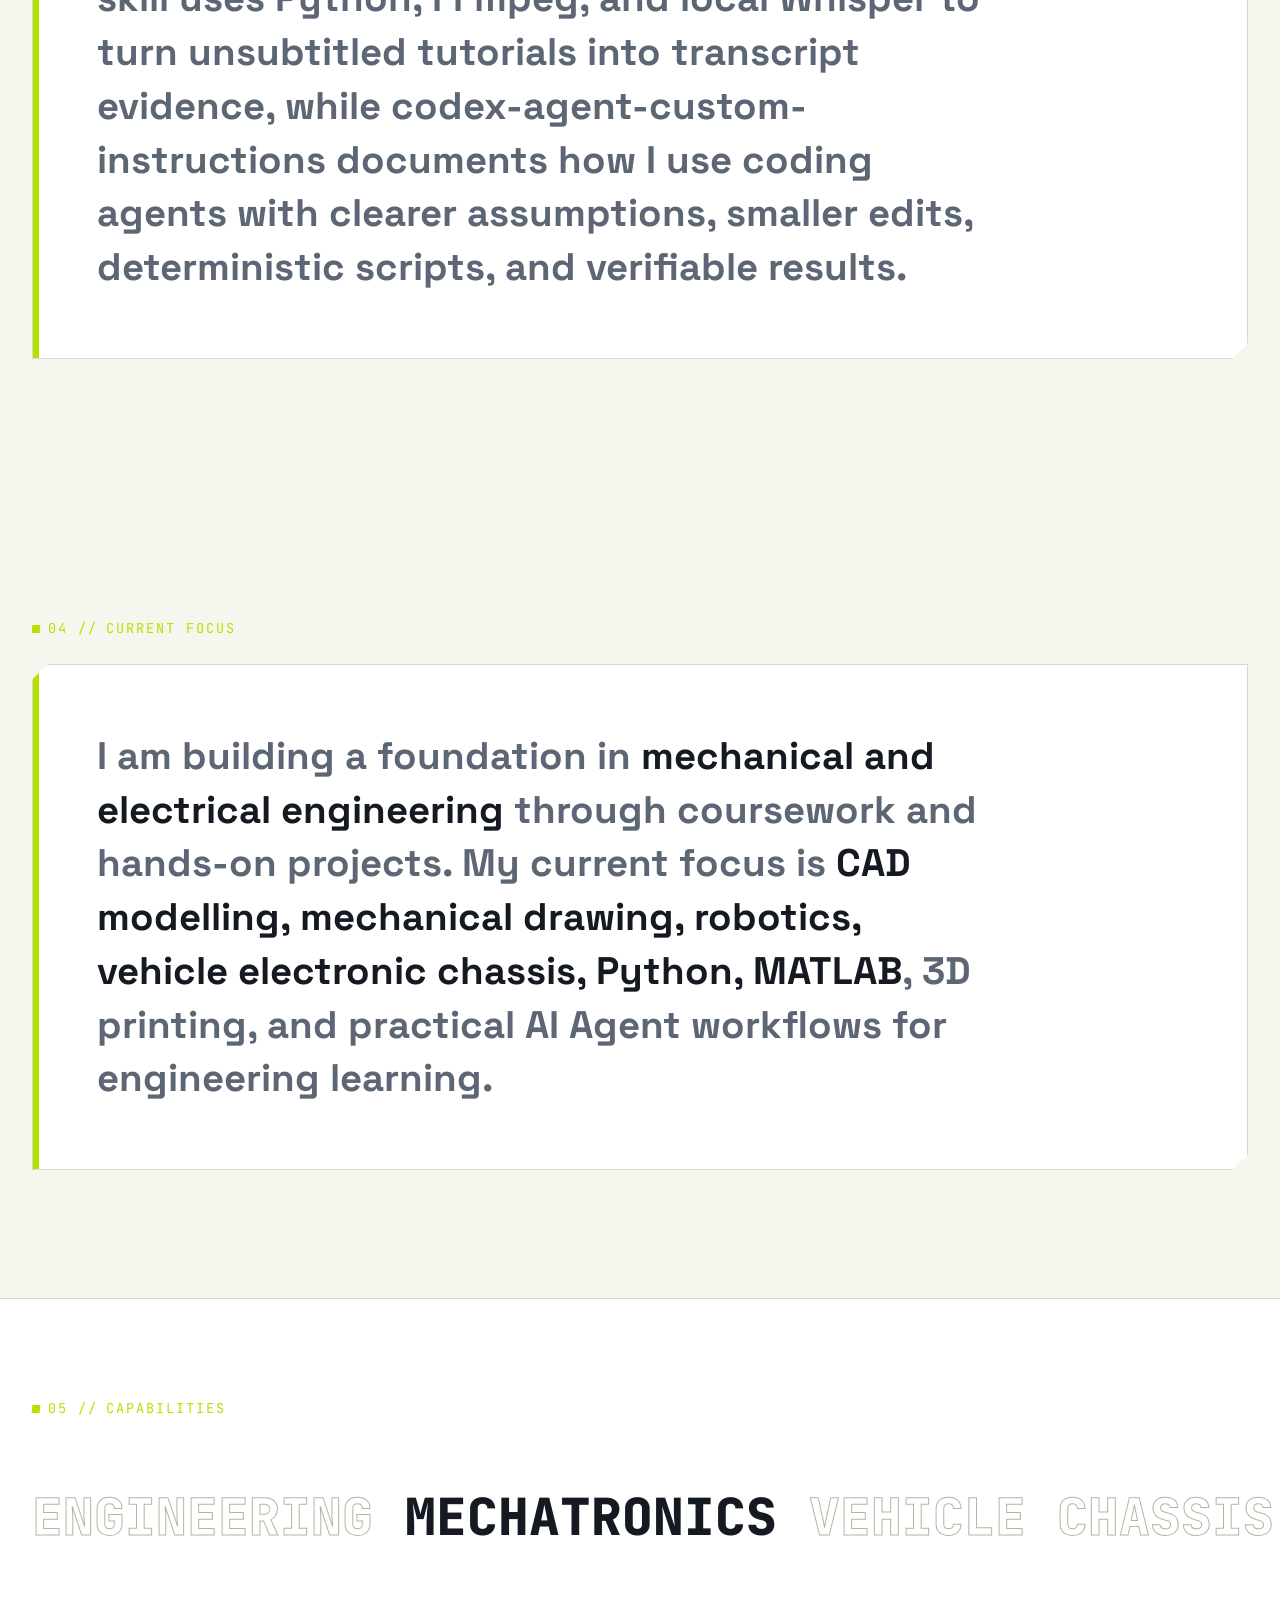
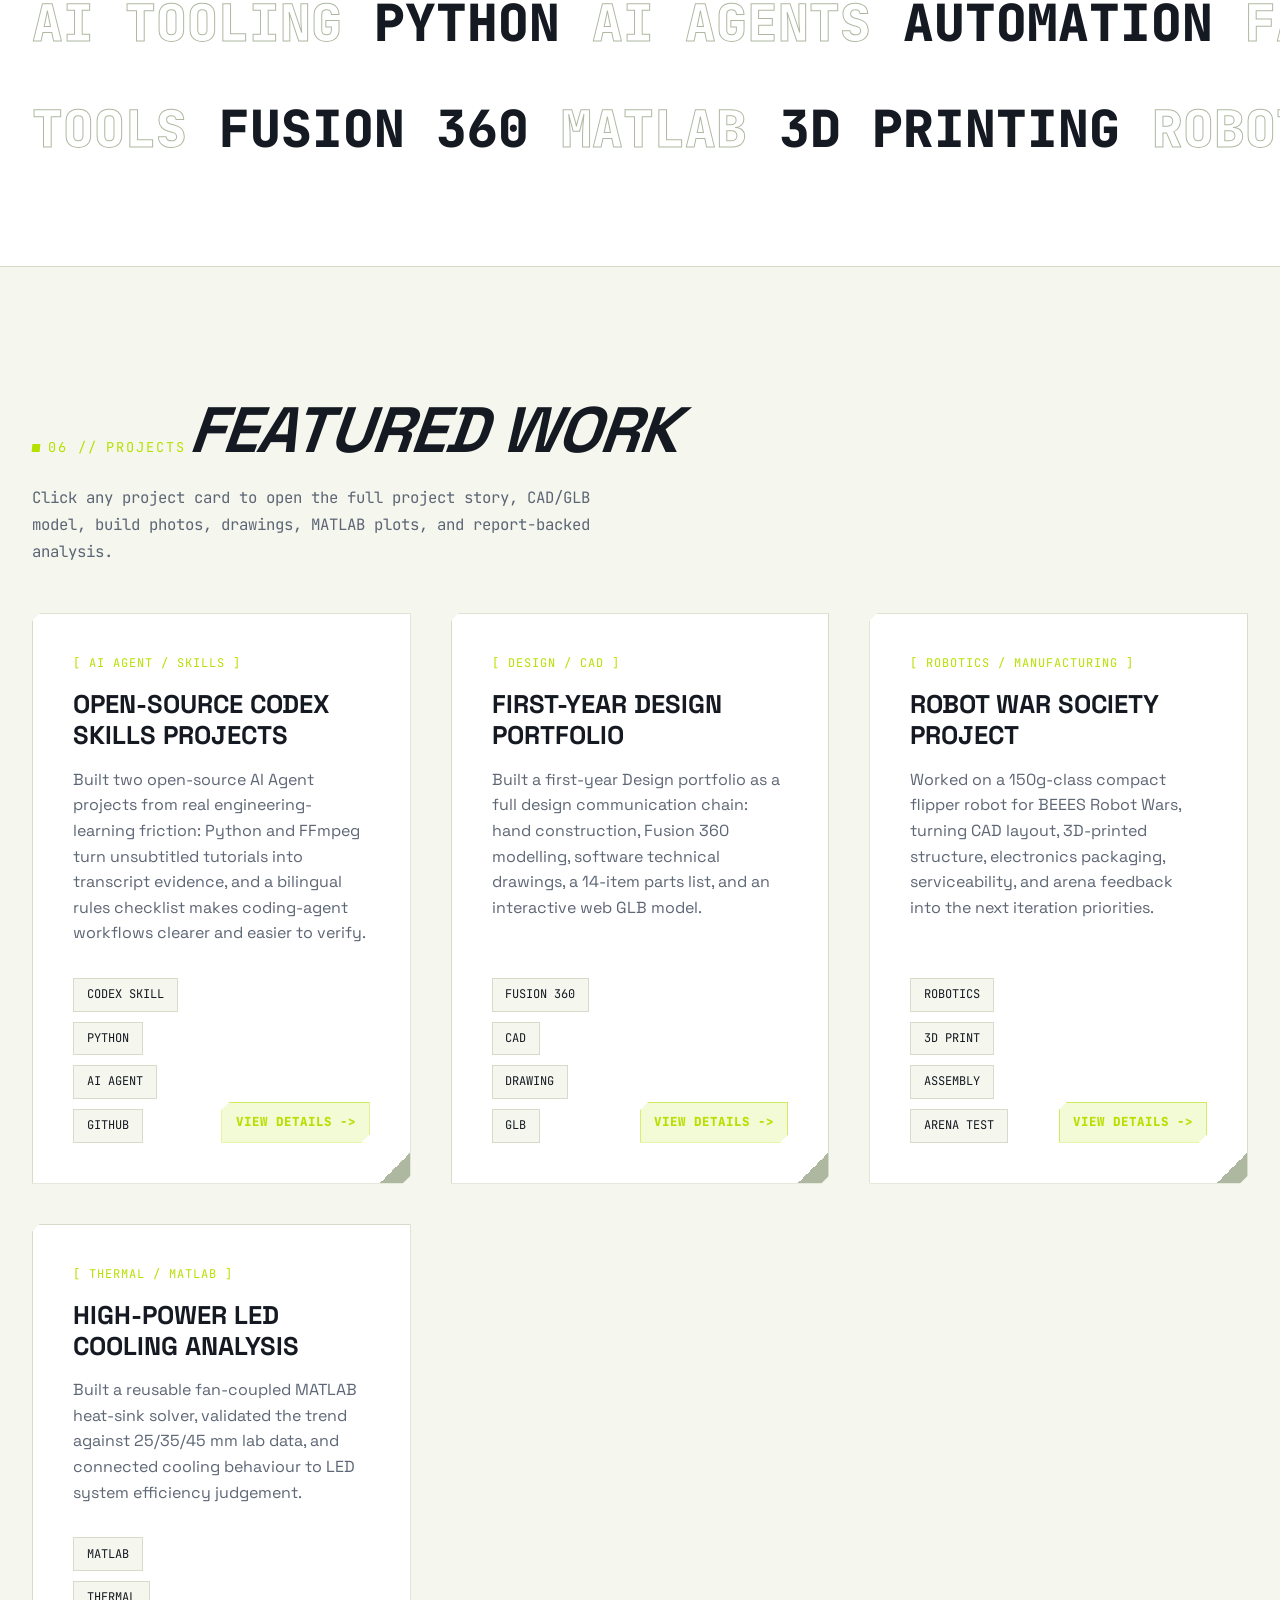
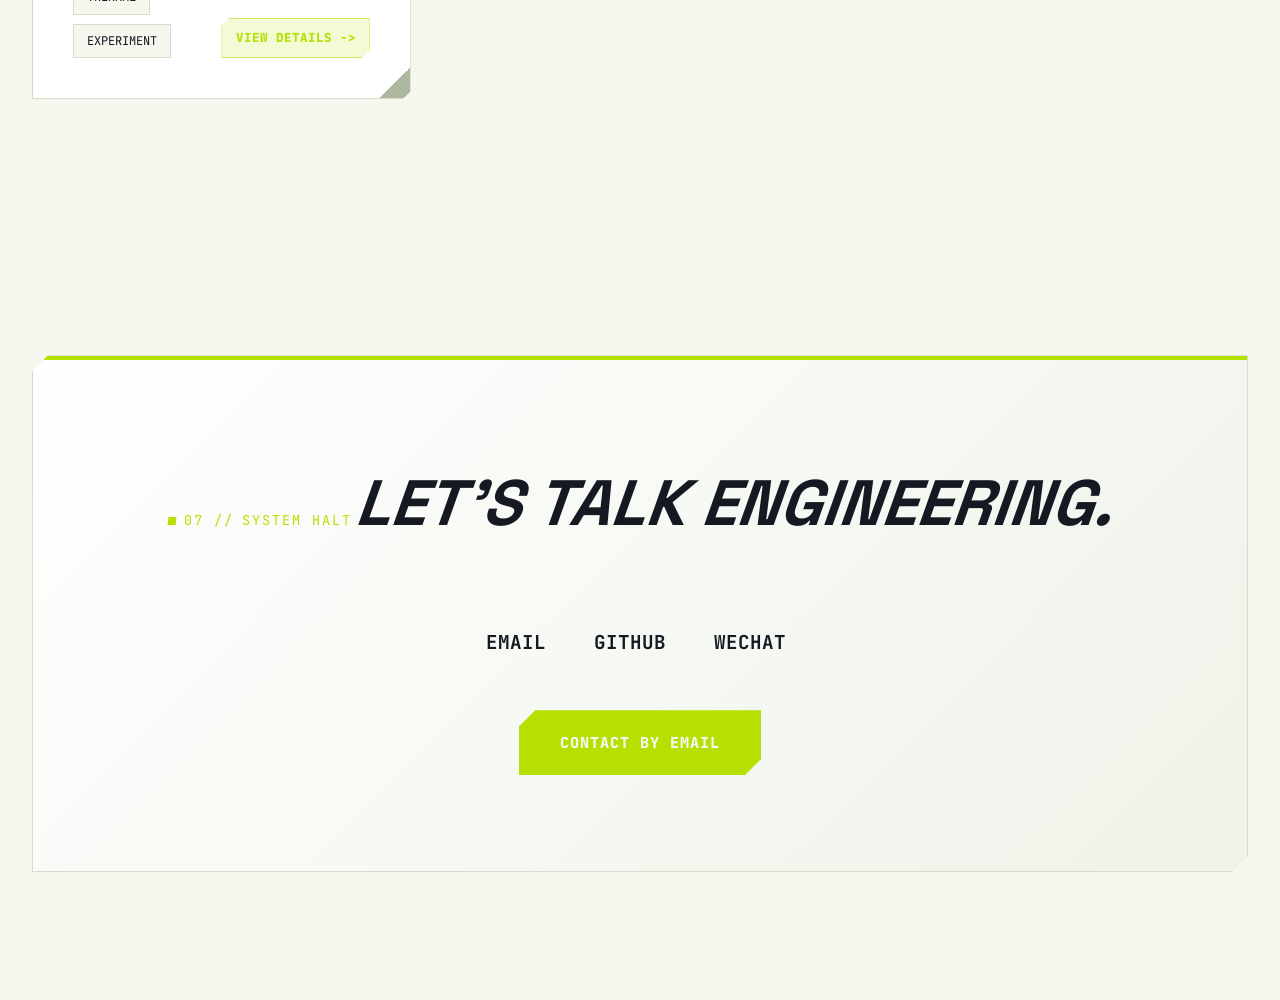
==== commit fec53c78: "Fix HTML whitespace in portfolio content update" ====
--- a/index.html
+++ b/index.html
@@ -1137,7 +1137,10 @@
                         <span class="info-label" data-en="Base" data-zh="所在地">Base</span>
                         <p class="info-value" data-en="Bristol, UK / Shanghai Zhangjiang during breaks" data-zh="英国布里斯托 / 假期上海张江">Bristol, UK / Shanghai Zhangjiang during breaks</p>
                     </article>
-                    <article class="info-item">`n                        <span class="info-label" data-en="Experience" data-zh="实习经历">Experience</span>`n                        <p class="info-value" data-en="Summer 2026 — R&amp;D Assistant at Shanghai Lianchuang Automotive Electronics Co., Ltd." data-zh="2026 年暑假｜上海联创汽车电子有限公司｜研发助理">Summer 2026 — R&amp;D Assistant at Shanghai Lianchuang Automotive Electronics Co., Ltd.</p>`n                    </article>
+                    <article class="info-item">
+                        <span class="info-label" data-en="Experience" data-zh="实习经历">Experience</span>
+                        <p class="info-value" data-en="Summer 2026 — R&amp;D Assistant at Shanghai Lianchuang Automotive Electronics Co., Ltd." data-zh="2026 年暑假｜上海联创汽车电子有限公司｜研发助理">Summer 2026 — R&amp;D Assistant at Shanghai Lianchuang Automotive Electronics Co., Ltd.</p>
+                    </article>
                     <article class="info-item">
                         <span class="info-label" data-en="Technical Stack" data-zh="技术栈">Technical Stack</span>
                         <p class="info-value" data-en="Fusion 360, CAD modelling, mechanical drawing, Python, MATLAB, 3D printing" data-zh="Fusion 360、CAD 建模、机械制图、Python、MATLAB、3D 打印">Fusion 360, CAD modelling, mechanical drawing, Python, MATLAB, 3D printing</p>
@@ -1284,7 +1287,9 @@
             <div class="container reveal">
                 <div class="contact-wrap">
                     <div class="section-tag mono">07 // <span data-en="System Halt" data-zh="联系通道">System Halt</span></div>
-                    <h2 class="contact-title italic-speed" data-en="Let's Talk Engineering." data-zh="欢迎交流工程实践。">`n                        Let's Talk Engineering.`n                    </h2>
+                    <h2 class="contact-title italic-speed" data-en="Let's Talk Engineering." data-zh="欢迎交流工程实践。">
+                        Let's Talk Engineering.
+                    </h2>
 
                     <div class="contact-links">
                         <a href="mailto:q1tr@outlook.com" class="c-link">EMAIL</a>
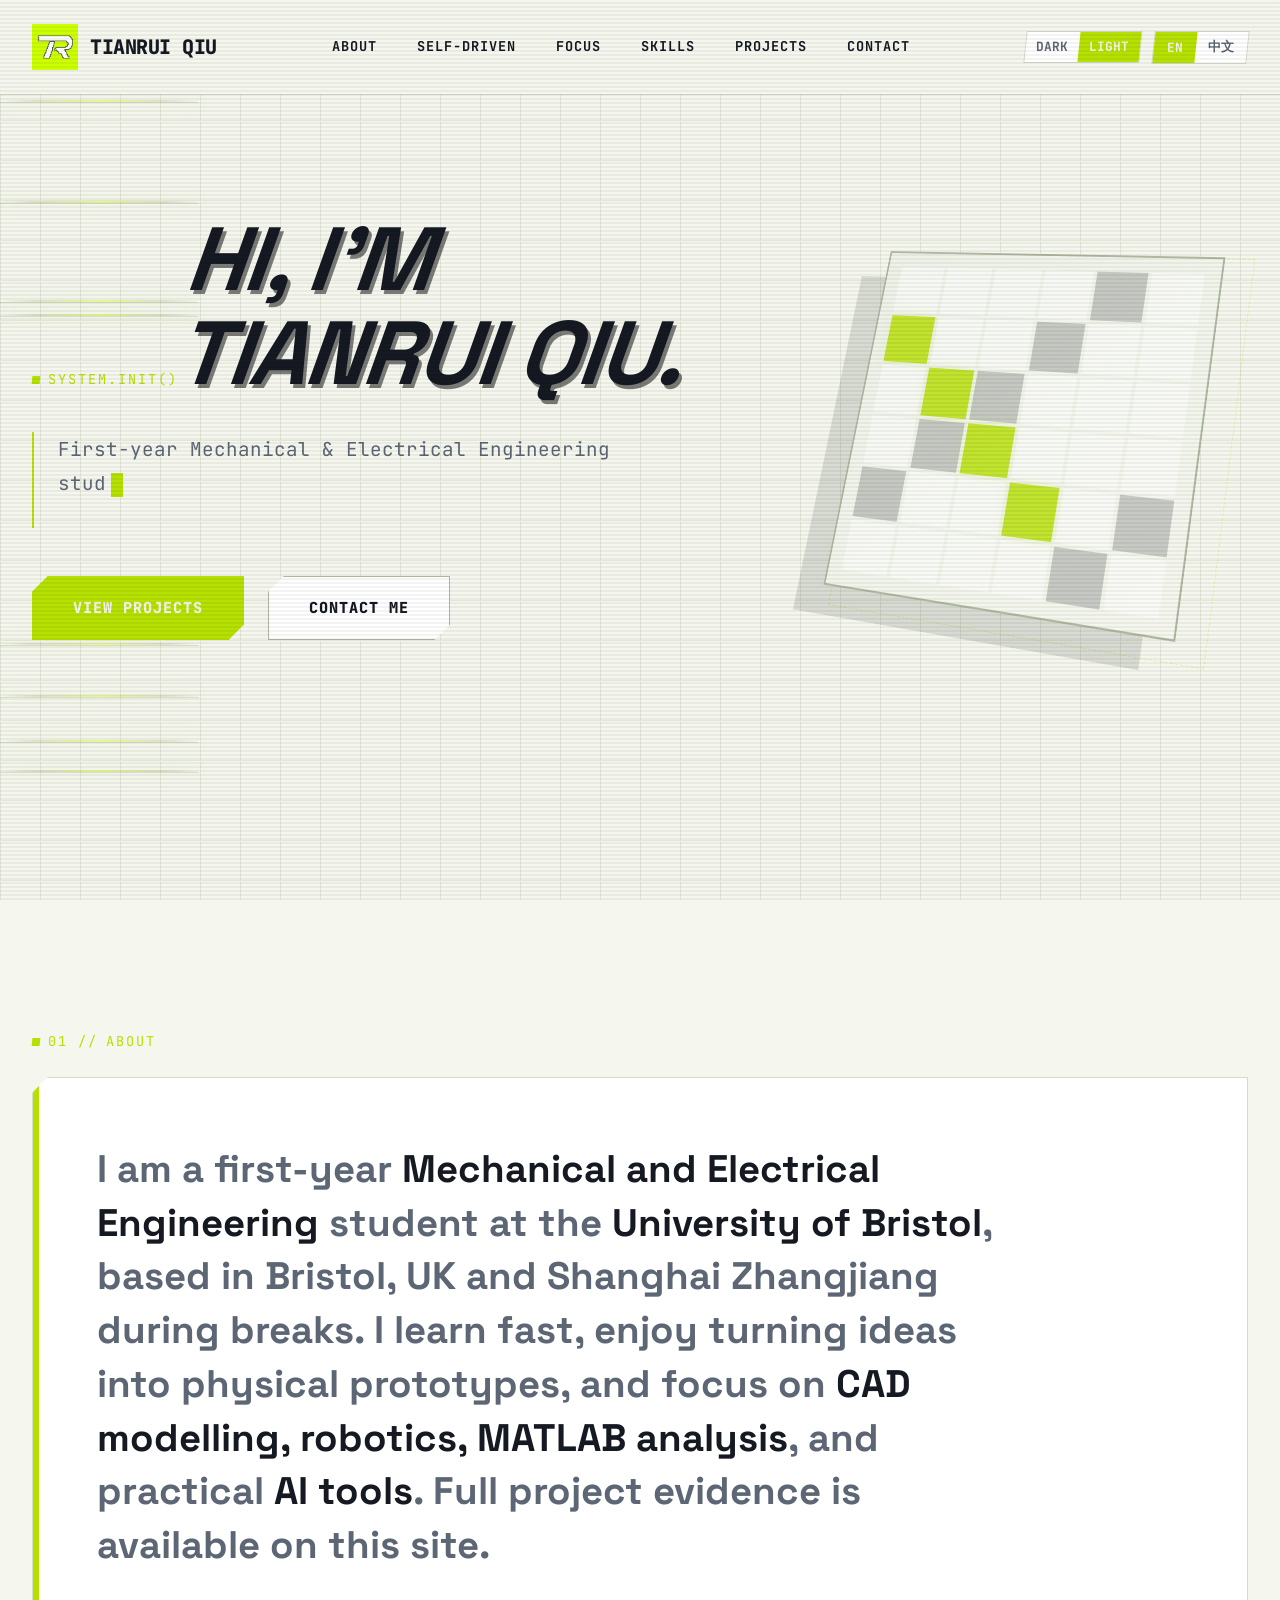
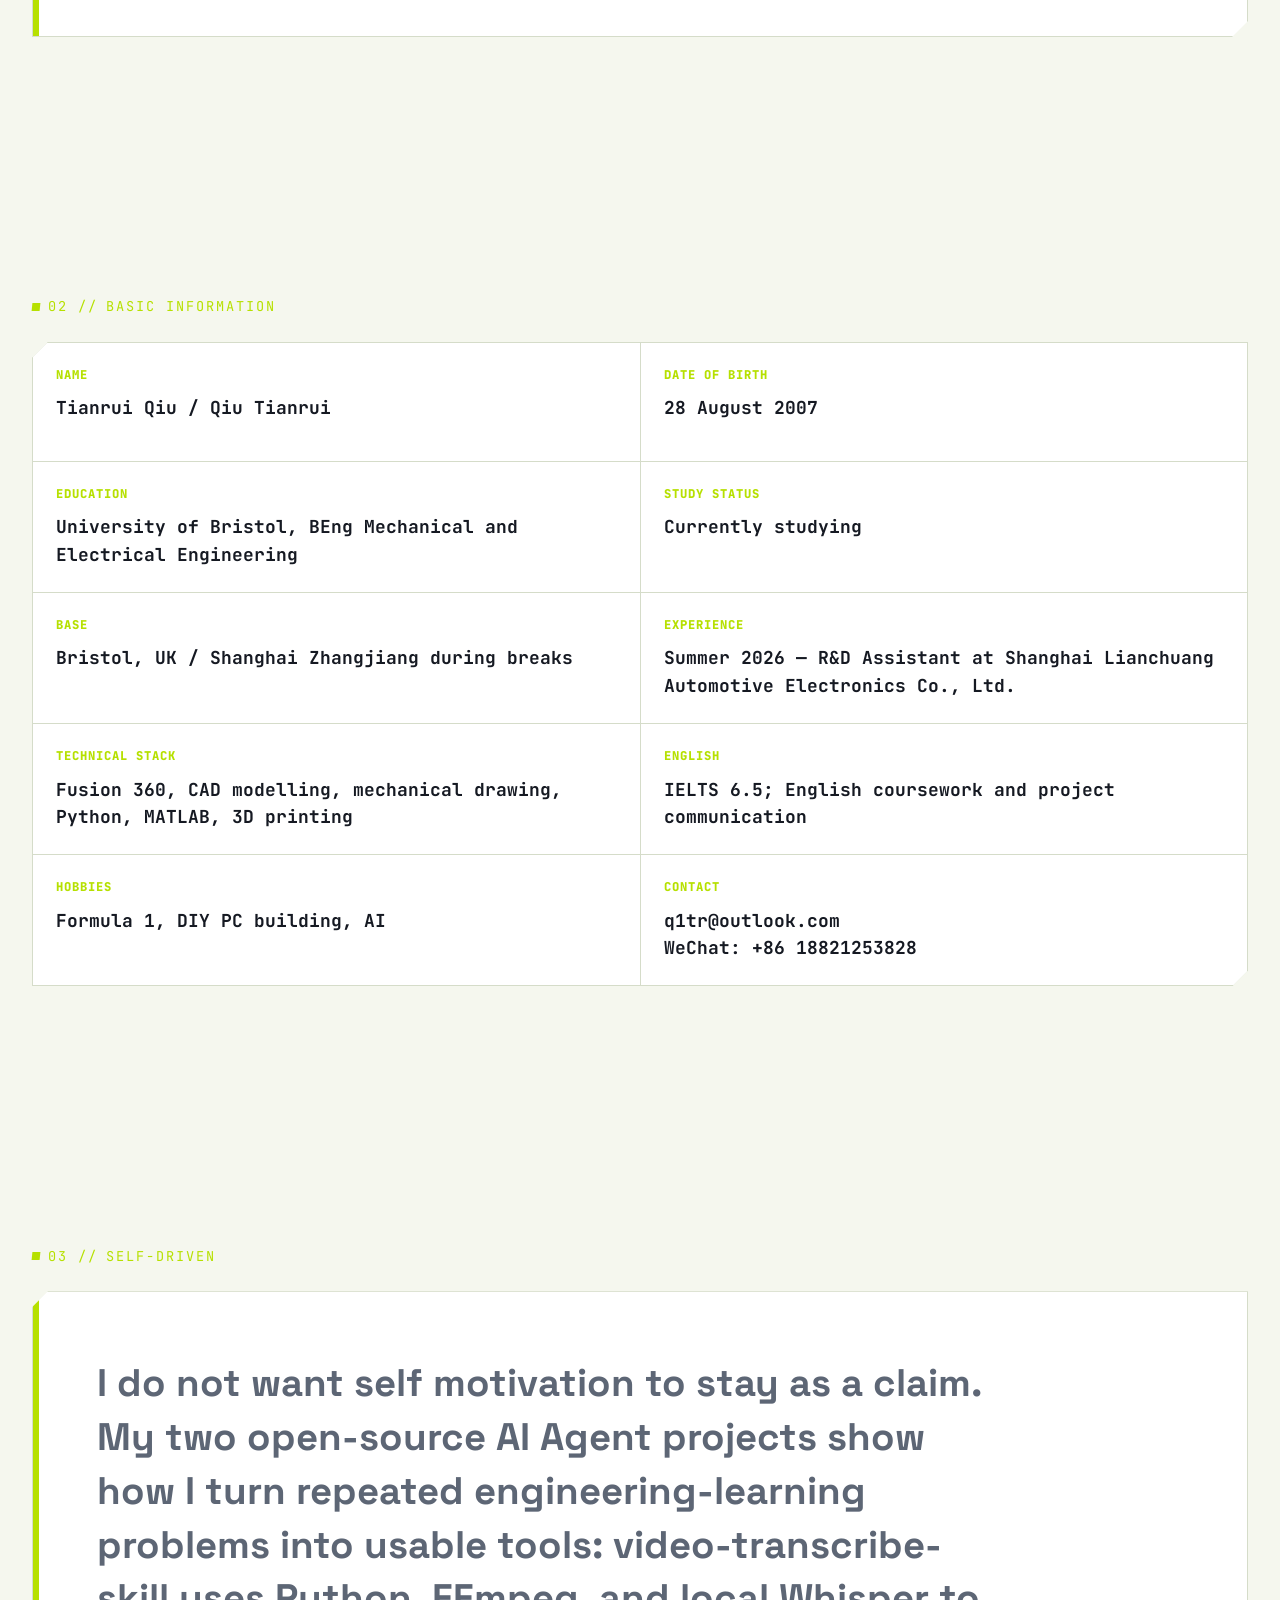
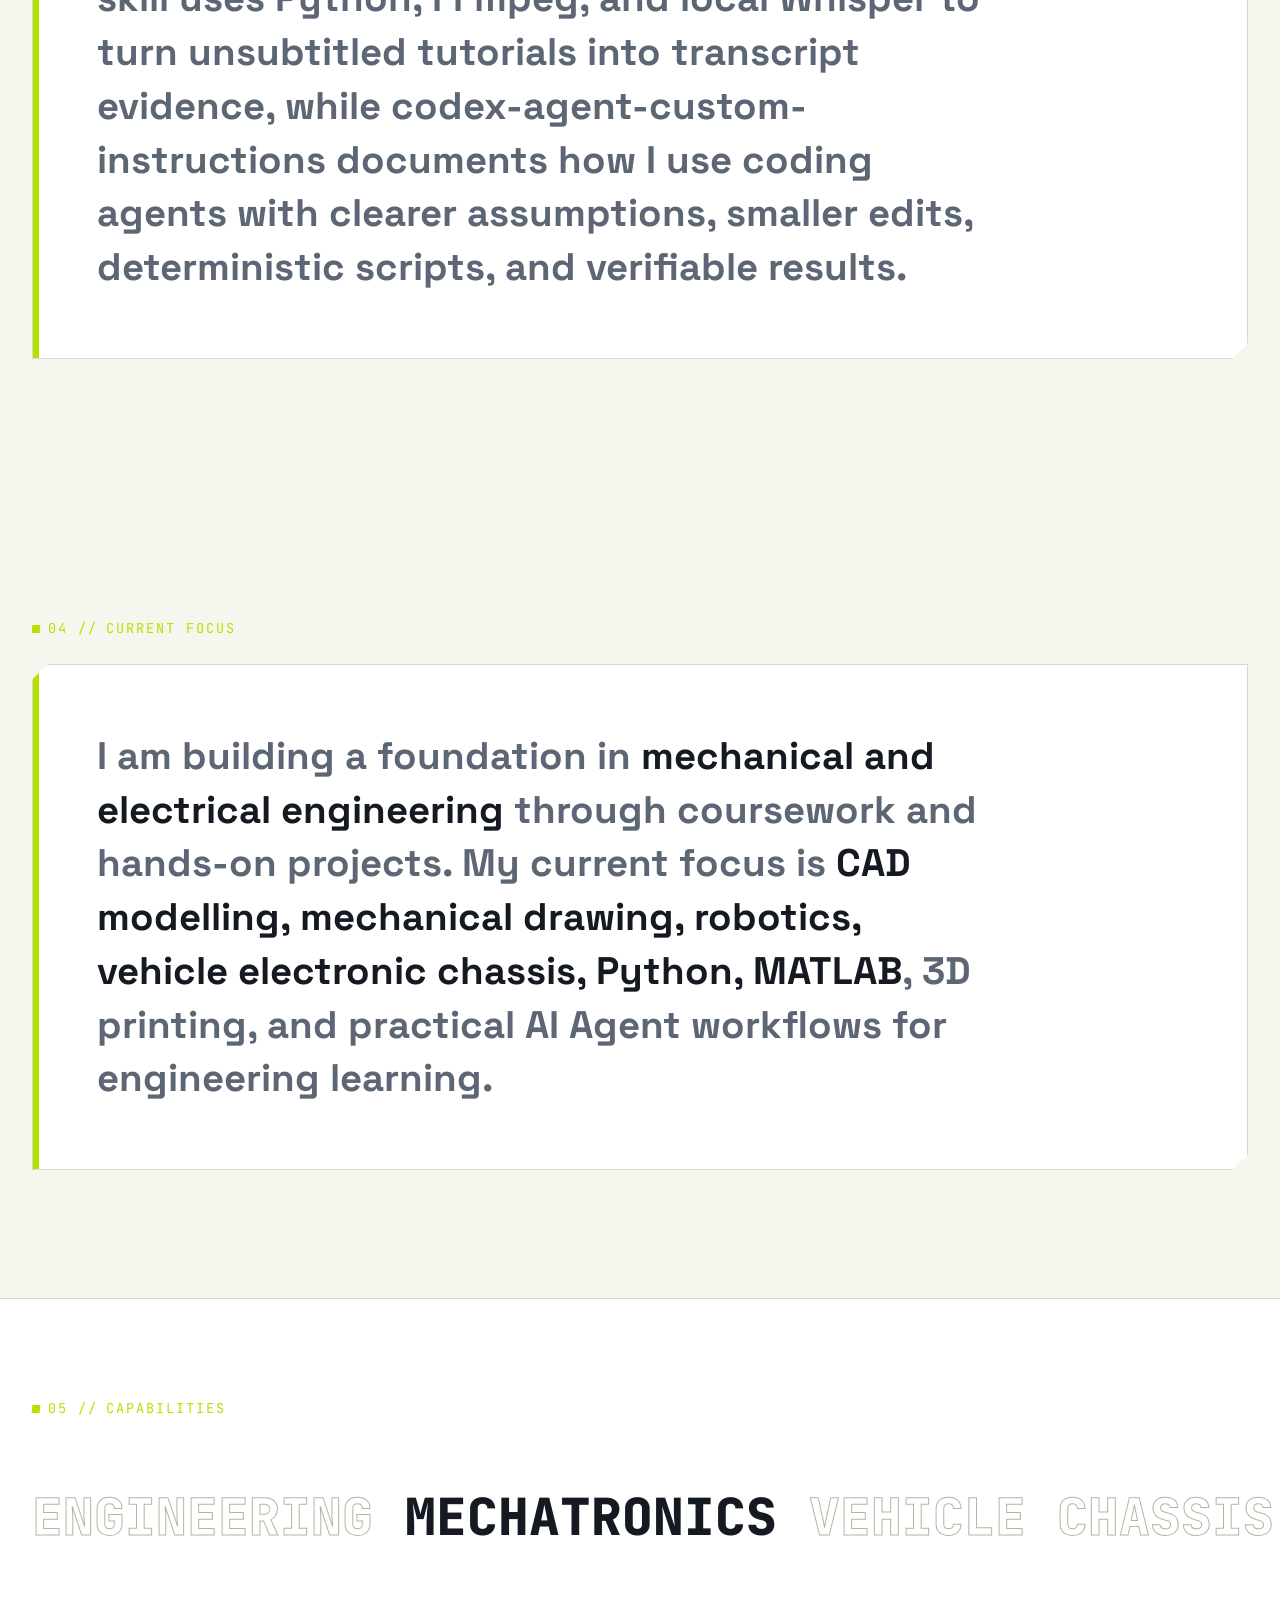
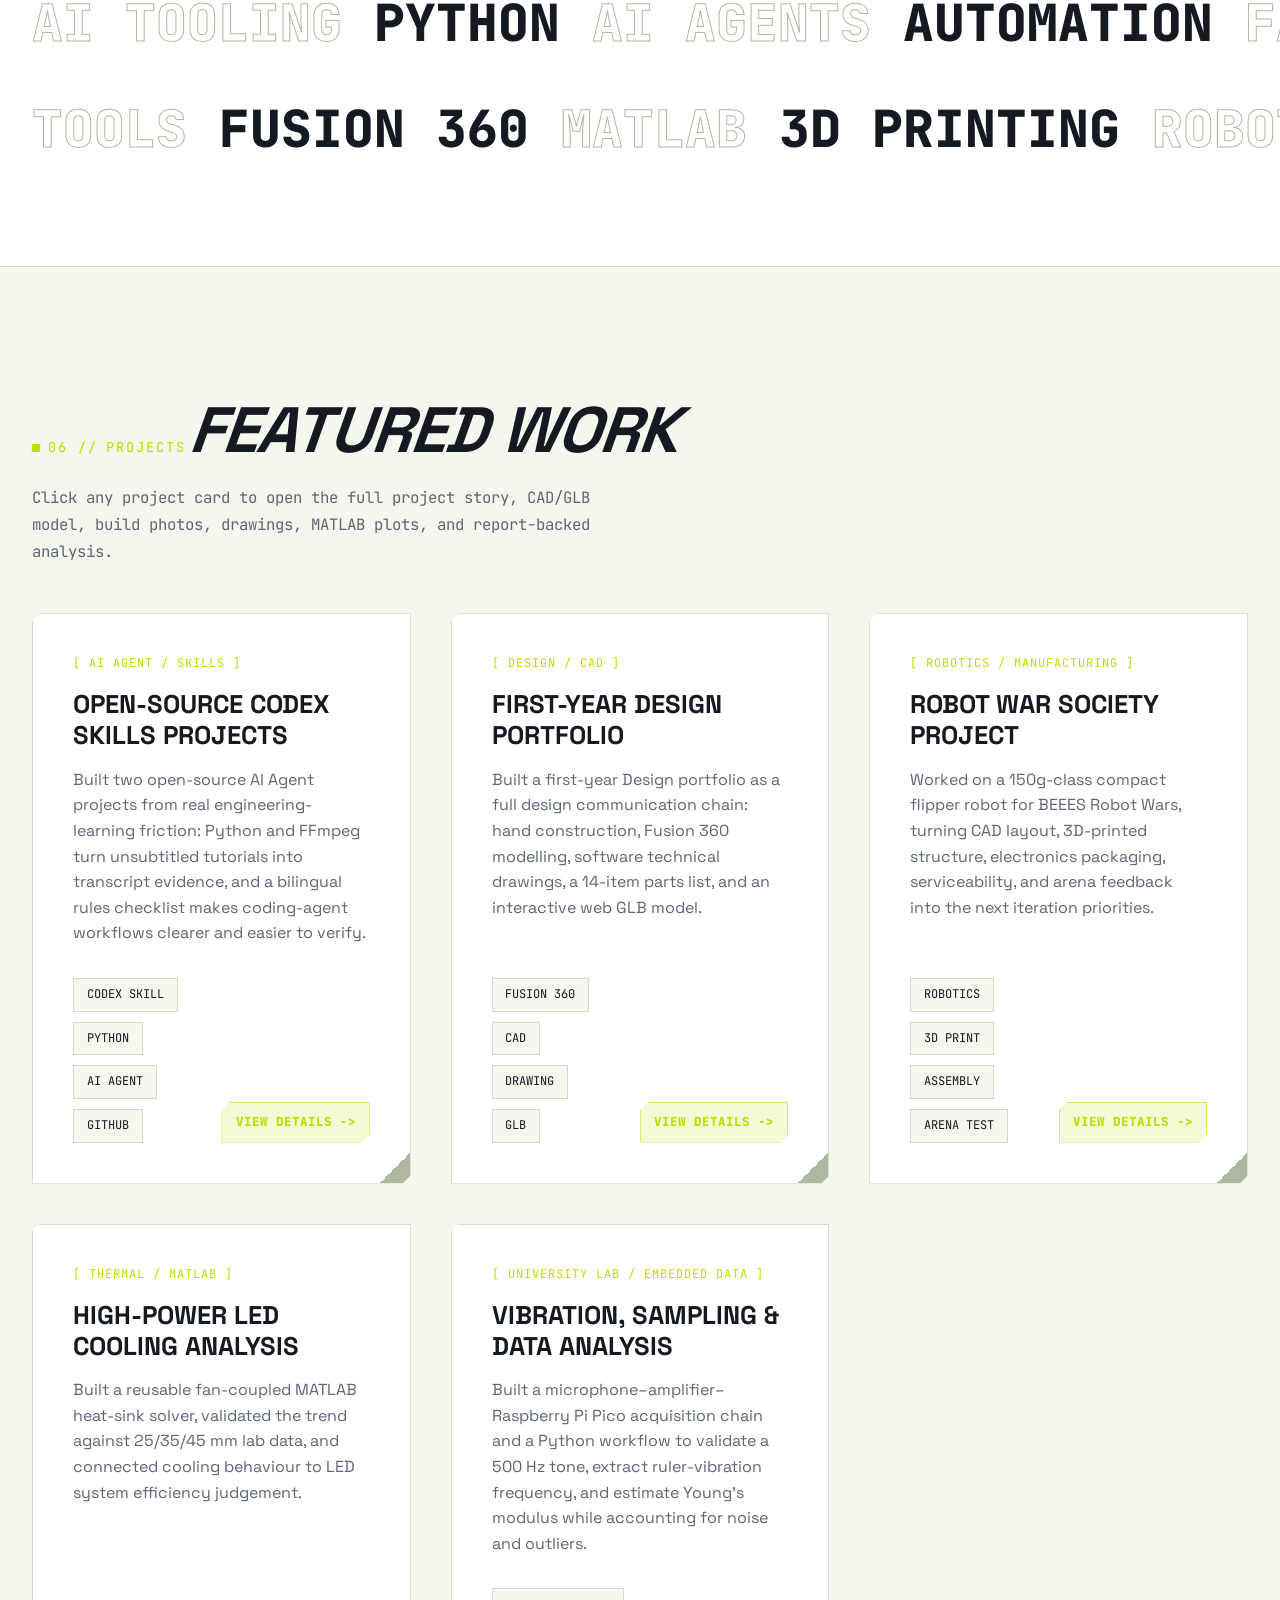
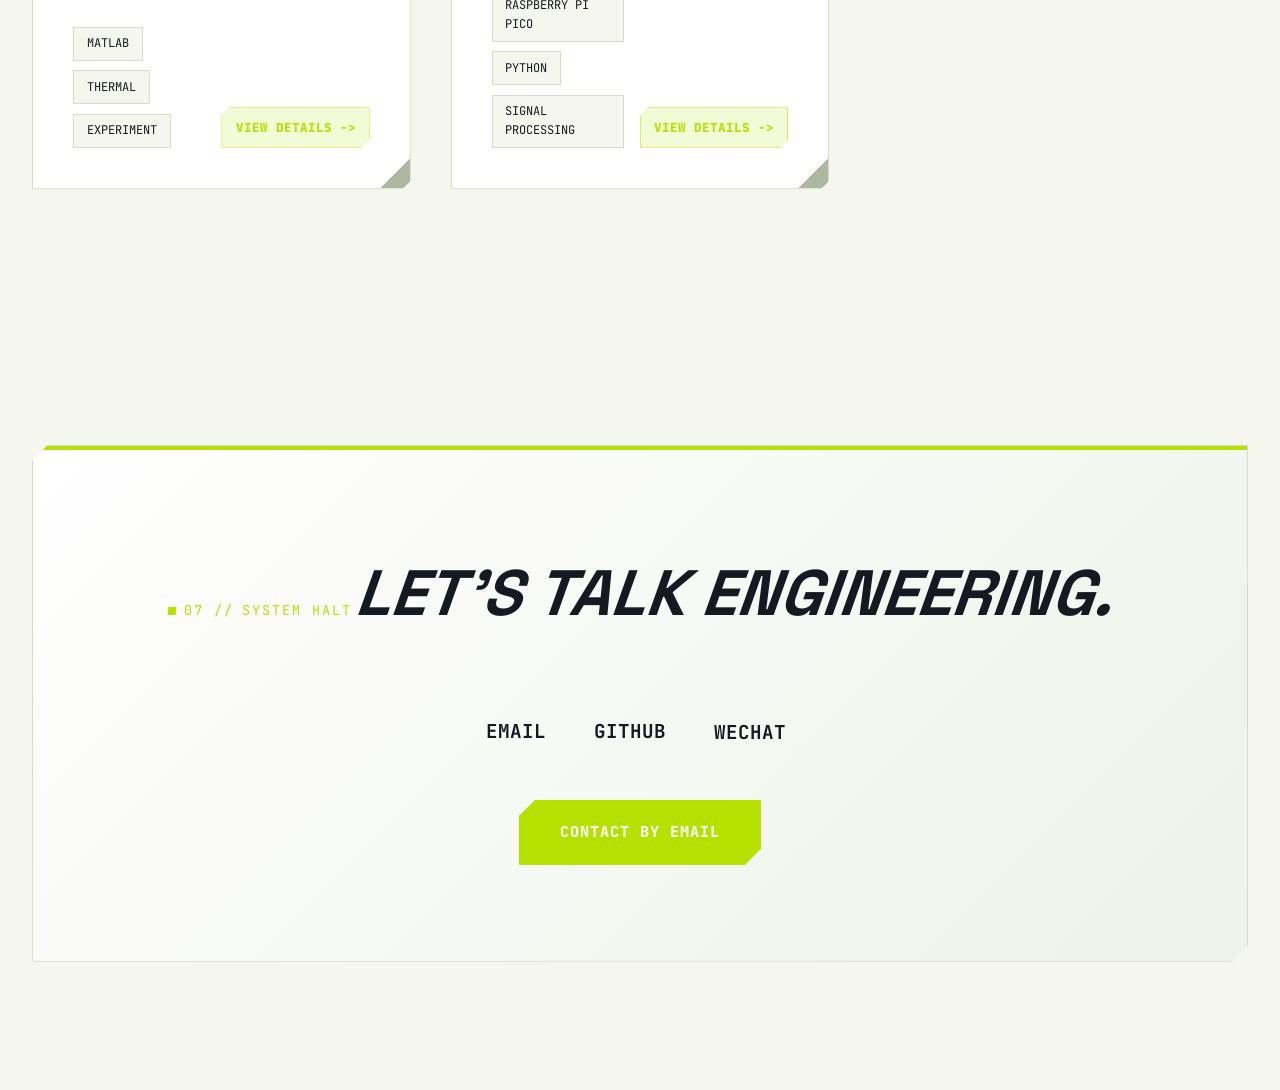
==== commit dc41abf0: "Add dynamics lab portfolio project" ====
--- a/index.html
+++ b/index.html
@@ -1258,6 +1258,22 @@
                             <span class="p-link-cue" data-en="View details ->" data-zh="查看详情 ->">View details -></span>
                         </div>
                     </a>
+
+                    <a class="project-card" href="projects/dynamics-lab.html">
+                        <div class="p-type" data-en="[ University Lab / Embedded Data ]" data-zh="[ 大学实验 / 嵌入式数据 ]">[ University Lab / Embedded Data ]</div>
+                        <h3 class="p-title" data-en="Vibration, Sampling & Data Analysis" data-zh="振动、采样与数据分析">Vibration, Sampling & Data Analysis</h3>
+                        <p class="p-desc" data-en="Built a microphone–amplifier–Raspberry Pi Pico acquisition chain and a Python workflow to validate a 500 Hz tone, extract ruler-vibration frequency, and estimate Young's modulus while accounting for noise and outliers." data-zh="搭建麦克风—放大器—Raspberry Pi Pico 采集链路，并用 Python 完成 500 Hz 校验、金属尺振动频率提取和杨氏模量估计，同时记录噪声与异常值。">
+                            Built a microphone–amplifier–Raspberry Pi Pico acquisition chain and a Python workflow to validate a 500 Hz tone, extract ruler-vibration frequency, and estimate Young's modulus while accounting for noise and outliers.
+                        </p>
+                        <div class="p-card-footer">
+                            <div class="p-tags mono">
+                                <span class="p-tag">Raspberry Pi Pico</span>
+                                <span class="p-tag">Python</span>
+                                <span class="p-tag">Signal Processing</span>
+                            </div>
+                            <span class="p-link-cue" data-en="View details ->" data-zh="查看详情 ->">View details -></span>
+                        </div>
+                    </a>
                 </div>
             </div>
         </section>
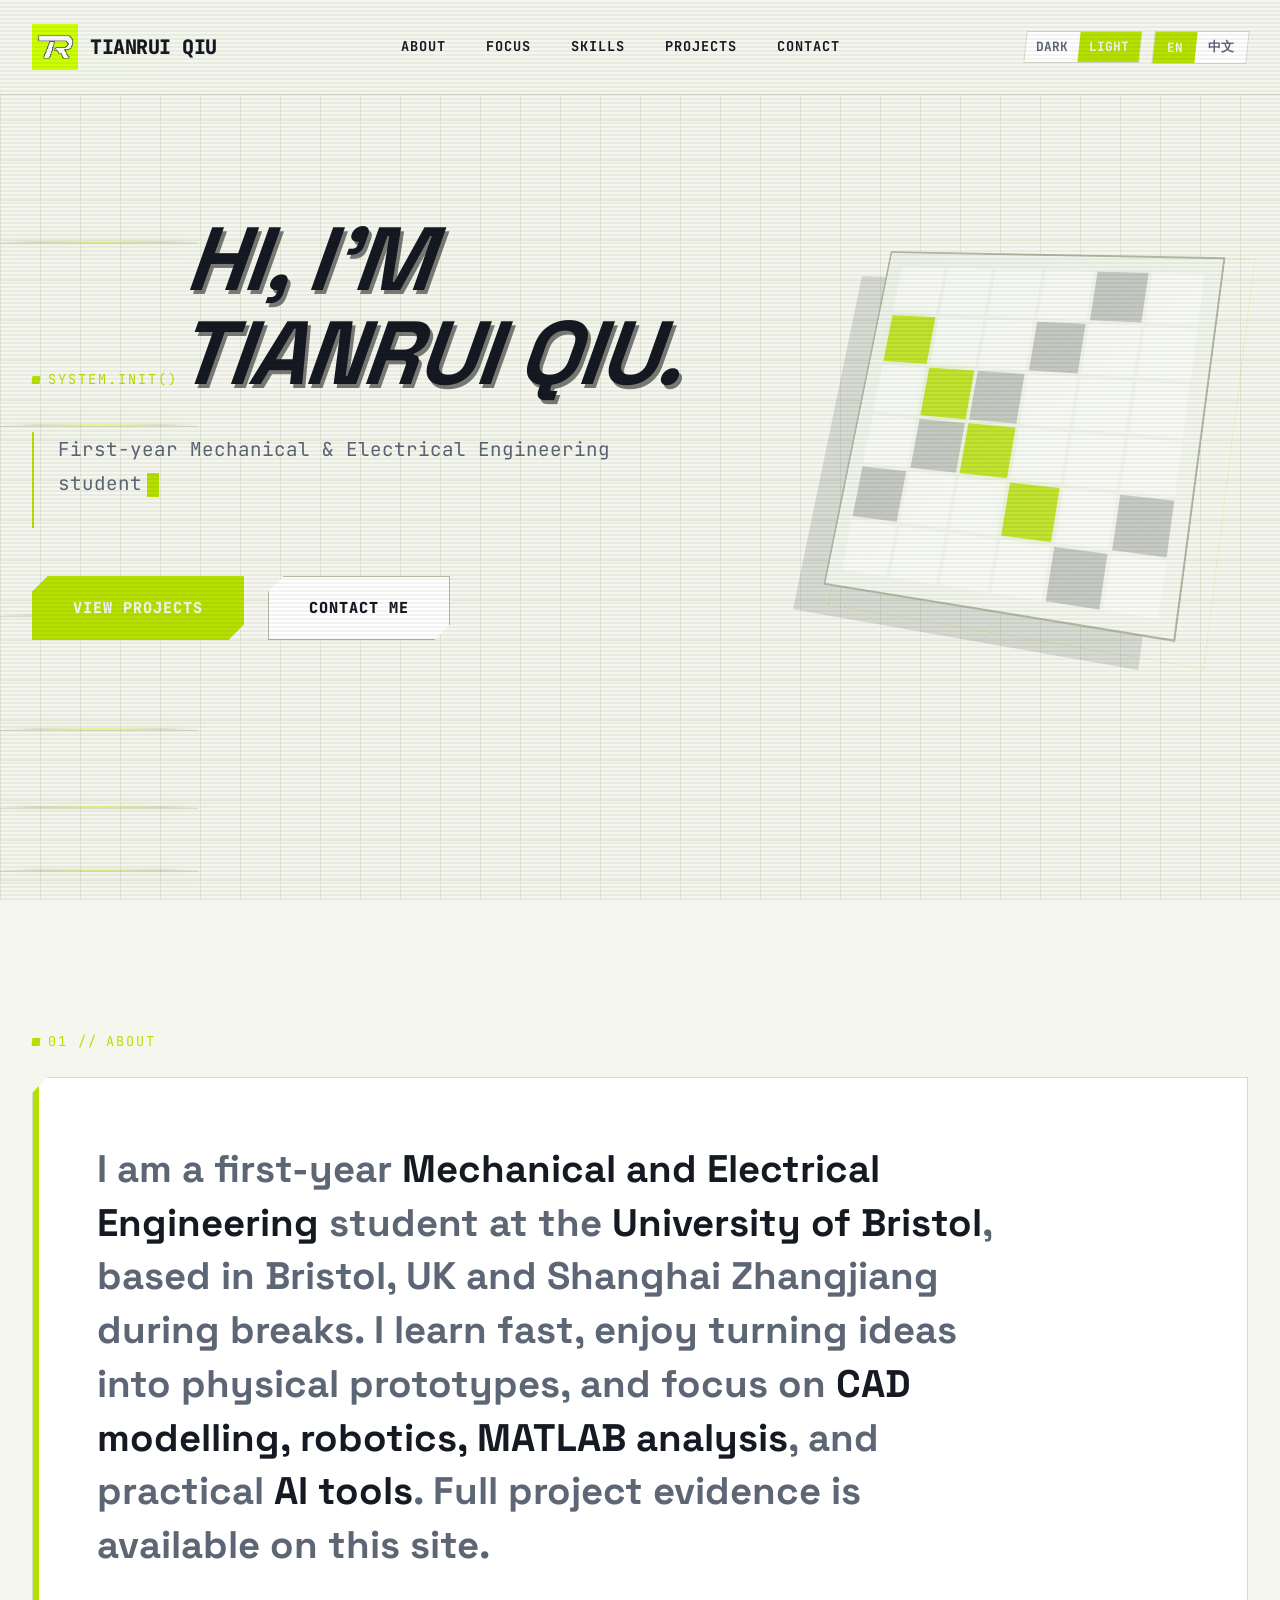
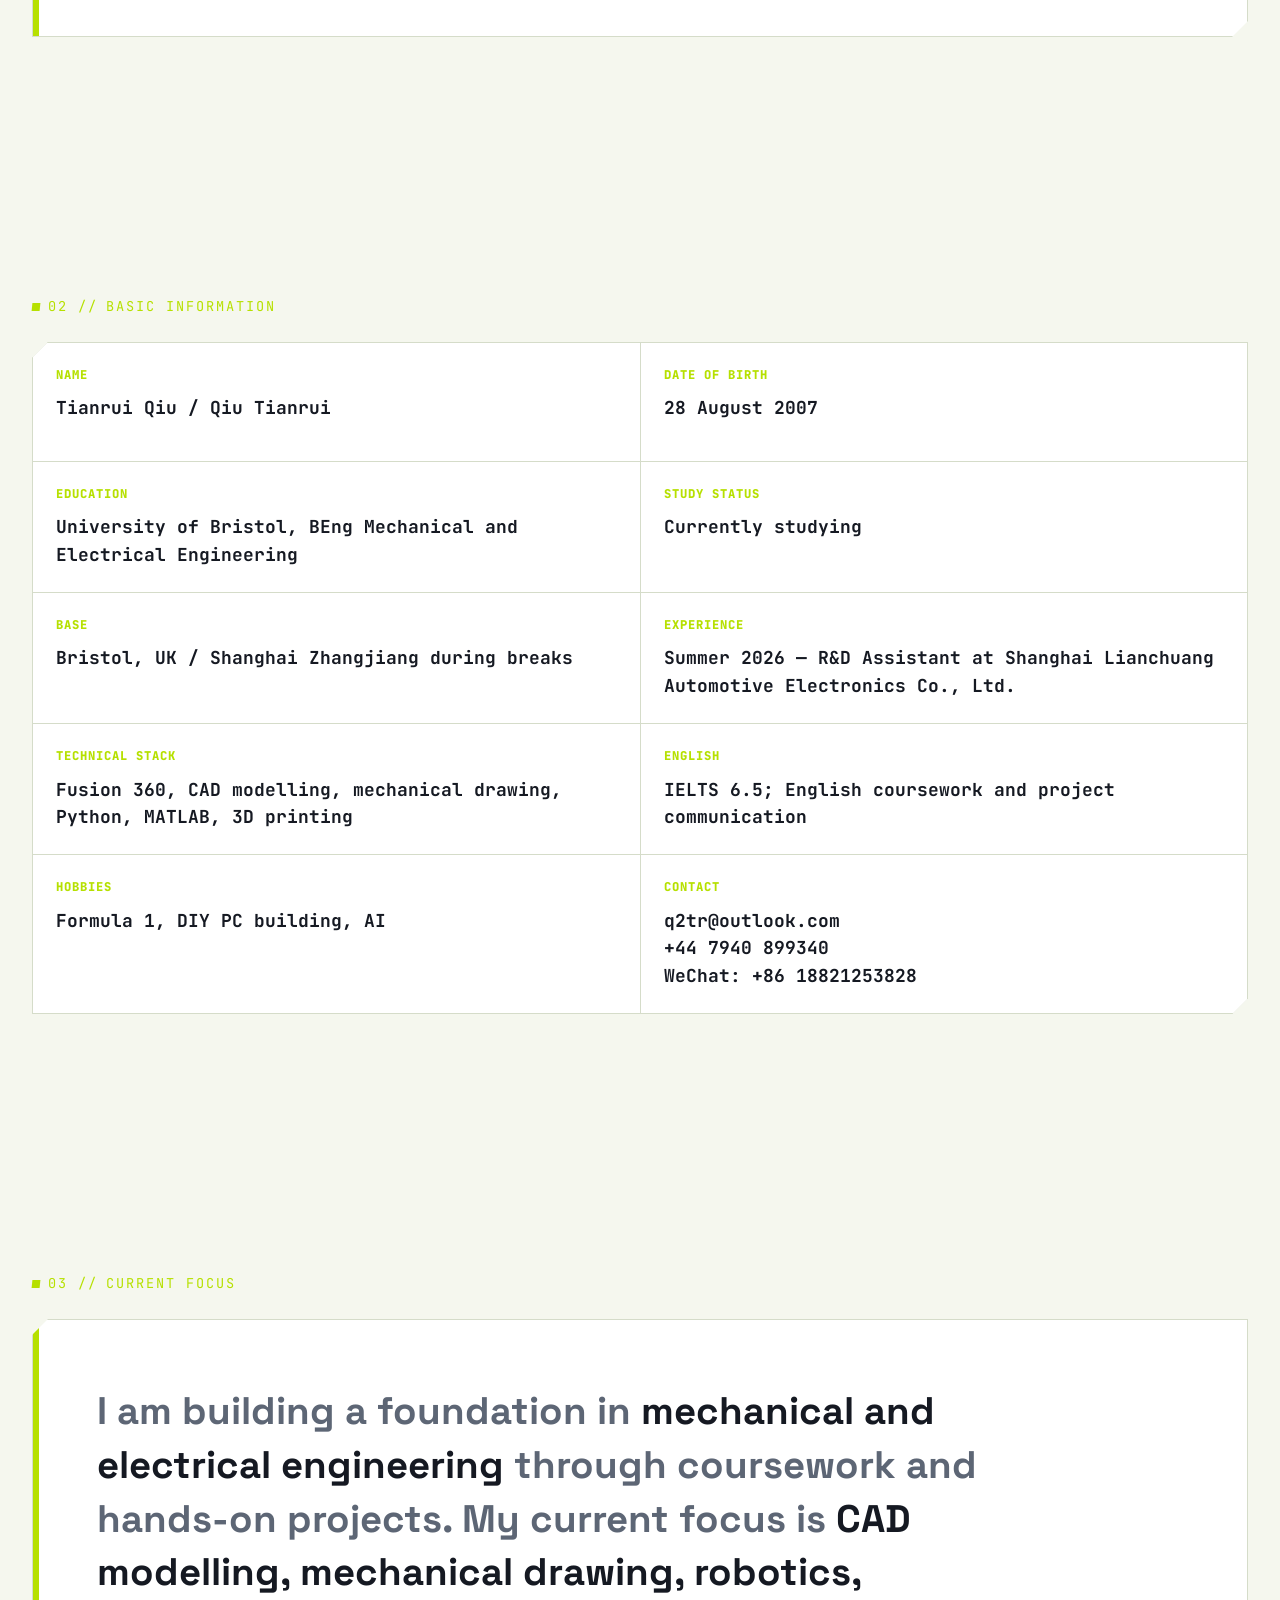
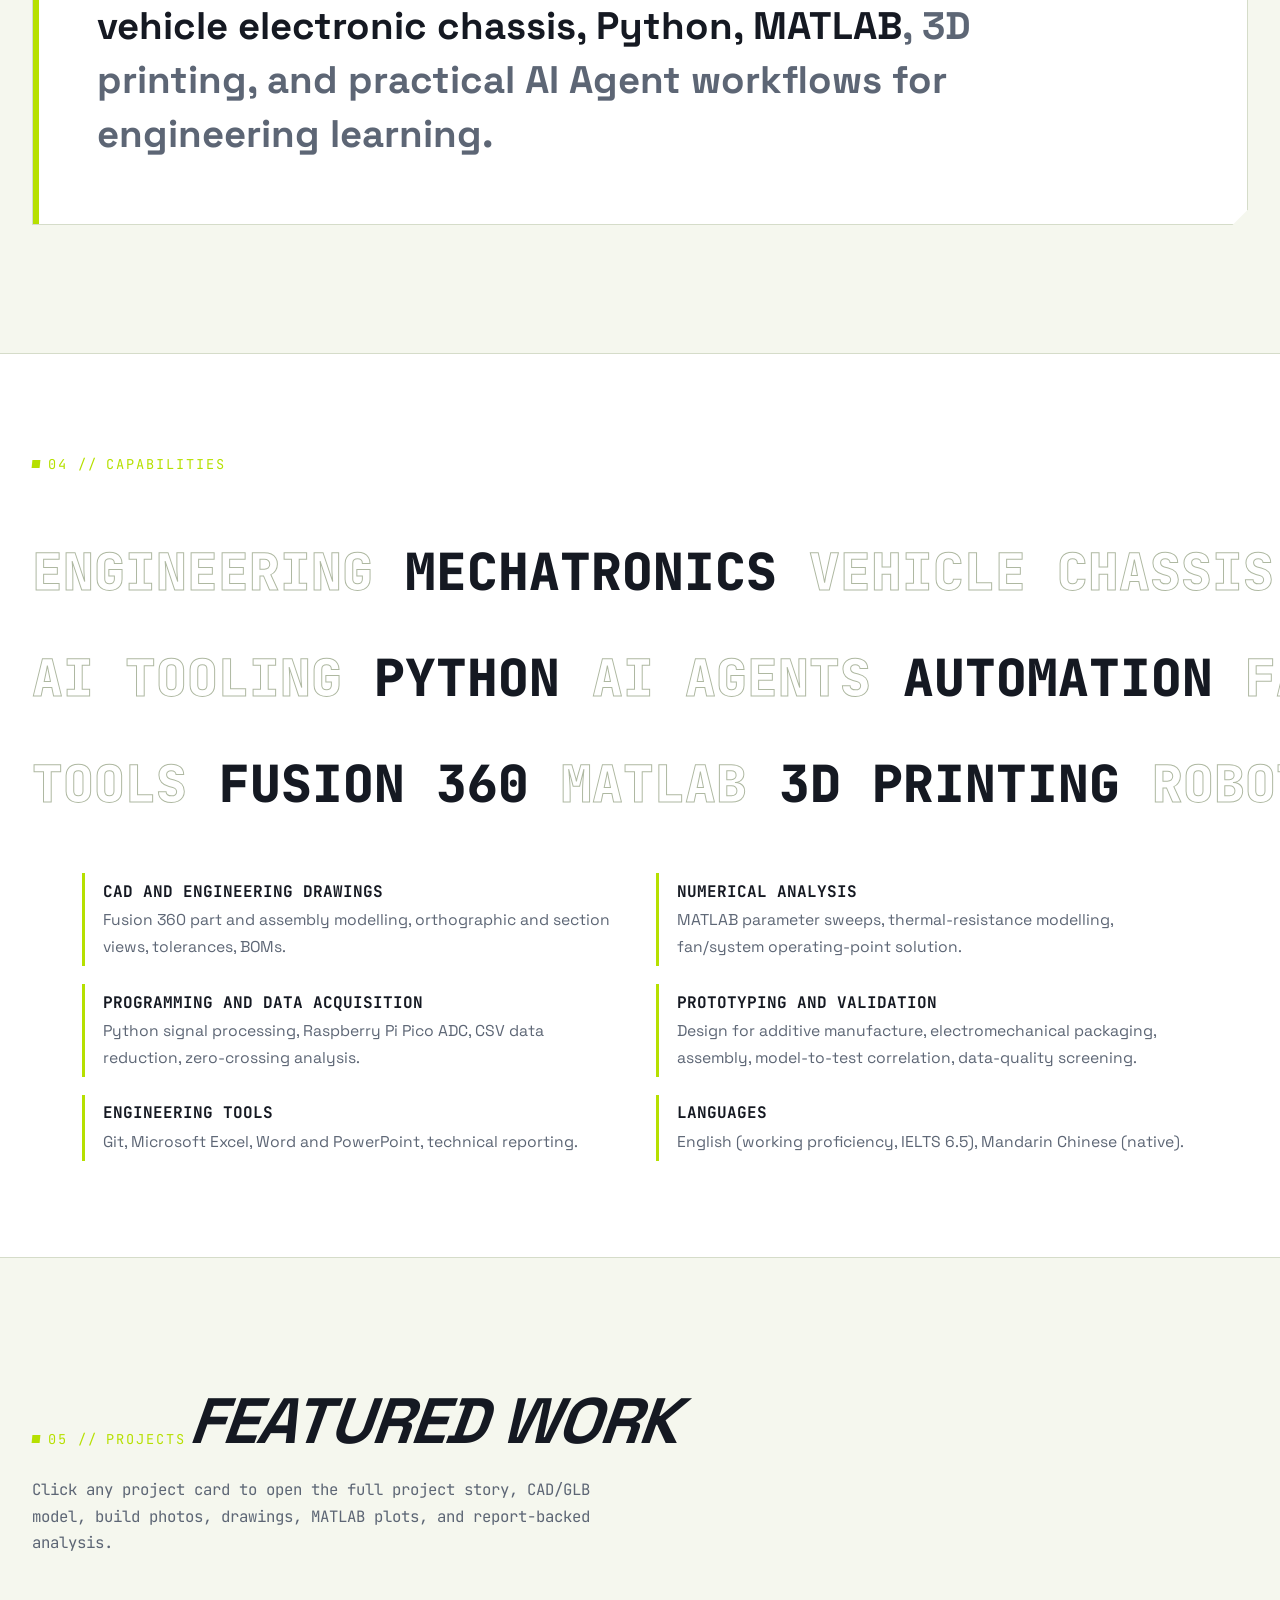
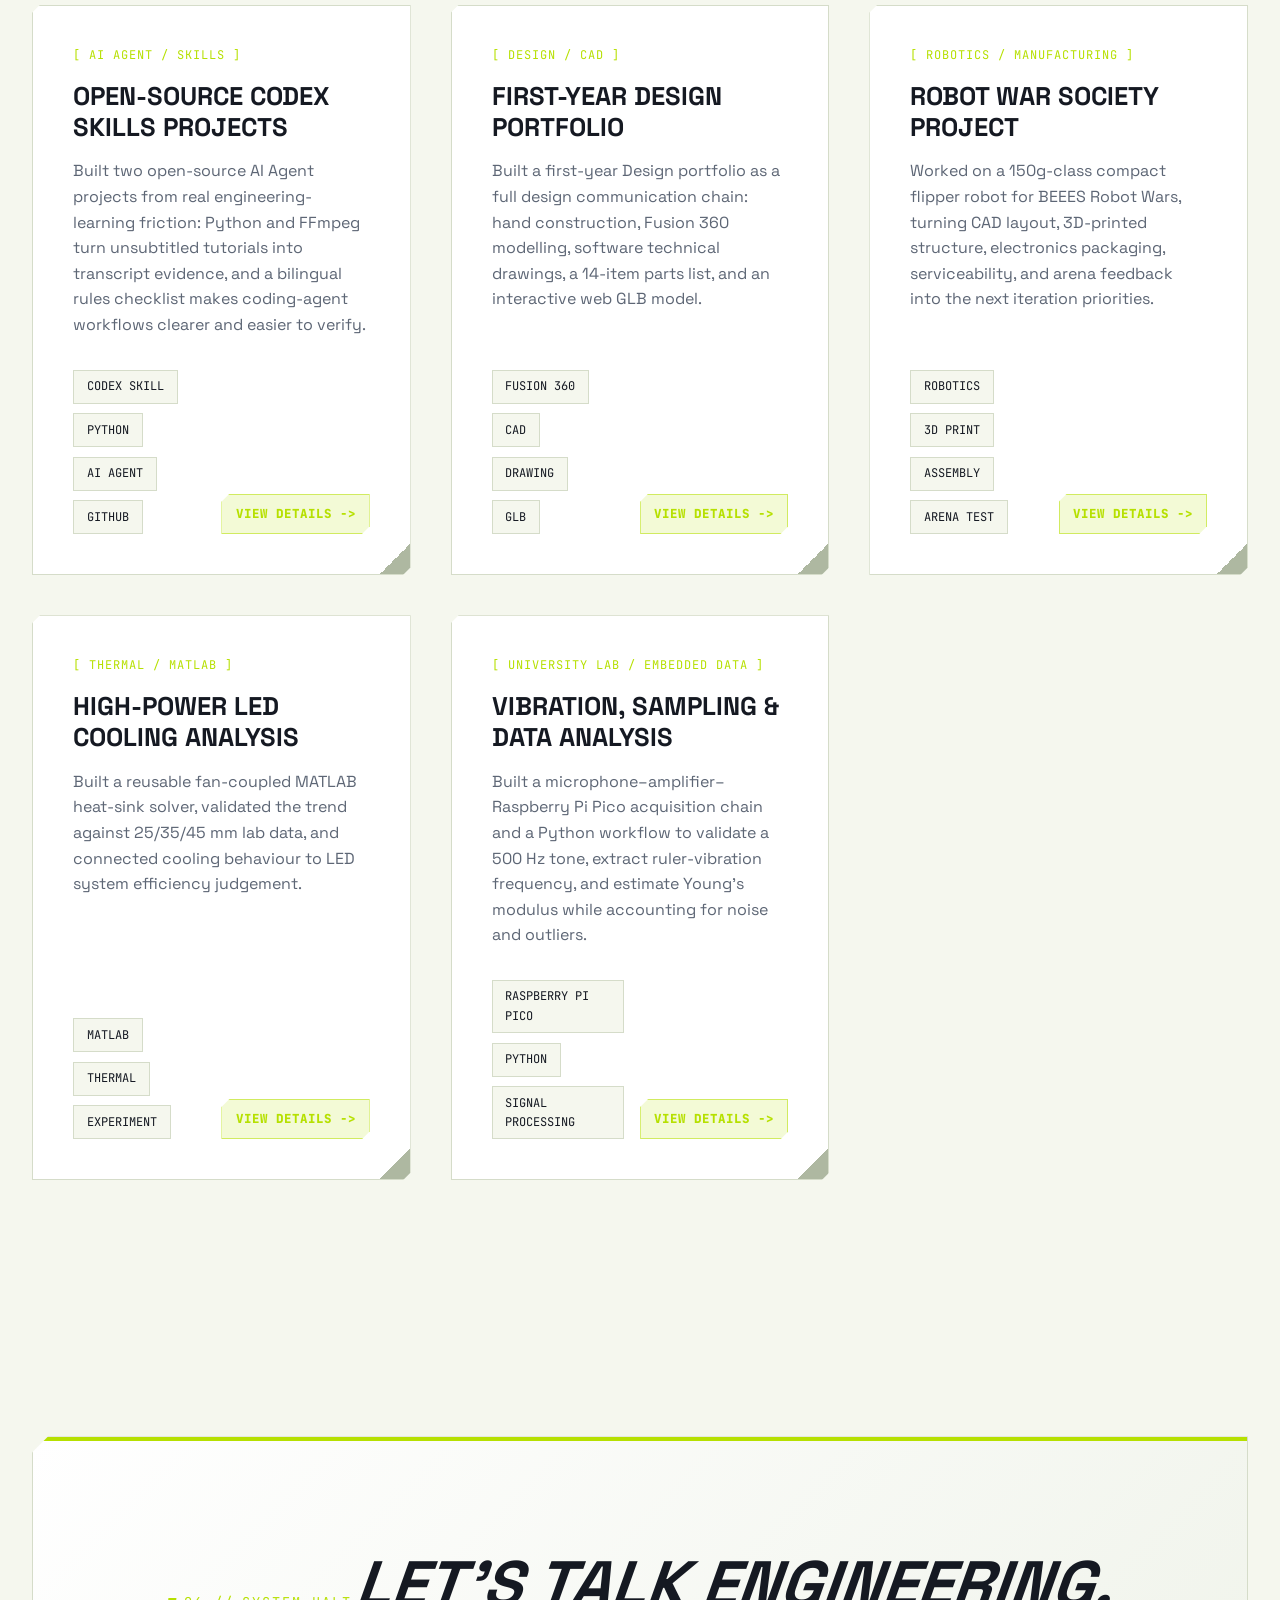
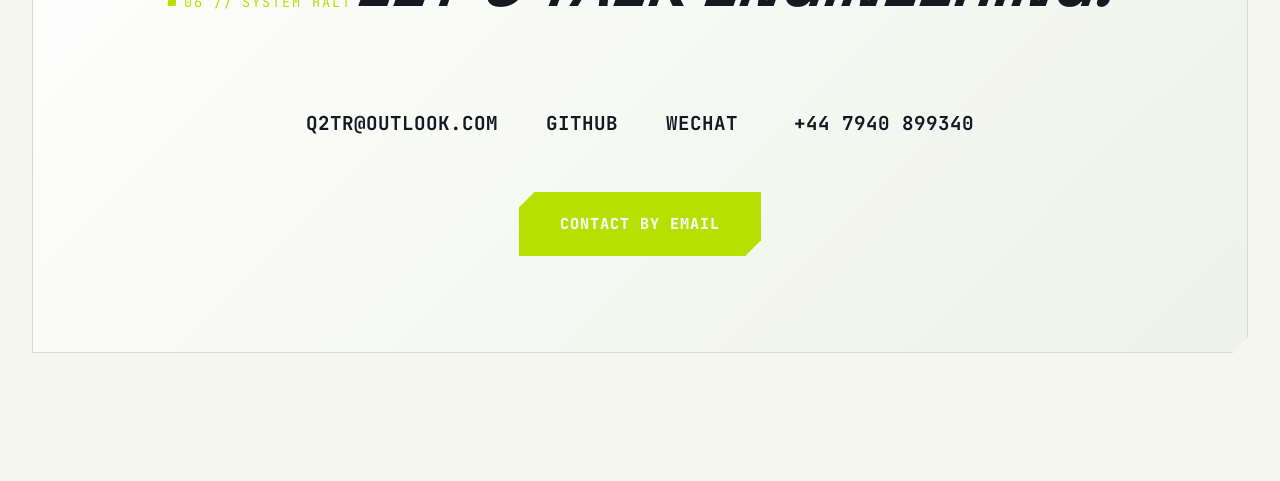
==== commit 3aa432aa: "Refine skills, contact, browser-language; remove Self-Driven section" ====
--- a/index.html
+++ b/index.html
@@ -190,11 +190,10 @@
         #hero { order: 0; }
         #about { order: 1; }
         #basic-info { order: 2; }
-        #motivation { order: 3; }
-        #target { order: 4; }
-        #skills { order: 5; }
-        #projects { order: 6; }
-        #contact { order: 7; }
+        #target { order: 3; }
+        #skills { order: 4; }
+        #projects { order: 5; }
+        #contact { order: 6; }
 
         .mono {
             font-family: var(--font-mono);
@@ -776,6 +775,31 @@
             font-size: 0.5em;
             -webkit-text-stroke: 0;
         }
+        .skills-list {
+            list-style: none;
+            display: grid;
+            grid-template-columns: repeat(2, minmax(0, 1fr));
+            gap: 1.1rem 2rem;
+            max-width: 1180px;
+            margin: 3rem auto 0;
+            padding: 0 2rem;
+        }
+        .skills-item {
+            border-left: 3px solid var(--accent);
+            padding: 0.35rem 0 0.35rem 1.1rem;
+        }
+        .skills-label {
+            font-family: var(--font-mono);
+            font-weight: 700;
+            color: var(--text-main);
+            text-transform: uppercase;
+        }
+        .skills-text {
+            color: var(--text-muted);
+            font-size: 0.98rem;
+            line-height: 1.7;
+            margin-top: 0.2rem;
+        }
 
         .contact-wrap {
             background: linear-gradient(135deg, var(--bg-surface) 0%, var(--bg-card) 100%);
@@ -1000,6 +1024,10 @@
                 padding: 0 1rem;
             }
 
+            .skills-list {
+                grid-template-columns: 1fr;
+                padding: 0 1.1rem;
+            }
             .contact-links {
                 gap: 1.25rem;
             }
@@ -1048,7 +1076,6 @@
             </a>
             <div class="nav-links">
                 <a href="#about" data-en="About" data-zh="关于">About</a>
-                <a href="#motivation" data-en="Self-Driven" data-zh="自驱力">Self-Driven</a>
                 <a href="#target" data-en="Focus" data-zh="方向">Focus</a>
                 <a href="#skills" data-en="Skills" data-zh="技能">Skills</a>
                 <a href="#projects" data-en="Projects" data-zh="项目">Projects</a>
@@ -1155,26 +1182,15 @@
                     </article>
                     <article class="info-item">
                         <span class="info-label" data-en="Contact" data-zh="联系方式">Contact</span>
-                        <p class="info-value">q1tr@outlook.com<br>WeChat: +86 18821253828</p>
+                        <p class="info-value">q2tr@outlook.com<br>+44 7940 899340<br>WeChat: +86 18821253828</p>
                     </article>
                 </div>
             </div>
         </section>
 
-        <section id="motivation">
-            <div class="container reveal">
-                <div class="section-tag mono">03 // <span data-en="Self-Driven" data-zh="自驱力">Self-Driven</span></div>
-                <div class="about-content">
-                    <p class="about-text" data-en="I do not want self motivation to stay as a claim. My two open-source AI Agent projects show how I turn repeated engineering-learning problems into usable tools: video-transcribe-skill uses Python, FFmpeg, and local Whisper to turn unsubtitled tutorials into transcript evidence, while codex-agent-custom-instructions documents how I use coding agents with clearer assumptions, smaller edits, deterministic scripts, and verifiable results." data-zh="我不是只写“学习能力强”，而是用两个开源 AI Agent 项目证明自驱力：把自己反复遇到的工程学习问题做成可用工具。video-transcribe-skill 用 Python、FFmpeg 和本地 Whisper 把无字幕教程变成 transcript 证据；codex-agent-custom-instructions 则把我使用 coding agent 的方法整理成规则，强调先澄清、少改动、确定性流程交给脚本、结果要能验证。">
-                        I do not want self motivation to stay as a claim. My two open-source AI Agent projects show how I turn repeated engineering-learning problems into usable tools: video-transcribe-skill uses Python, FFmpeg, and local Whisper to turn unsubtitled tutorials into transcript evidence, while codex-agent-custom-instructions documents how I use coding agents with clearer assumptions, smaller edits, deterministic scripts, and verifiable results.
-                    </p>
-                </div>
-            </div>
-        </section>
-
         <section id="target">
             <div class="container reveal">
-                <div class="section-tag mono">04 // <span data-en="Current Focus" data-zh="当前关注">Current Focus</span></div>
+                <div class="section-tag mono">03 // <span data-en="Current Focus" data-zh="当前关注">Current Focus</span></div>
                 <div class="about-content">
                     <p class="about-text" data-en="I am building a foundation in <span>mechanical and electrical engineering</span> through coursework and hands-on projects. My current focus is <span>CAD modelling, mechanical drawing, robotics, vehicle electronic chassis, Python, MATLAB</span>, 3D printing, and practical AI Agent workflows for engineering learning." data-zh="我正在通过课程和项目实践打牢<span>机械与电气工程</span>基础。现阶段重点关注 <span>CAD 建模、机械制图、机器人、车辆电子底盘、Python、MATLAB</span>、3D 打印，以及面向工程学习的实用 AI Agent 工作流。">
                         I am building a foundation in <span>mechanical and electrical engineering</span> through coursework and hands-on projects. My current focus is <span>CAD modelling, mechanical drawing, robotics, vehicle electronic chassis, Python, MATLAB</span>, 3D printing, and practical AI Agent workflows for engineering learning.
@@ -1185,7 +1201,7 @@
 
         <section id="projects">
             <div class="container reveal">
-                <div class="section-tag mono">06 // <span data-en="Projects" data-zh="项目">Projects</span></div>
+                <div class="section-tag mono">05 // <span data-en="Projects" data-zh="项目">Projects</span></div>
                 <h2 class="title italic-speed" data-en="Featured Work" data-zh="精选作品">Featured Work</h2>
                 <p class="section-helper" data-en="Click any project card to open the full project story, CAD/GLB model, build photos, drawings, MATLAB plots, and report-backed analysis." data-zh="点击任意项目卡片，查看完整项目经历、CAD/GLB 模型、实物照片、工程图、MATLAB 图表和报告分析。">
                     Click any project card to open the full project story, CAD/GLB model, build photos, drawings, MATLAB plots, and report-backed analysis.
@@ -1280,7 +1296,7 @@
 
         <section id="skills" class="skills-section reveal">
             <div class="container" style="margin-bottom: 2rem;">
-                <div class="section-tag mono">05 // <span data-en="Capabilities" data-zh="能力方向">Capabilities</span></div>
+                <div class="section-tag mono">04 // <span data-en="Capabilities" data-zh="能力方向">Capabilities</span></div>
             </div>
 
             <div class="ticker-group">
@@ -1297,26 +1313,53 @@
                     <div class="ticker-item" data-en="TOOLS <span>FUSION 360</span> MATLAB <span>3D PRINTING</span> ROBOTICS <span>IELTS 6.5</span>" data-zh="工具 <span>FUSION 360</span> MATLAB <span>3D 打印</span> 机器人 <span>IELTS 6.5</span>">TOOLS <span>FUSION 360</span> MATLAB <span>3D PRINTING</span> ROBOTICS <span>IELTS 6.5</span></div>
                 </div>
             </div>
+            <ul class="skills-list">
+                <li class="skills-item">
+                    <div class="skills-label" data-en="CAD and engineering drawings" data-zh="CAD 与工程制图">CAD and engineering drawings</div>
+                    <p class="skills-text" data-en="Fusion 360 part and assembly modelling, orthographic and section views, tolerances, BOMs." data-zh="Fusion 360 零件与装配体建模，正交视图与剖面视图，公差标注，物料清单（BOM）。">Fusion 360 part and assembly modelling, orthographic and section views, tolerances, BOMs.</p>
+                </li>
+                <li class="skills-item">
+                    <div class="skills-label" data-en="Numerical analysis" data-zh="数值分析">Numerical analysis</div>
+                    <p class="skills-text" data-en="MATLAB parameter sweeps, thermal-resistance modelling, fan/system operating-point solution." data-zh="MATLAB 参数扫描，热阻建模，风扇/系统工作点求解。">MATLAB parameter sweeps, thermal-resistance modelling, fan/system operating-point solution.</p>
+                </li>
+                <li class="skills-item">
+                    <div class="skills-label" data-en="Programming and data acquisition" data-zh="编程与数据采集">Programming and data acquisition</div>
+                    <p class="skills-text" data-en="Python signal processing, Raspberry Pi Pico ADC, CSV data reduction, zero-crossing analysis." data-zh="Python 信号处理，Raspberry Pi Pico ADC，CSV 数据整理与归约，过零分析。">Python signal processing, Raspberry Pi Pico ADC, CSV data reduction, zero-crossing analysis.</p>
+                </li>
+                <li class="skills-item">
+                    <div class="skills-label" data-en="Prototyping and validation" data-zh="原型制作与验证">Prototyping and validation</div>
+                    <p class="skills-text" data-en="Design for additive manufacture, electromechanical packaging, assembly, model-to-test correlation, data-quality screening." data-zh="增材制造设计，机电集成封装与装配，模型与测试对标，数据质量筛选。">Design for additive manufacture, electromechanical packaging, assembly, model-to-test correlation, data-quality screening.</p>
+                </li>
+                <li class="skills-item">
+                    <div class="skills-label" data-en="Engineering tools" data-zh="工程工具">Engineering tools</div>
+                    <p class="skills-text" data-en="Git, Microsoft Excel, Word and PowerPoint, technical reporting." data-zh="Git、Microsoft Excel、Word 与 PowerPoint，技术报告撰写。">Git, Microsoft Excel, Word and PowerPoint, technical reporting.</p>
+                </li>
+                <li class="skills-item">
+                    <div class="skills-label" data-en="Languages" data-zh="语言能力">Languages</div>
+                    <p class="skills-text" data-en="English (working proficiency, IELTS 6.5), Mandarin Chinese (native)." data-zh="英语（工作沟通，IELTS 6.5），中文普通话（母语）。">English (working proficiency, IELTS 6.5), Mandarin Chinese (native).</p>
+                </li>
+            </ul>
         </section>
 
         <section id="contact">
             <div class="container reveal">
                 <div class="contact-wrap">
-                    <div class="section-tag mono">07 // <span data-en="System Halt" data-zh="联系通道">System Halt</span></div>
+                    <div class="section-tag mono">06 // <span data-en="System Halt" data-zh="联系通道">System Halt</span></div>
                     <h2 class="contact-title italic-speed" data-en="Let's Talk Engineering." data-zh="欢迎交流工程实践。">
                         Let's Talk Engineering.
                     </h2>
 
                     <div class="contact-links">
-                        <a href="mailto:q1tr@outlook.com" class="c-link">EMAIL</a>
+                        <a href="mailto:q2tr@outlook.com" class="c-link" data-en="q2tr@outlook.com" data-zh="q2tr@outlook.com">q2tr@outlook.com</a>
                         <a href="https://github.com/UKplus8HRS" target="_blank" rel="noopener noreferrer" class="c-link">GITHUB</a>
                         <button class="c-link wechat-contact" type="button" aria-expanded="false" aria-label="Show WeChat contact">
                             <span>WECHAT</span>
                             <span class="wechat-contact__detail">+86 18821253828</span>
                         </button>
+                        <span class="c-link" data-en="+44 7940 899340" data-zh="+44 7940 899340">+44 7940 899340</span>
                     </div>
 
-                    <a href="mailto:q1tr@outlook.com" class="btn btn-primary" data-en="Contact by Email" data-zh="发邮件联系">Contact by Email</a>
+                    <a href="mailto:q2tr@outlook.com" class="btn btn-primary" data-en="Contact by Email" data-zh="发邮件联系">Contact by Email</a>
                 </div>
             </div>
         </section>
@@ -1352,7 +1395,8 @@
             const localLang = localStorage.getItem('portfolio_lang');
             if (localLang && validLangs.includes(localLang)) return localLang;
 
-            return 'en';
+            const browserLangs = navigator.languages && navigator.languages.length ? navigator.languages : [navigator.language || ''];
+            return browserLangs.some(lang => lang.toLowerCase().startsWith('zh')) ? 'zh' : 'en';
         }
 
         function getInitialTheme() {
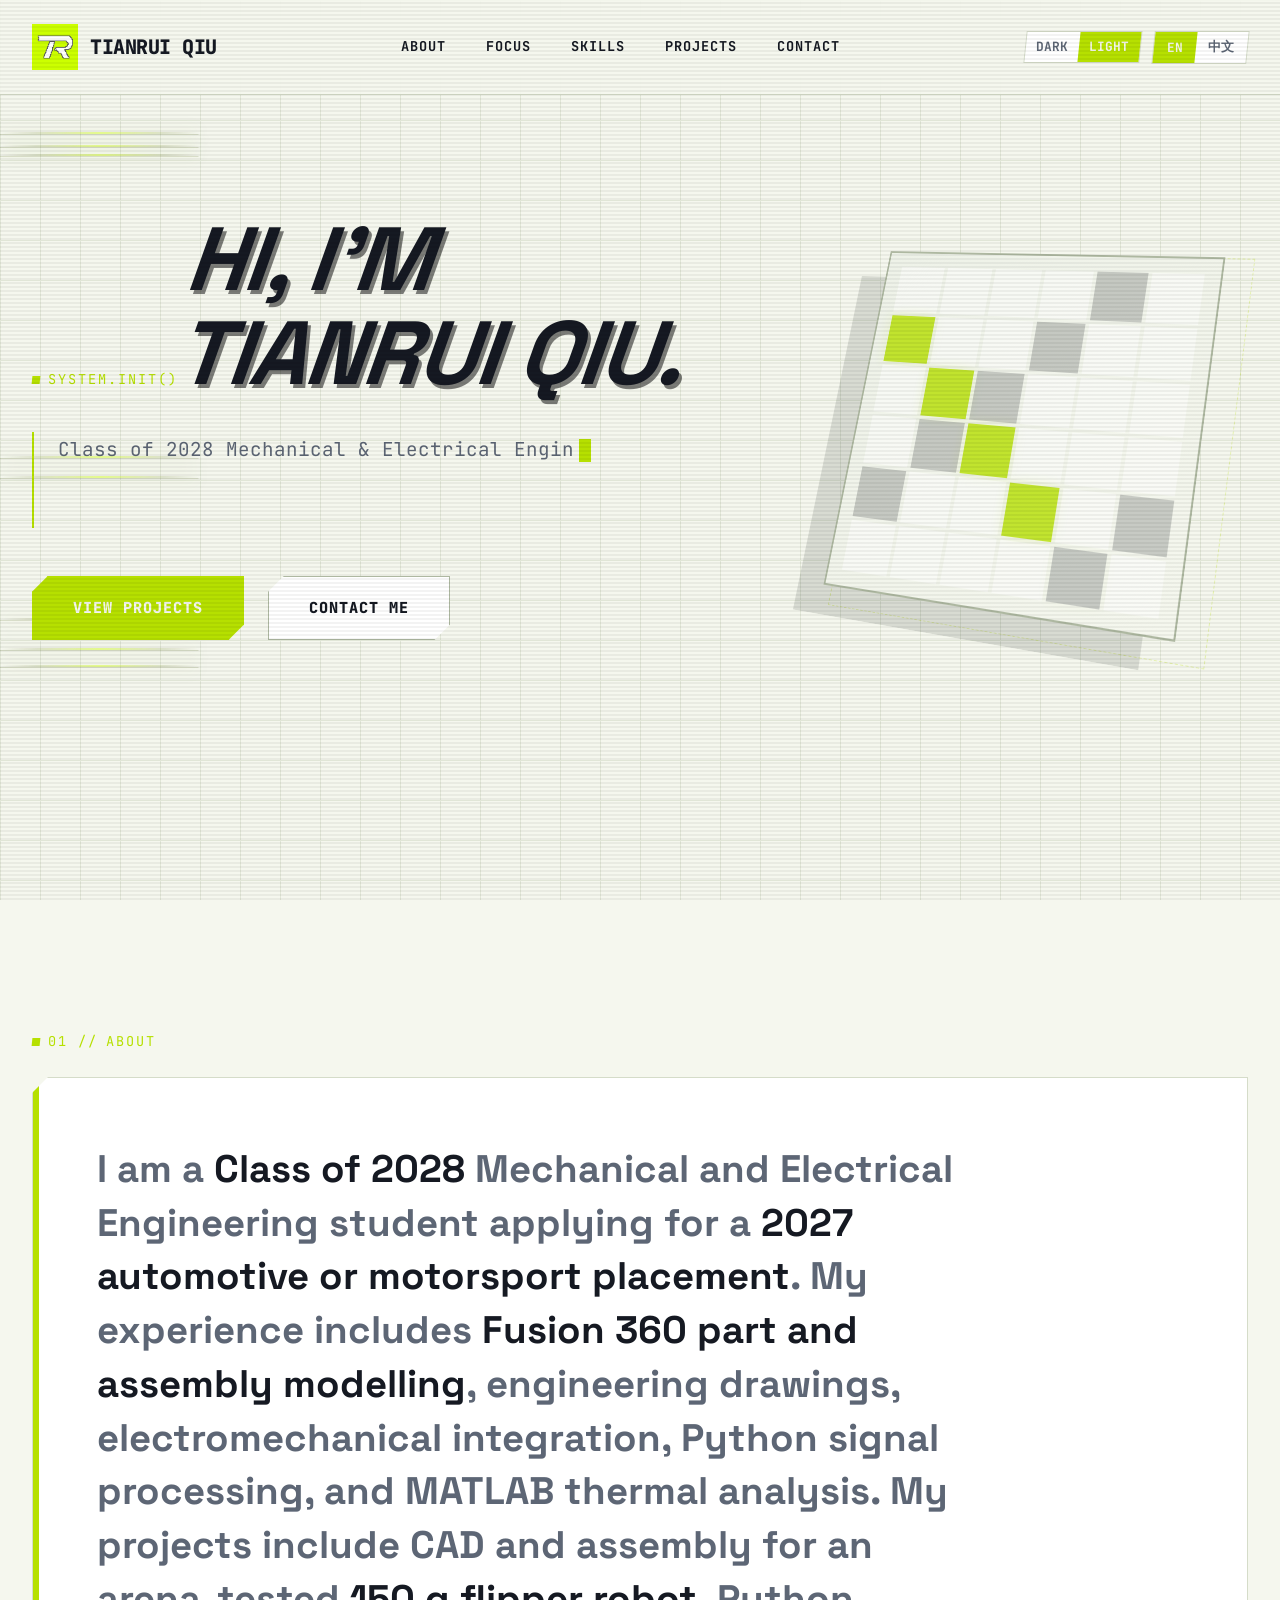
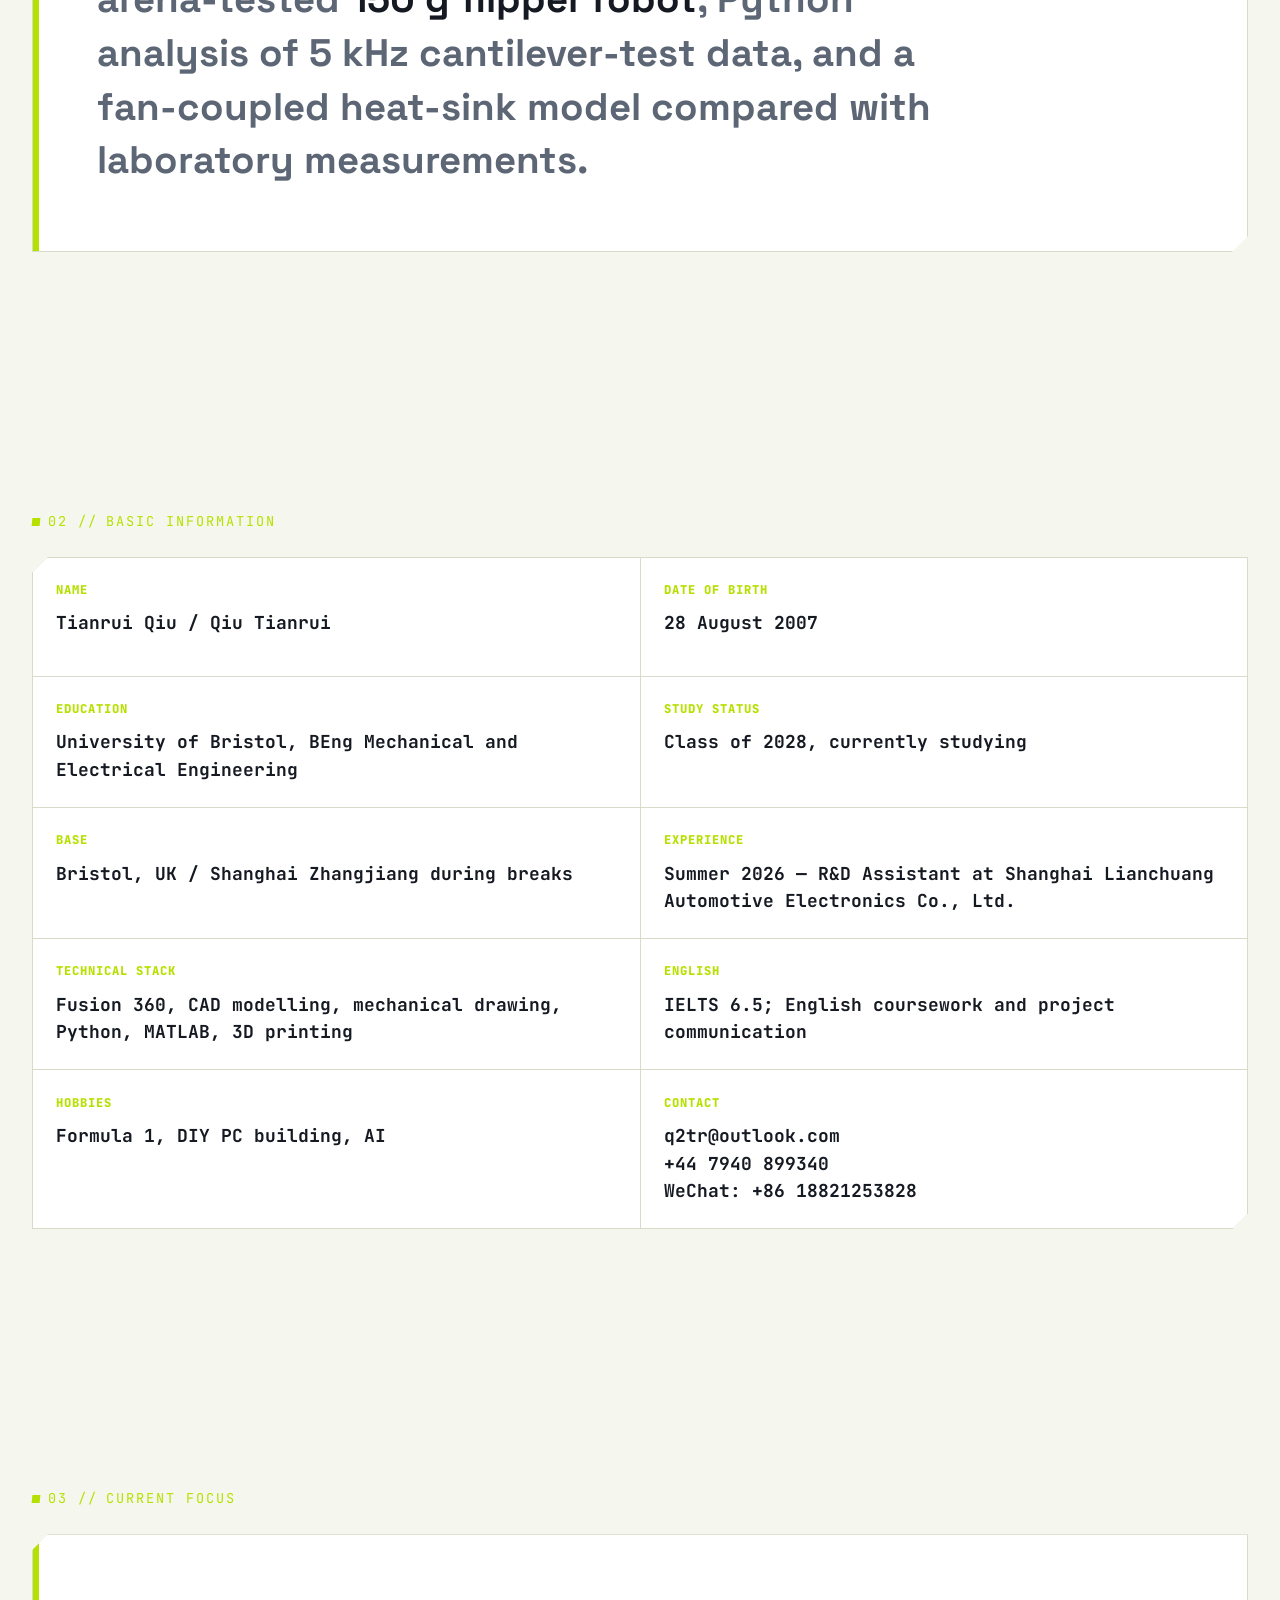
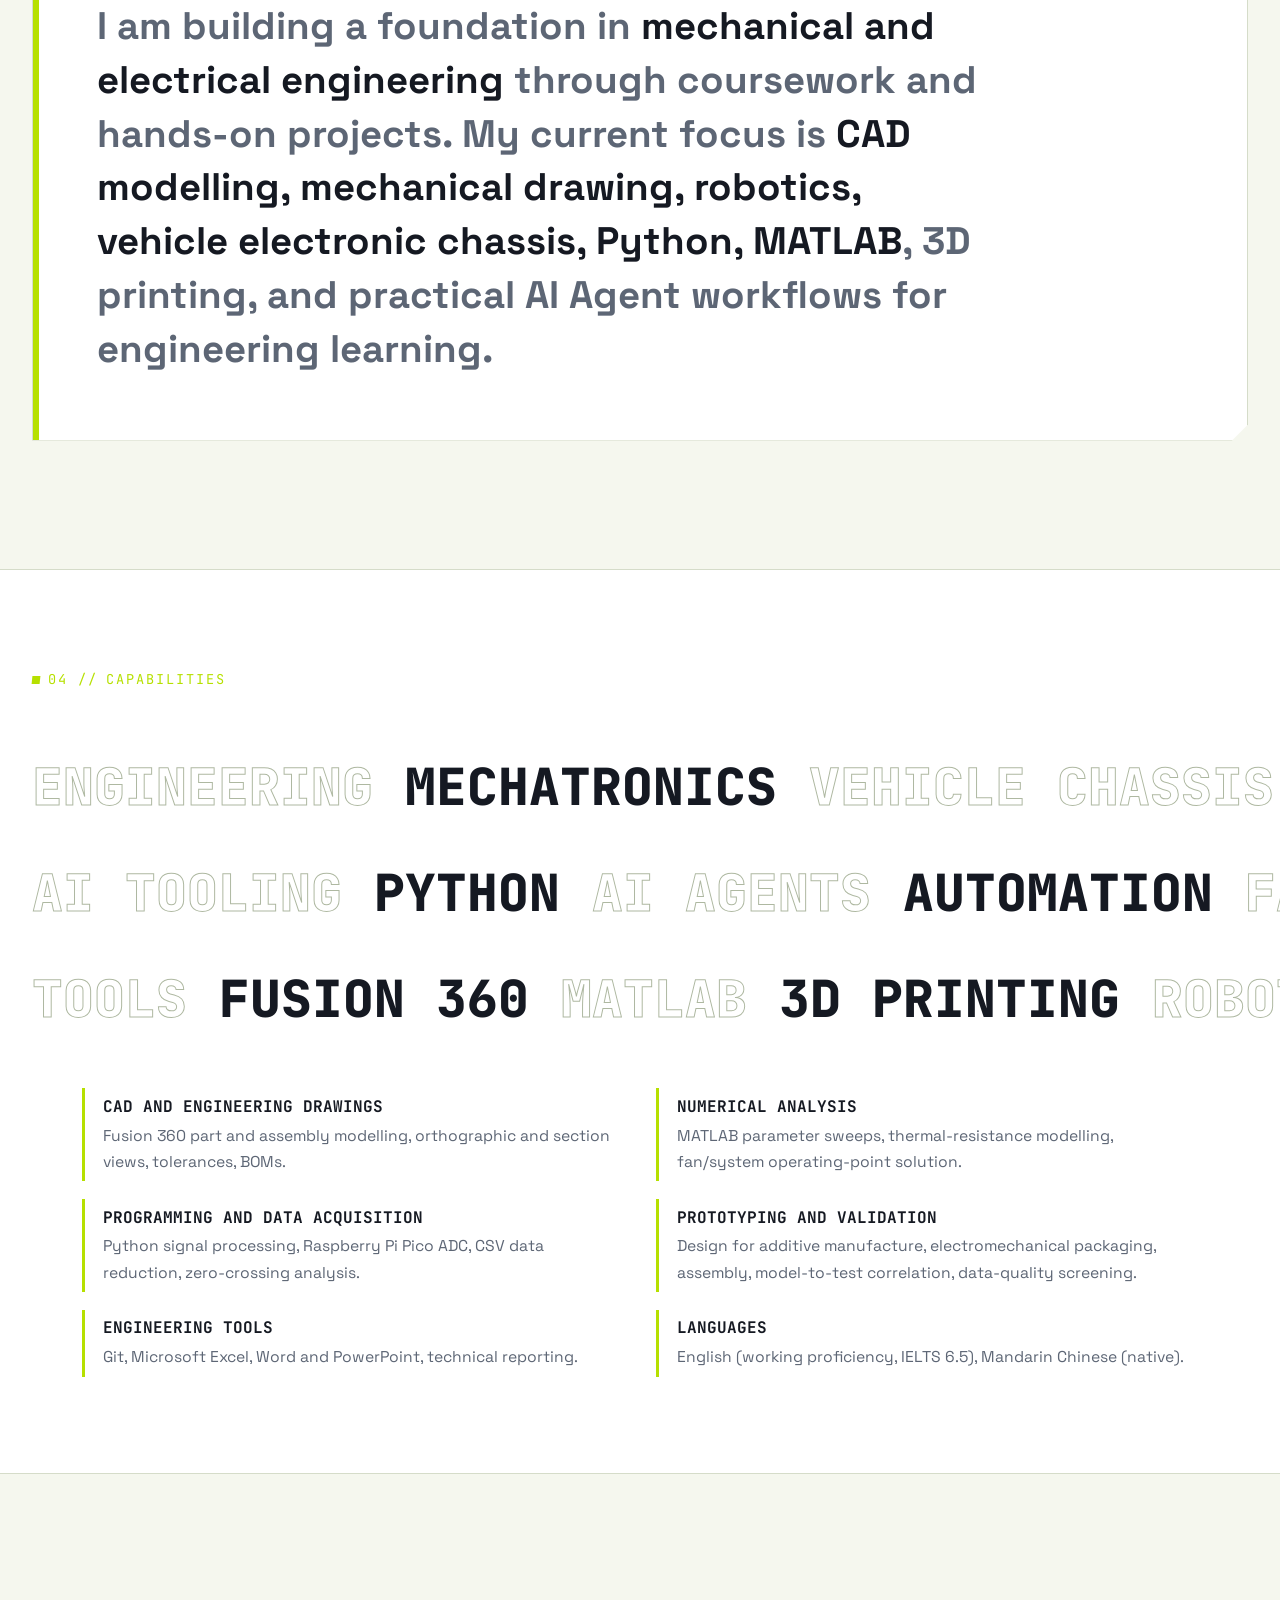
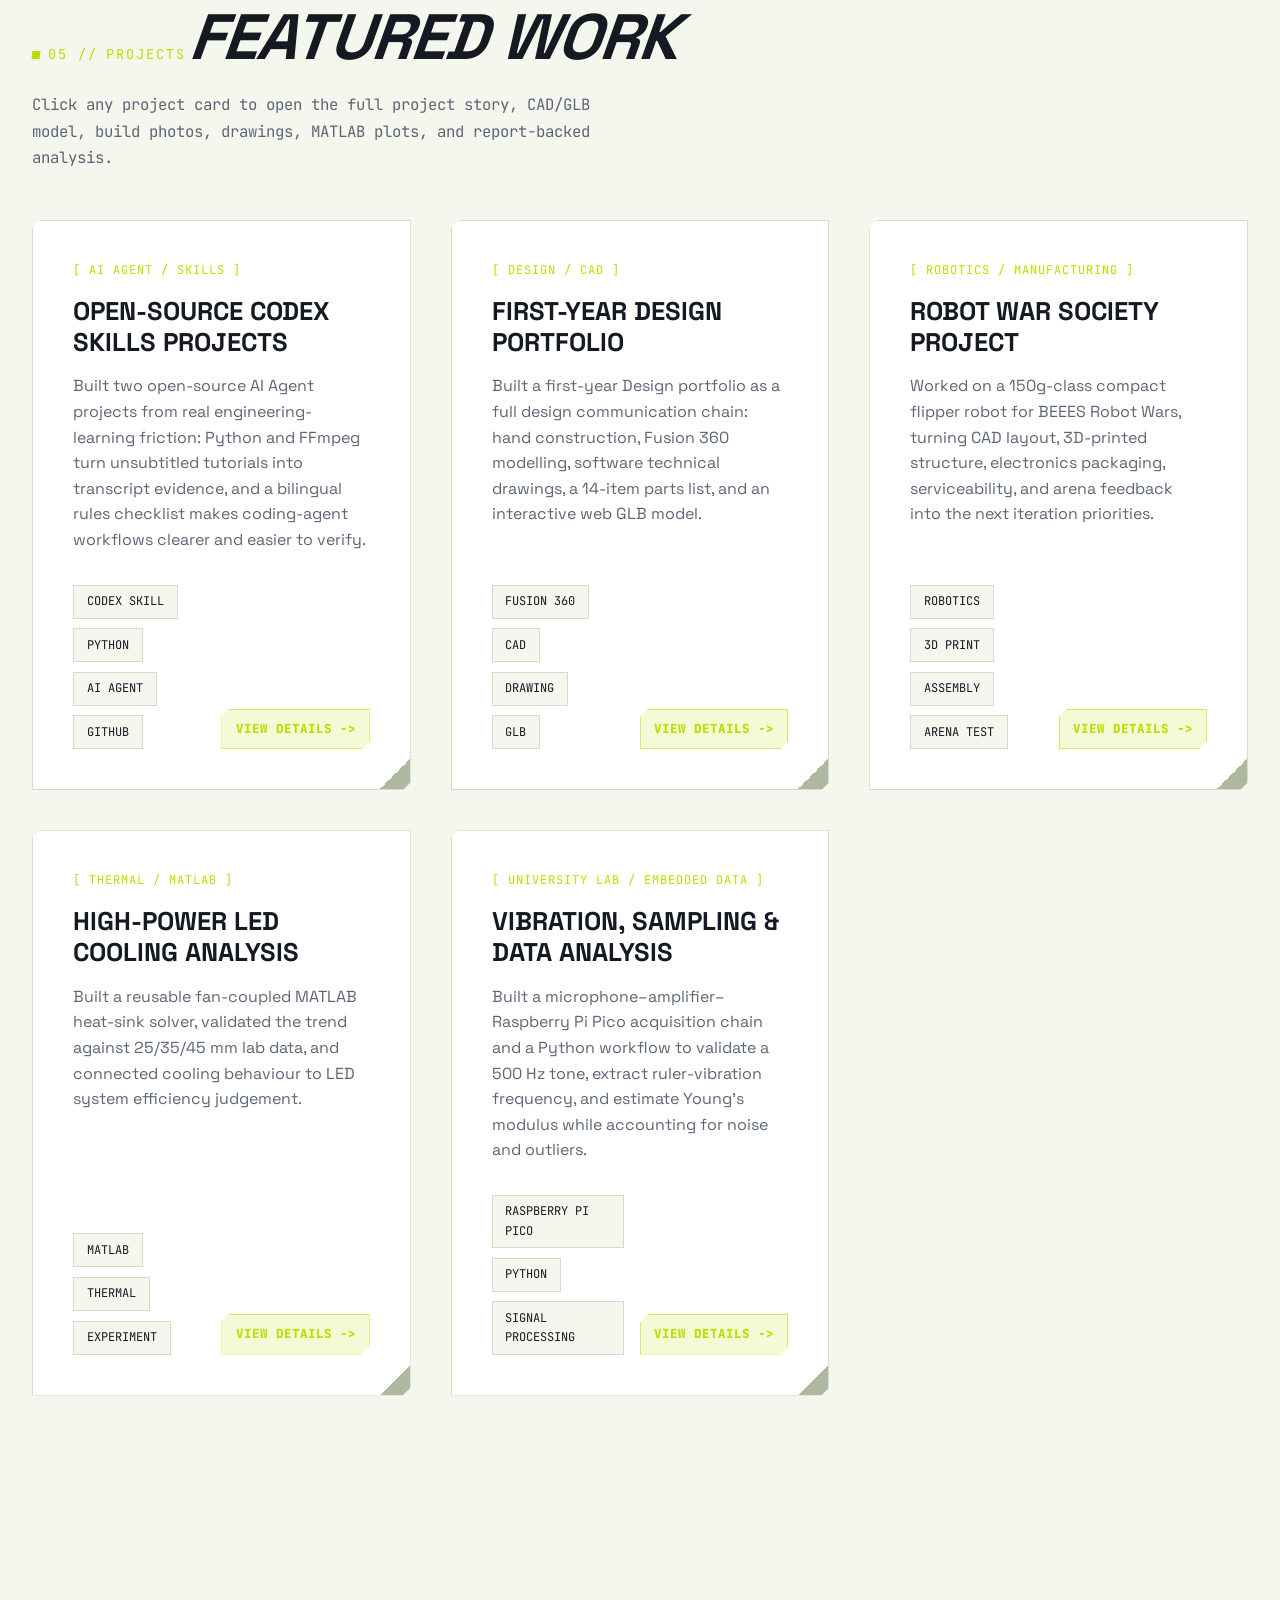
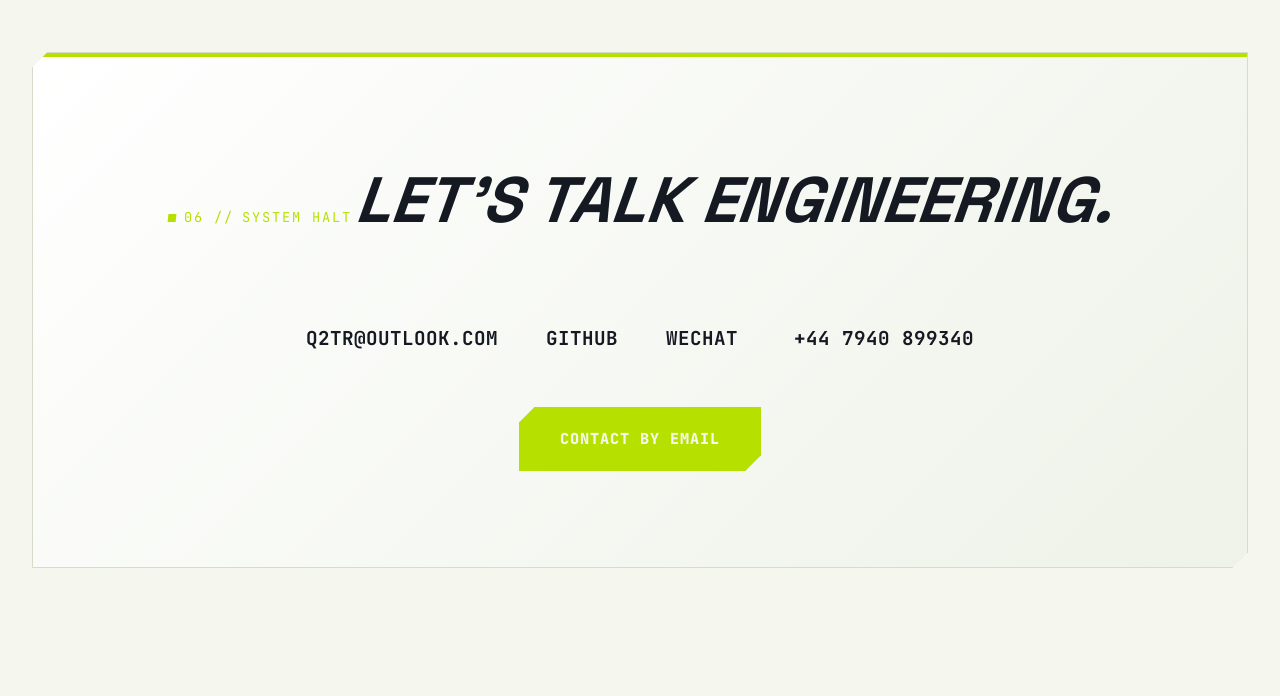
==== commit add7b51d: "feat: align portfolio profile with CV" ====
--- a/index.html
+++ b/index.html
@@ -4,7 +4,7 @@
     <meta charset="UTF-8">
     <meta name="viewport" content="width=device-width, initial-scale=1.0">
     <title>Tianrui Qiu // Portfolio</title>
-    <meta name="description" content="Personal portfolio of Tianrui Qiu, a first-year Mechanical and Electrical Engineering student at the University of Bristol exploring CAD, robotics, MATLAB analysis, and practical AI tools for engineering workflows.">
+    <meta name="description" content="Personal portfolio of Tianrui Qiu, a Class of 2028 Mechanical and Electrical Engineering student applying for a 2027 automotive or motorsport placement, with experience in Fusion 360, engineering drawings, electromechanical integration, Python signal processing, and MATLAB thermal analysis.">
     <link rel="icon" href="assets/favicon.ico?v=5">
     <link rel="apple-touch-icon" href="assets/apple-touch-icon.png?v=5">
     <link rel="preconnect" href="https://fonts.googleapis.com">
@@ -1133,8 +1133,8 @@
             <div class="container reveal">
                 <div class="section-tag mono">01 // <span data-en="About" data-zh="关于">About</span></div>
                 <div class="about-content">
-                    <p class="about-text" data-en="I am a first-year <span>Mechanical and Electrical Engineering</span> student at the <span>University of Bristol</span>, based in Bristol, UK and Shanghai Zhangjiang during breaks. I learn fast, enjoy turning ideas into physical prototypes, and focus on <span>CAD modelling, robotics, MATLAB analysis</span>, and practical <span>AI tools</span>. Full project evidence is available on this site." data-zh="我是<span>英国布里斯托大学机械与电气工程</span>大一在读学生，平时在英国布里斯托学习，假期回上海张江。我学习新东西很快，喜欢把想法做成真实原型，重点关注 <span>CAD 建模、机器人、MATLAB 分析</span>和实用 <span>AI 工具</span>。完整项目证据整理在这个网站。">
-                        I am a first-year <span>Mechanical and Electrical Engineering</span> student at the <span>University of Bristol</span>, based in Bristol, UK and Shanghai Zhangjiang during breaks. I learn fast, enjoy turning ideas into physical prototypes, and focus on <span>CAD modelling, robotics, MATLAB analysis</span>, and practical <span>AI tools</span>. Full project evidence is available on this site.
+                    <p class="about-text" data-en="I am a <span>Class of 2028</span> Mechanical and Electrical Engineering student applying for a <span>2027 automotive or motorsport placement</span>. My experience includes <span>Fusion 360 part and assembly modelling</span>, engineering drawings, electromechanical integration, Python signal processing, and MATLAB thermal analysis. My projects include CAD and assembly for an arena-tested <span>150 g flipper robot</span>, Python analysis of 5 kHz cantilever-test data, and a fan-coupled heat-sink model compared with laboratory measurements." data-zh="我是<span>2028 届毕业生</span>，就读机械与电气工程专业，正在申请<span>2027 年汽车或赛车方向实习</span>。我具备<span>Fusion 360 零件与装配体建模</span>、工程制图、机电集成、Python 信号处理和 MATLAB 热分析经验。项目包括经赛场验证的<span>150 g 翻板机器人</span> CAD 设计与装配、5 kHz 悬臂测试数据的 Python 分析，以及与实验数据对比的风冷散热模型。">
+                        I am a <span>Class of 2028</span> Mechanical and Electrical Engineering student applying for a <span>2027 automotive or motorsport placement</span>. My experience includes <span>Fusion 360 part and assembly modelling</span>, engineering drawings, electromechanical integration, Python signal processing, and MATLAB thermal analysis. My projects include CAD and assembly for an arena-tested <span>150 g flipper robot</span>, Python analysis of 5 kHz cantilever-test data, and a fan-coupled heat-sink model compared with laboratory measurements.
                     </p>
                 </div>
             </div>
@@ -1158,7 +1158,7 @@
                     </article>
                     <article class="info-item">
                         <span class="info-label" data-en="Study Status" data-zh="学业状态">Study Status</span>
-                        <p class="info-value" data-en="Currently studying" data-zh="在读">Currently studying</p>
+                        <p class="info-value" data-en="Class of 2028, currently studying" data-zh="2028 届毕业生（在读）">Class of 2028, currently studying</p>
                     </article>
                     <article class="info-item">
                         <span class="info-label" data-en="Base" data-zh="所在地">Base</span>
@@ -1377,8 +1377,8 @@
         }
 
         const i18nConfig = {
-            en: "First-year Mechanical & Electrical Engineering student at the University of Bristol, focused on CAD, robotics, MATLAB analysis, and practical AI tools.",
-            zh: "英国布里斯托大学机械与电气工程大一学生，关注 CAD、机器人、MATLAB 分析和实用 AI 工具。"
+            en: "Class of 2028 Mechanical & Electrical Engineering student applying for a 2027 automotive or motorsport placement, with experience in Fusion 360, engineering drawings, Python signal processing, and MATLAB thermal analysis.",
+            zh: "2028 届机械与电气工程学生，正在申请 2027 年汽车或赛车方向实习，具备 Fusion 360、工程制图、Python 信号处理和 MATLAB 热分析经验。"
         };
 
         const validLangs = ['en', 'zh'];
